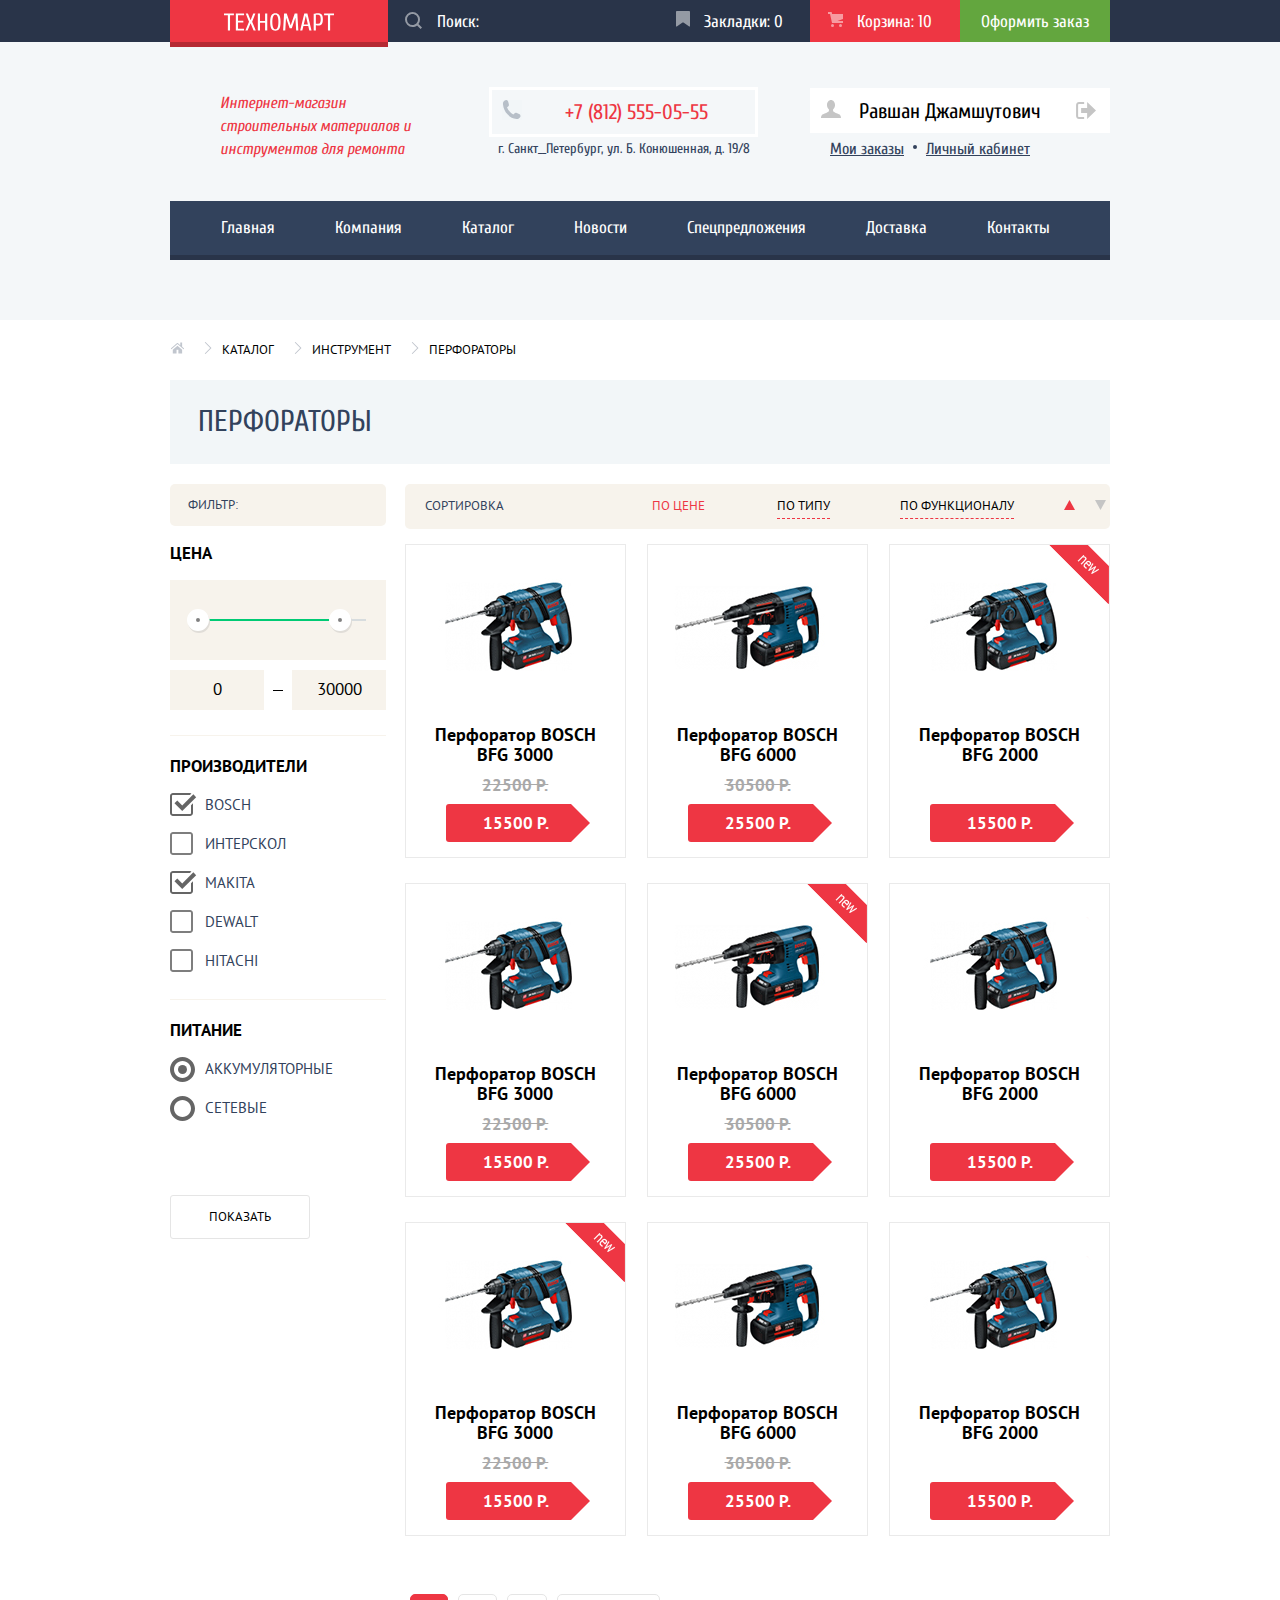
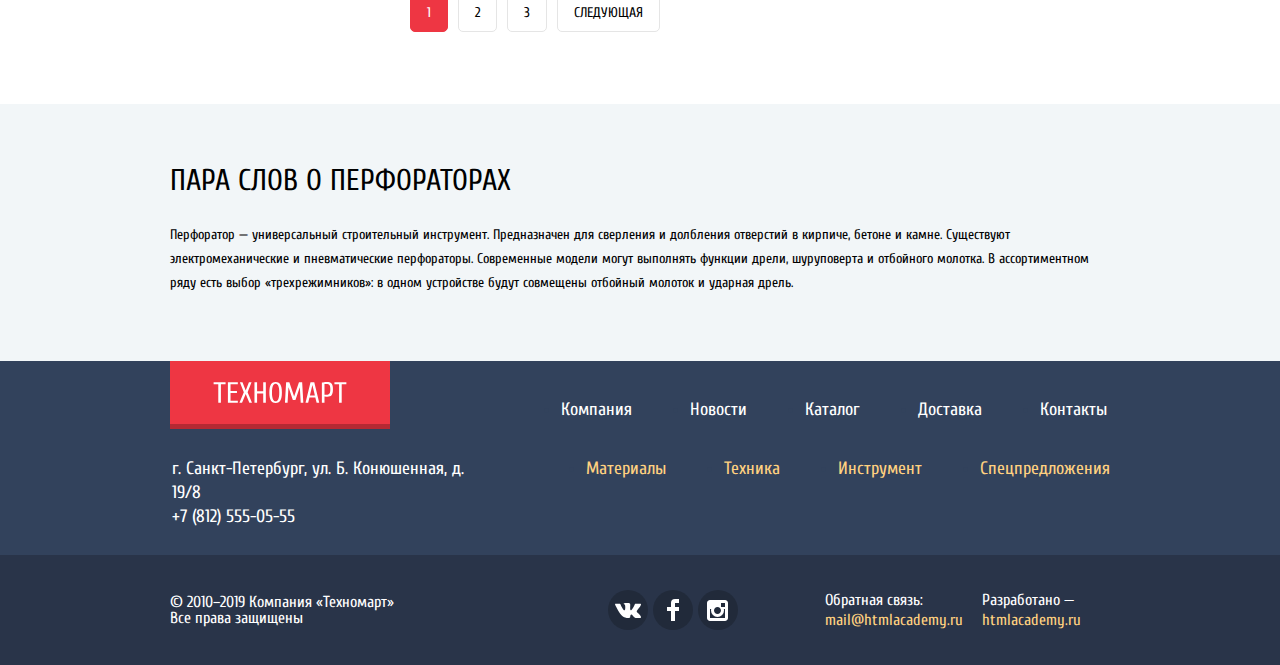
==== catalog.html @ 04e4be6f "Правка" ====
<!DOCTYPE html>
<html lang="ru">
<head>
  <meta charset="utf-8">
  <title>HTML Academy: Техномарт</title>
  <link href="https://fonts.googleapis.com/css?family=Cuprum:400,400i,700,700i%7cPT+Sans:400,400i,700,700i&amp;subset=cyrillic,cyrillic-ext" rel="stylesheet" type="text/css">
  <link href="css/normalize.css" rel="stylesheet">
  <link href="css/style.css" rel="stylesheet">
</head>
<body>
  <header class="header">
    <section class="header__top">
      <div class="container">
        <h2 class="visually-hidden">ТЕХНОМАРТ</h2>
        <a class="logo" href="index.html"><img src="img/logo-technomart.svg" width="110" height="18" alt="Логотип technomart" /></a>
        <form class="header__top__formfind" method="post" action="https://echo.htmlacademy.ru">
          <input type="text" placeholder="Поиск:" name="search">
          <svg class="icon-zoom" xmlns="http://www.w3.org/2000/svg" width="17" height="17" viewBox="0 0 17 17">
            <path d="M17 15.586l-3.542-3.542A7.465 7.465 0 0 0 15 7.5 7.5 7.5 0 1 0 7.5 15c1.71 0 3.282-.579 4.544-1.542L15.586 17 17 15.586zM2 7.5C2 4.467 4.467 2 7.5 2 10.532 2 13 4.467 13 7.5c0 3.032-2.468 5.5-5.5 5.5A5.506 5.506 0 0 1 2 7.5z" />
          </svg>
        </form>
        <a href="#" class="header__top__bookmarks">
          <svg class="icon-bookmarks" xmlns="http://www.w3.org/2000/svg" width="14" height="16" viewBox="0 0 14 16">
            <path d="M14 15c0 .55-.368.741-.818.426l-5.363-3.765c-.45-.315-1.187-.315-1.637 0L.818 15.426C.368 15.741 0 15.55 0 15V1c0-.55.45-1 1-1h12c.55 0 1 .45 1 1v14z" />
          </svg>
          Закладки: 0</a>
        <a href="#" class="header__top__cart header__top__cart--active">
          <svg class="icon-cart" xmlns="http://www.w3.org/2000/svg" width="15" height="15" viewBox="0 0 15 15">
            <circle cx="4.5" cy="13.5" r="1.5" />
            <circle cx="12.5" cy="13.5" r="1.5" />
            <path d="M15 2H4.07l-.422-2H0v2h2.031l1.985 9H15V9H9.441L15 6.951z" />
          </svg>
          Корзина: 10</a>
        <a href="#" class="header__top__checkout">Оформить заказ</a>
      </div>
    </section>
    <div class="container">
      <section class="header__middle">
        <h2 class="visually-hidden">Интернет-магазин строительных материалов и инструментов для ремонта</h2>
        <p class="header__middle__about">Интернет-магазин строительных материалов и инструментов для ремонта</p>
        <div class="header__middle__contacts">
          <a class="header__middle__tel" href="tel:+78125550555">+7 (812) 555-05-55</a>
          <address>г. Санкт__Петербург, ул. Б. Конюшенная, д. 19/8</address>
        </div>
        <div class="header__middle__registration-intro">
          <div class="header__middle__registration-top">
            <a class="header__middle__registration-name" href="#">
              <svg class="icon-user" xmlns="http://www.w3.org/2000/svg" width="20" height="18" viewBox="0 0 20 18">
                <path d="M17.881 14.166c-2.144-.735-4.256-1.666-5.207-2.39-.657-.501-.77-1.618-.517-2.415 1.118-.903 1.864-2.477 1.864-4.278C14.021 2.276 12.221 0 10 0S5.979 2.276 5.979 5.083c0 1.801.746 3.374 1.863 4.277.253.798.141 1.915-.517 2.416-.95.724-3.063 1.654-5.207 2.39S0 18 0 18h20s.025-3.099-2.119-3.834z" />
              </svg>
              Равшан Джамшутович
            </a>
            <a href="#">
              <svg class="icon-logout" xmlns="http://www.w3.org/2000/svg" width="21" height="17">
                <g>
                  <path d="M21 8.5L12.125 0v6h-6v5h6v6z" />
                  <path d="M3.106 13.952V3.048c.018-.376.171-1.057 1.01-1.057h5.027V0H4.116C1.938 0 1.112 1.81 1.087 3.027v10.946C1.112 15.189 1.938 17 4.116 17h5.027v-1.99H4.116c-.839 0-.992-.683-1.01-1.058z" />
                </g>
              </svg>
            </a>
          </div>
          <div class="header__middle__registration-bottom">
            <a href="#">Мои заказы</a> <span></span> <a href="#">Личный кабинет</a>
          </div>
        </div>
      </section>
      <nav class="header__nav">
        <ul>
          <li><a href="index.html">Главная</a></li>
          <li><a href="#">Компания</a></li>
          <li><a>Каталог</a></li>
          <li><a href="#">Новости</a></li>
          <li><a href="#">Спецпредложения</a></li>
          <li><a href="#">Доставка</a></li>
          <li><a href="#">Контакты</a></li>
        </ul>
      </nav>
    </div>
  </header>
  <main class="main main__inside">
    <div class="container">
      <nav class="breadcrumbs">
        <ul>
          <li><a href='index.html' class="breadcrumbs__home"><img src="img/icon-home.svg" width="14" height="12" alt="Иконка домой" /></a></li>
          <li>
            <svg xmlns="http://www.w3.org/2000/svg" width="8" height="12" viewBox="0 0 8 12">
              <path fill="#C1C6CE" d="M7.237 5.642L1.729.133a.506.506 0 1 0-.716.716L6.163 6l-5.151 5.15a.507.507 0 0 0 .716.717l5.509-5.509a.504.504 0 0 0 0-.716z" /></svg>
          </li>
          <li><a href="#">Каталог</a></li>
          <li>
            <svg xmlns="http://www.w3.org/2000/svg" width="8" height="12" viewBox="0 0 8 12">
              <path fill="#C1C6CE" d="M7.237 5.642L1.729.133a.506.506 0 1 0-.716.716L6.163 6l-5.151 5.15a.507.507 0 0 0 .716.717l5.509-5.509a.504.504 0 0 0 0-.716z" /></svg>
          </li>
          <li><a href="#">Инструмент</a></li>
          <li>
            <svg xmlns="http://www.w3.org/2000/svg" width="8" height="12" viewBox="0 0 8 12">
              <path fill="#C1C6CE" d="M7.237 5.642L1.729.133a.506.506 0 1 0-.716.716L6.163 6l-5.151 5.15a.507.507 0 0 0 .716.717l5.509-5.509a.504.504 0 0 0 0-.716z" /></svg>
          </li>
          <li>Перфораторы</li>
        </ul>
        <h2>Перфораторы</h2>
      </nav>
      <section class="filter">
        <h2 class="visually-hidden">Фильтр по товарам ТЕХНОМАРТ</h2>
        <form class="filter__form" method="post" action="https://echo.htmlacademy.ru">
          <span class="filter__form__filter">Фильтр:</span>
          <fieldset class="filter__range">
            <legend>Цена</legend>
            <div class="filter__range__controls">
              <div class="scale">
                <div class="bar"></div>
              </div>
              <div class="filter__range__toggle filter__range__min">От меньшего к большому</div>
              <div class="filter__range__toggle filter__range__max">От большого к меньшему</div>
            </div>
            <div class="filter__range__data">
              <label class="filter__range__min-data" for="min-price"><input type="number" name="min-price" value="0"></label>
              <span class="filter__range__line"></span>
              <label class="filter__range__max-data" for="max-price"><input type="number" name="max-price" value="30000"></label>
            </div>
          </fieldset>
          <fieldset class="filter__companys">
            <legend>Производители</legend>
            <ul>
              <li><input type="checkbox" class="filter__companys-input-checkbox" name="Bosch" id="bosch" checked />
                <label for="bosch">Вosch</label></li>
              <li><input type="checkbox" class="filter__companys-input-checkbox" name="interskol" id="interskol" />
                <label for="interskol">ИНТЕРСКОЛ</label></li>
              <li><input type="checkbox" class="filter__companys-input-checkbox" name="makita" id="makita" checked />
                <label for="makita">MAKITA</label></li>
              <li><input type="checkbox" class="filter__companys-input-checkbox" name="dewalt" id="dewalt" />
                <label for="dewalt">DEWALT</label></li>
              <li><input type="checkbox" class="filter__companys-input-checkbox" name="hitachi" id="hitachi" />
                <label for="hitachi">HITACHI</label></li>
            </ul>
          </fieldset>
          <fieldset class="filter__power">
            <legend>Питание</legend>
            <ul>
              <li><input type="radio" class="filter__power-input-radio" name="energy" value="АККУМУЛЯТОРНЫЕ" id="battery" checked />
                <label for="battery">АККУМУЛЯТОРНЫЕ</label></li>
              <li><input type="radio" class="filter__power-input-radio" name="energy" value="СЕТЕВЫЕ" id="network" />
                <label for="network">СЕТЕВЫЕ</label></li>
            </ul>
          </fieldset>
          <button class="button submit-button" type="submit">Показать</button>
        </form>
        <div class="filter__products">
          <ul class="filter__products__line">
            <li>Сортировка</li>
            <li><a href="#" class="filter__products__price filter__products__price--active">По цене</a></li>
            <li><a href="#" class="filter__products__type">По типу</a></li>
            <li><a href="#" class="filter__products__function">По функционалу</a></li>
            <li><a href="#" class="filter__products__lineup filter__products__lineup--active">
                <svg xmlns="http://www.w3.org/2000/svg" width="11" height="10" viewBox="0 0 11 10">
                  <path d="M5.5 0L0 10h11z" />
                </svg>
              </a></li>
            <li>
              <a href="#" class="filter__products__linedown">
                <svg xmlns="http://www.w3.org/2000/svg" width="11" height="10" viewBox="0 0 11 10">
                  <path d="M5.5 10L0 0h11" />
                </svg>
              </a>
            </li>
          </ul>
          <div class="product">
            <div class="product__cataloge--inside">
              <div class="product__cataloge__item--inside">
                <div class="product__cataloge__item-buy product__cataloge__item-buy--hidden">
                  <button class="button button__buy">
                    <svg class="icon-busket" xmlns="http://www.w3.org/2000/svg" width="15" height="15" viewBox="0 0 15 15">
                      <circle cx="4.5" cy="13.5" r="1.5" />
                      <circle cx="12.5" cy="13.5" r="1.5" />
                      <path d="M15 2H4.07l-.422-2H0v2h2.031l1.985 9H15V9H9.441L15 6.951z" />
                    </svg>
                    Купить
                  </button>
                  <button class="button button__bookmarks">В закладки</button>
                </div>
                <img src="img/bfg-3000.png" width="218" height="99" alt="Перфоратор BOSCH BFG 3000" class="product__cataloge__bfg3000">
                <a href="#" class="product__cataloge__header">Перфоратор BOSCH BFG 3000</a>
                <p class="product__cataloge__oldprice">22500 Р.</p>
                <a href="#" class="product__cataloge__newprice">15500 Р.</a>
              </div>
              <div class="product__cataloge__item--inside">
                <div class="product__cataloge__item-buy product__cataloge__item-buy--hidden">
                  <button class="button button__buy">
                    <svg class="icon-busket" xmlns="http://www.w3.org/2000/svg" width="15" height="15" viewBox="0 0 15 15">
                      <circle cx="4.5" cy="13.5" r="1.5" />
                      <circle cx="12.5" cy="13.5" r="1.5" />
                      <path d="M15 2H4.07l-.422-2H0v2h2.031l1.985 9H15V9H9.441L15 6.951z" />
                    </svg>
                    Купить
                  </button>
                  <button class="button button__bookmarks">В закладки</button>
                </div>
                <img src="img/bfg-6000.png" width="218" height="99" alt="Перфоратор BOSCH BFG 6000" class="product__cataloge__bfg6000">
                <a href="#" class="product__cataloge__header">Перфоратор BOSCH BFG 6000</a>
                <p class="product__cataloge__oldprice">30500 Р.</p>
                <a href="#" class="product__cataloge__newprice">25500 Р.</a>
              </div>
              <div class="product__cataloge__item--inside">
                <div class="product__cataloge__item-buy product__cataloge__item-buy--hidden">
                  <button class="button button__buy">
                    <svg class="icon-busket" xmlns="http://www.w3.org/2000/svg" width="15" height="15" viewBox="0 0 15 15">
                      <circle cx="4.5" cy="13.5" r="1.5" />
                      <circle cx="12.5" cy="13.5" r="1.5" />
                      <path d="M15 2H4.07l-.422-2H0v2h2.031l1.985 9H15V9H9.441L15 6.951z" />
                    </svg>
                    Купить
                  </button>
                  <button class="button button__bookmarks">В закладки</button>
                </div>
                <img src="img/bfg-2000.png" width="218" height="99" alt="Перфоратор BOSCH BFG 2000" class="product__cataloge__bfg2000">
                <a href="#" class="product__cataloge__header">Перфоратор BOSCH BFG 2000</a>
                <p class="product__cataloge__oldprice visually-hidden ">30500 Р.</p>
                <a href="#" class="product__cataloge__newprice">15500 Р.</a>
                <img class="bfg-flag" src="img/flag-new.png" alt="new" width="60" height="59" />
              </div>
              <div class="product__cataloge__item--inside">
                <div class="product__cataloge__item-buy product__cataloge__item-buy--hidden">
                  <button class="button button__buy">
                    <svg class="icon-busket" xmlns="http://www.w3.org/2000/svg" width="15" height="15" viewBox="0 0 15 15">
                      <circle cx="4.5" cy="13.5" r="1.5" />
                      <circle cx="12.5" cy="13.5" r="1.5" />
                      <path d="M15 2H4.07l-.422-2H0v2h2.031l1.985 9H15V9H9.441L15 6.951z" />
                    </svg>
                    Купить
                  </button>
                  <button class="button button__bookmarks">В закладки</button>
                </div>
                <img src="img/bfg-3000.png" width="218" height="99" alt="Перфоратор BOSCH BFG 3000" class="product__cataloge__bfg3000">
                <a href="#" class="product__cataloge__header">Перфоратор BOSCH BFG 3000</a>
                <p class="product__cataloge__oldprice">22500 Р.</p>
                <a href="#" class="product__cataloge__newprice">15500 Р.</a>
              </div>
              <div class="product__cataloge__item--inside">
                <div class="product__cataloge__item-buy product__cataloge__item-buy--hidden">
                  <button class="button button__buy">
                    <svg class="icon-busket" xmlns="http://www.w3.org/2000/svg" width="15" height="15" viewBox="0 0 15 15">
                      <circle cx="4.5" cy="13.5" r="1.5" />
                      <circle cx="12.5" cy="13.5" r="1.5" />
                      <path d="M15 2H4.07l-.422-2H0v2h2.031l1.985 9H15V9H9.441L15 6.951z" />
                    </svg>
                    Купить
                  </button>
                  <button class="button button__bookmarks">В закладки</button>
                </div>
                <img src="img/bfg-6000.png" width="218" height="99" alt="Перфоратор BOSCH BFG 6000" class="product__cataloge__bfg6000">
                <a href="#" class="product__cataloge__header">Перфоратор BOSCH BFG 6000</a>
                <p class="product__cataloge__oldprice">30500 Р.</p>
                <a href="#" class="product__cataloge__newprice">25500 Р.</a>
                <img class="bfg-flag" src="img/flag-new.png" alt="new" width="60" height="59" />
              </div>
              <div class="product__cataloge__item--inside">
                <div class="product__cataloge__item-buy product__cataloge__item-buy--hidden">
                  <button class="button button__buy">
                    <svg class="icon-busket" xmlns="http://www.w3.org/2000/svg" width="15" height="15" viewBox="0 0 15 15">
                      <circle cx="4.5" cy="13.5" r="1.5" />
                      <circle cx="12.5" cy="13.5" r="1.5" />
                      <path d="M15 2H4.07l-.422-2H0v2h2.031l1.985 9H15V9H9.441L15 6.951z" />
                    </svg>
                    Купить
                  </button>
                  <button class="button button__bookmarks">В закладки</button>
                </div>
                <img src="img/bfg-2000.png" width="218" height="99" alt="Перфоратор BOSCH BFG 2000" class="product__cataloge__bfg2000">
                <a href="#" class="product__cataloge__header">Перфоратор BOSCH BFG 2000</a>
                <p class="product__cataloge__oldprice visually-hidden ">30500 Р.</p>
                <a href="#" class="product__cataloge__newprice">15500 Р.</a>
              </div>
              <div class="product__cataloge__item--inside">
                <div class="product__cataloge__item-buy product__cataloge__item-buy--hidden">
                  <button class="button button__buy">
                    <svg class="icon-busket" xmlns="http://www.w3.org/2000/svg" width="15" height="15" viewBox="0 0 15 15">
                      <circle cx="4.5" cy="13.5" r="1.5" />
                      <circle cx="12.5" cy="13.5" r="1.5" />
                      <path d="M15 2H4.07l-.422-2H0v2h2.031l1.985 9H15V9H9.441L15 6.951z" />
                    </svg>
                    Купить
                  </button>
                  <button class="button button__bookmarks">В закладки</button>
                </div>
                <img src="img/bfg-3000.png" width="218" height="99" alt="Перфоратор BOSCH BFG 3000" class="product__cataloge__bfg3000">
                <a href="#" class="product__cataloge__header">Перфоратор BOSCH BFG 3000</a>
                <p class="product__cataloge__oldprice">22500 Р.</p>
                <a href="#" class="product__cataloge__newprice">15500 Р.</a>
                <img class="bfg-flag" src="img/flag-new.png" alt="new" width="60" height="59" />
              </div>
              <div class="product__cataloge__item--inside">
                <div class="product__cataloge__item-buy product__cataloge__item-buy--hidden">
                  <button class="button button__buy">
                    <svg class="icon-busket" xmlns="http://www.w3.org/2000/svg" width="15" height="15" viewBox="0 0 15 15">
                      <circle cx="4.5" cy="13.5" r="1.5" />
                      <circle cx="12.5" cy="13.5" r="1.5" />
                      <path d="M15 2H4.07l-.422-2H0v2h2.031l1.985 9H15V9H9.441L15 6.951z" />
                    </svg>
                    Купить
                  </button>
                  <button class="button button__bookmarks">В закладки</button>
                </div>
                <img src="img/bfg-6000.png" width="218" height="99" alt="Перфоратор BOSCH BFG 6000" class="product__cataloge__bfg6000">
                <a href="#" class="product__cataloge__header">Перфоратор BOSCH BFG 6000</a>
                <p class="product__cataloge__oldprice">30500 Р.</p>
                <a href="#" class="product__cataloge__newprice">25500 Р.</a>
              </div>
              <div class="product__cataloge__item--inside">
                <div class="product__cataloge__item-buy product__cataloge__item-buy--hidden">
                  <button class="button button__buy">
                    <svg class="icon-busket" xmlns="http://www.w3.org/2000/svg" width="15" height="15" viewBox="0 0 15 15">
                      <circle cx="4.5" cy="13.5" r="1.5" />
                      <circle cx="12.5" cy="13.5" r="1.5" />
                      <path d="M15 2H4.07l-.422-2H0v2h2.031l1.985 9H15V9H9.441L15 6.951z" />
                    </svg>
                    Купить
                  </button>
                  <button class="button button__bookmarks">В закладки</button>
                </div>
                <img src="img/bfg-2000.png" width="218" height="99" alt="Перфоратор BOSCH BFG 2000" class="product__cataloge__bfg2000">
                <a href="#" class="product__cataloge__header">Перфоратор BOSCH BFG 2000</a>
                <p class="product__cataloge__oldprice visually-hidden ">30500 Р.</p>
                <a href="#" class="product__cataloge__newprice">15500 Р.</a>
              </div>
            </div>
            <ul class="product__pagination">
              <li><a class="product__pagination__item product__pagination__item--active">1</a></li>
              <li><a class="product__pagination__item" href="#">2</a></li>
              <li><a class="product__pagination__item" href="#">3</a></li>
              <li><a class="product__pagination__item" href="#">Следующая</a></li>
            </ul>
          </div>
        </div>
        <!-- ПОПАП ПОКУПКИ ТОВАРА -->
        <div class="product__popup visually-hidden">
          <button class="popup__close" type="button">
            <svg enable-background="new 0 0 21 21" height="21" viewBox="0 0 21 21" width="21" xmlns="http://www.w3.org/2000/svg">
              <path d="m13.273 10.5 7.422-7.422c.389-.389.389-1.025 0-1.414l-1.359-1.359c-.389-.389-1.025-.389-1.414 0l-7.422 7.422-7.422-7.422c-.389-.389-1.025-.389-1.414 0l-1.359 1.359c-.389.389-.389 1.025 0 1.414l7.422 7.422-7.421 7.422c-.389.389-.389 1.025 0 1.414l1.359 1.359c.389.389 1.025.389 1.414 0l7.422-7.422 7.422 7.422c.389.389 1.025.389 1.414 0l1.359-1.359c.389-.389.389-1.025 0-1.414z" />
            </svg>
          </button>
          <div class="product__popup__header">
            <img src="img/form-1.svg" width="66" height="66" alt="Иконка ОК" />
            <p>Товар добавлен в корзину!</p>
          </div>
          <div class="product__popup__footer">
            <button type="button" class="button product__pop__button">Оформить заказ</button>
            <button type="button" class="button product__pop__button">Продолжить покупки!</button>
          </div>
        </div>
      </section>
    </div>
    <section class="main_about">
      <h2 class="visually-hidden">О компании Техномарт</h2>
      <div class="container">
        <div class="main_about-information">
          <h2>ПАРА СЛОВ О ПЕРФОРАТОРАХ</h2>
          <p>Перфоратор — универсальный строительный инструмент. Предназначен для сверления и долбления отверстий в кирпиче, бетоне и камне. Существуют электромеханические и пневматические перфораторы. Современные модели могут выполнять функции дрели, шуруповерта и отбойного молотка. В ассортиментном ряду есть выбор «трехрежимников»: в одном устройстве будут совмещены отбойный молоток и ударная дрель.</p>
        </div>
      </div>
    </section>
  </main>
  <footer class="footer">
    <section class="footer__top">
      <h2 class="visually-hidden">Контакты Техномарт</h2>
      <div class="container">
        <div class="footer__contacts">
          <a href="index.html" class="logo logo__footer"><img src="img/logo-technomart.svg" width="138" height="21" alt="Логотип technomart" /></a>
          <div class="footer__top__contacts">
            <address>г. Санкт-Петербург, ул. Б. Конюшенная, д. 19/8</address>
            <a class="footer__top__tel" href="tel:+78125550555">+7 (812) 555-05-55</a>
          </div>
        </div>
        <nav class="footer__nav">
          <ul class="footer__nav__top">
            <li><a href="#">Компания</a></li>
            <li><a href="#">Новости</a></li>
            <li><a>Каталог</a></li>
            <li><a href="#">Доставка</a></li>
            <li><a href="#">Контакты</a></li>
          </ul>
          <ul class="footer__nav__bottom">
            <li><a href="#">Материалы</a></li>
            <li><a href="#">Техника</a></li>
            <li><a href="#">Инструмент</a></li>
            <li><a href="#">Спецпредложения</a></li>
          </ul>
        </nav>
      </div>
    </section>
    <section class="footer__bottom">
      <h2 class="visually-hidden">Социальные сети Техномарт</h2>
      <div class="container">
        <div class="footer__bottom__copyright">
          <p>© 2010–2019 Компания «Техномарт»</p>
          <p>Все права защищены</p>
        </div>
        <ul class="footer__bottom__social">
          <li><a href="#" class="social__button vk">vk</a></li>
          <li><a href="#" class="social__button fb">facebook</a></li>
          <li><a href="#" class="social__button inst">instagram</a></li>
        </ul>
        <div class="footer__bottom__mail">
          <p class="footer__bottom__mail_p1">Обратная связь: <a href="mailto:mail@htmlacademy.ru">mail@htmlacademy.ru</a></p>
          <p class="footer__bottom__mail_p2">Разработано — <a href="https://htmlacademy.ru/intensive/htmlcss">htmlacademy.ru</a></p>
        </div>
      </div>
    </section>
  </footer>
</body>
</html>
---- css/style.css ----
body {
  margin: 0 auto;
  padding: 0;
  font-family: "Cuprum", arial, "sans-serif";
  font-size: 14px;
  line-height: 24px;
  color: #32425c;
  box-sizing: border-box;
}

.container {
  margin: 0 auto;
  width: 940px;
  box-sizing: border-box;
}

.visually-hidden {
  position: absolute;
  width: 1px;
  height: 1px;
  margin: -1px;
  border: 0;
  padding: 0;
  clip: rect(0 0 0 0);
  overflow: hidden;
}

.button {
  display: block;
  background: #ee3643;
  color: #fff;
  box-sizing: border-box;
  text-transform: uppercase;
  font-size: 14px;
  text-align: center;
  padding: 8px;
  border-radius: 3px;
  outline: none;
  text-decoration: none;
  border: none;
}

.button:hover {
  background: #ca2c37;
}

.button:active {
  background: #ba2732;
}

/* HEADER */
/* HEADER TOP */
.header {
  background: #f4f7f9;
}

.header__top {
  background: #293449;
}

.header__top .container {
  height: 42px;
  display: flex;
  justify-content: space-between;
}

.logo {
  display: block;
  height: 16px;
  padding: 13px 54px 18px;
  text-align: center;
  box-shadow: inset 0 -5px rgba(0, 0, 0, 0.24);
  background: #ee3643;
}

.logo:hover {
  background: #ca2c37;
}

.logo:active {
  background: #ba2732;
}

.header__top__formfind {
  width: 270px;
  box-sizing: border-box;
  position: relative;
}

.header__top__formfind input {
  position: relative;
  font-size: 17px;
  background: none;
  border: none;
  height: 40px;
  padding-left: 48px;
  outline: none;
  width: 215px;
  color: inherit;
}

/* .search_form{
  text-indent: -9999px;
} */

.icon-zoom,
.icon-bookmarks,
.icon-cart {
  fill: rgba(255, 255, 255, 0.5);
  position: relative;
  top: 0;
  left: -10px;
}

.icon-zoom {
  position: absolute;
  top: 12px;
  left: 16px;
}

.header__top__formfind:hover input {
  background: #212a3a;
  color: #fff;
}

.header__top__formfind input:focus {
  background: #fff;
  color: #000;
}

.header__top__formfind input:focus+.icon-zoom {
  fill: #ee3643;
}

.header__top__formfind input:hover+.icon-zoom {
  fill: #fff;
}

.header__top__formfind input:active+.icon-zoom {
  fill: #ee3643;
}

/* PLACTHOLDER */
.header__top__formfind input::-webkit-input-placeholder {
  color: #fff;
}

.header__top__formfind input:-moz-placeholder {
  color: #fff;
}

.header__top__formfind input:-moz-placeholder {
  color: #fff;
}

.header__top__formfind input:-ms-input-placeholder {
  color: #fff;
}

.header__top__formfind:focus input::-webkit-input-placeholder {
  color: #000;
}

.header__top__formfind:focus input:-moz-placeholder {
  color: #000;
}

.header__top__formfind:focus input:-moz-placeholder {
  color: #000;
}

.header__top__formfind:focus input:-ms-input-placeholder {
  color: #000;
}

.header__top__bookmarks,
.header__top__cart,
.header__top__checkout {
  font-size: 17px;
  color: #fff;
  width: 150px;
  text-align: center;
  padding: 10px 0;
  text-decoration: none;
}

.header__top__bookmarks:hover,
.header__top__cart:hover {
  background: #212a3a;
}

.header__top__bookmarks:active,
.header__top__cart:active {
  background: #212a3a;
  color: rgba(255, 255, 255, 0.6);
}

.header__top__bookmarks:hover .icon-bookmarks,
.header__top__cart:hover .icon-cart {
  fill: #fff;
}

.header__top__bookmarks:active .icon-bookmarks,
.header__top__cart:active .icon-cart {
  fill: rgba(255, 255, 255, 0.6);
}

.header__top__cart--active {
  background: #ee3643;
}

.header__top__checkout {
  background: #63a63e;
}

.header__top__checkout:hover {
  background: #5fbb2d;
}

.header__top__checkout:active {
  background: #518534;
  color: rgba(255, 255, 255, 0.5);
}

/* HEADER MIDDLE */
.header__middle {
  display: flex;
  justify-content: flex-start;
  align-items: flex-start;
  padding: 50px 0 35px 50px;
}

.header__middle__about {
  display: block;
  width: 200px;
  font-style: italic;
  font-size: 16px;
  line-height: 23px;
  color: #ee3643;
  margin: 0 62px 0 0;
}

.header__middle__contacts {
  margin-right: 60px;
  width: 270px;
  position: relative;
  top: -5px;
  left: 8px;
}

.header__middle__tel {
  display: block;
  position: relative;
  border: 3px solid #fff;
  color: #ee3643;
  font-size: 21px;
  text-align: center;
  padding: 10px 0 10px 25px;
  text-decoration: none;
}

.header__middle__contacts a::before {
  display: block;
  content: "";
  position: absolute;
  background: url("../img/icon-phone.svg") #f2f6f8 no-repeat;
  width: 20px;
  height: 20px;
  left: 10px;
}

.header__middle__contacts address {
  font-size: 14px;
  font-style: normal;
  text-align: center;
}

.header__middle__registration {
  display: flex;
  justify-content: space-between;
  position: relative;
  top: -3px;
  left: 15px;
  list-style-type: none;
  margin: 0;
  padding: 0;
}

.header__middle__login,
.header__middle__logup {
  display: block;
  background: #fff;
  font-size: 21px;
  color: #000;
  padding: 10px 25px;
  text-align: left;
  text-decoration: none;
}

.header__middle__registration-top {
  background: #fff;
  padding: 11px 9px 0 11px;
  box-sizing: border-box;
  width: 300px;
  height: 45px;
  position: relative;
  top: -4px;
}

.header__middle__registration-intro a {
  font-size: 21px;
  color: #000;
  text-decoration: none;
}

.header__middle__registration-name:hover,
.header__middle__registration-name:hover .icon-user {
  fill: #32425c;
}

.header__middle__registration-name:active,
.header__middle__registration-name:active .icon-user {
  fill: #c5c5c5;
  color: rgba(0, 0, 0, 0.5);
}

.header__middle__registration-name {
  margin-right: 29px;
}

.icon-login {
  fill: #c5c5c5;
  position: relative;
  left: -6px;
  top: 2px;
}

.header__middle__login:hover .icon-login {
  fill: #32425c;
}

.header__middle__login:active .icon-login {
  fill: #c5c5c5;
}

.icon-logout {
  fill: #c5c5c5;
  position: relative;
  left: 0;
  top: 1px;
}

.icon-logout:hover {
  fill: #32425c;
}

.icon-logout:active {
  fill: #c5c5c5;
}

.header__middle__registration-bottom {
  background: none;
  padding-left: 20px;
}

.header__middle__registration-bottom p {
  margin: 0;
}

.header__middle__registration-bottom a {
  font-size: 16px;
  color: #32425c;
  text-align: center;
  text-decoration: underline;
}

.header__middle__registration-bottom a:hover {
  color: #ee3643;
}

.header__middle__registration-bottom a:active {
  color: rgba(0, 0, 0, 0.3);
}

.header__middle__registration-bottom span {
  display: inline-block;
  position: relative;
  width: 4px;
  height: 4px;
  background: #32425c;
  border-radius: 50%;
  top: -4px;
  margin: 0 5px;
  vertical-align: middle;
}

.header__middle__login {
  margin-right: 10px;
  box-sizing: border-box;
  text-decoration: none;
}

.header__middle__login:hover,
.header__middle__logup:hover {
  color: #ee3643;
}

.header__middle__login:active,
.header__middle__logup:active {
  color: rgba(0, 0, 0, 0.3);
}

.icon-user {
  fill: #c5c5c5;
  margin-right: 13px;
}

.header__nav {
  padding-bottom: 60px;
  background: #f4f7f9;
}

.header__nav ul {
  display: flex;
  justify-content: flex-start;
  flex-wrap: wrap;
  padding: 0 21px;
  margin: 0;
  background: #32425c;
  border-bottom: 5px solid #293449;
  list-style-type: none;
}

.header__nav a {
  display: block;
  padding: 15px 30px;
  background: #32425c;
  color: #fff;
  text-align: center;
  font-size: 17px;
  text-decoration: none;
}

.header__nav a:hover {
  background: #293449;
}

.header__nav a:active {
  background: #1d2739;
  color: rgba(255, 255, 255, 0.5);
}

/* MAIN */
.main {
  position: relative;
}

/* CATALOGE */
.cataloge__top {
  padding: 60px 0 0;
}

.cataloge__top,
.cataloge__bottom {
  display: flex;
  justify-content: space-between;
  flex-wrap: wrap;
}

.cataloge__bottom {
  padding: 0 0 50px;
}

.cataloge__item {
  padding: 22px 22px 21px;
  box-sizing: border-box;
  width: 32%;
  margin-bottom: 20px;
}

.cataloge__item h3 {
  font-size: 24px;
  color: #fff;
  margin: 0 0 18px 0;
}

.cataloge__bottom-right {
  width: 32%;
}

.cataloge__bottom-right .cataloge__item {
  width: 100%;
}

.cataloge__item a {
  display: block;
  width: 135px;
  height: 38px;
  background: rgba(0, 0, 0, 0.1);
  font-size: 14px;
  text-transform: uppercase;
  color: white;
  padding: 7px 20px;
  border-radius: 5px;
  box-sizing: border-box;
  text-align: center;
  text-decoration: none;
}

.cataloge__item a:hover {
  background: rgba(0, 0, 0, 0.2);
}

.cataloge__item a:active {
  background: rgba(0, 0, 0, 0.3);
}

.material {
  position: relative;
  background: #ffbf47 url("../img/icon-material.svg") no-repeat 214px 28px;
}

.tools {
  position: relative;
  background: #3bbce3 url("../img/icon-tools.svg") no-repeat 197px 31px;
}

.technics {
  position: relative;
  background: #dc91d8 url("../img/icon-technics.svg") no-repeat 194px 28px;
}

.sale {
  position: relative;
  background: #8ed78f url("../img/icon-sale.svg") no-repeat 197px 27px;
  margin-bottom: 20px;
}

.delivery {
  position: relative;
  background: #ffc047 url("../img/icon-delivery.svg") no-repeat 191px 31px;
}

.cataloge__slider {
  position: relative;
}

.cataloge__slider h2 {
  font-size: 36px;
  color: #fff;
  margin: 0 0 8px;
}

.cataloge__slider__leftarrow,
.cataloge__slider__rightarrow {
  position: absolute;
  content: "";
}

.cataloge__slider__leftarrow {
  fill: #fff;
  top: 112px;
  left: 25px;
}

.cataloge__slider__rightarrow {
  fill: #fff;
  top: 112px;
  right: 23px;
}

.cataloge__slider__leftarrow:hover,
.cataloge__slider__rightarrow:hover {
  fill: #ca2c37;
}

.cataloge__slider__leftarrow:active,
.cataloge__slider__rightarrow:active {
  fill: #ba2732;
}

.cataloge__slider p {
  font-size: 18px;
  color: #fff;
  margin: 0;
}

.cataloge__slider-1,
.cataloge__slider-2 {
  width: 620px;
  height: 266px;
  padding: 29px 0 0 25px;
  box-sizing: border-box;
}

.cataloge__slider-1 {
  background: url("../img/slider-1.jpg") no-repeat;
}

.cataloge__slider-2 {
  background: url("../img/slider-2.jpg") no-repeat;
}

.cataloge__slider--hidden {
  display: none;
}

.button-slider {
  position: absolute;
  top: 200px;
  left: 22px;
  padding: 8px 50px;
}

/* PRODUCT */
.product__cataloge,
.product__cataloge--inside {
  display: flex;
  justify-content: space-between;
  position: relative;
  flex-wrap: wrap;
  padding: 15px 0 35px;
}

.product__cataloge__item {
  text-align: center;
  position: relative;
  border: 1px solid #eaeaea;
  box-sizing: border-box;
  padding: 33px 0 50px;
  width: calc(25% - 14px);
}

.product__cataloge__item-buy {
  position: absolute;
  width: 100%;
  padding: 45px 40px 30px;
  background: #fff;
  box-sizing: border-box;
  top: 0;
  left: 0;
}

.product__cataloge__item-buy--hidden {
  display: none;
}

.product__cataloge__item:hover,
.product__cataloge__item--inside:hover {
  box-shadow: 0 0 30px rgba(0, 0, 0, 0.3);
}

.product__cataloge__item:hover .product__cataloge__item-buy--hidden,
.product__cataloge__item--inside:hover .product__cataloge__item-buy--hidden {
  display: block;
  z-index: 1;
}

.product__cataloge__item--inside {
  text-align: center;
  position: relative;
  border: 1px solid #eaeaea;
  box-sizing: border-box;
  padding: 33px 0 50px;
  width: calc(34% - 19px);
  margin-bottom: 25px;
}

.product__cataloge__bfg2000,
.product__cataloge__bfg3000,
.product__cataloge__bfg6000,
.product__cataloge__bfg9000 {
  margin-bottom: 40px;
}

.button__buy,
.button__bookmarks {
  width: 100%;
  border: 3px solid #63a63e;
  background-color: #63a63e;
  margin-bottom: 10px;
}

.button__bookmarks {
  background: #fff;
  color: #000;
}

.button__buy:hover {
  background: #5fbb2d;
  border: 3px solid #5fbb2d;
  border-bottom: 3px solid #63a63e;
}

.button__buy:active {
  background: #518534;
  border: 3px solid #518534;
}

.button__bookmarks:hover {
  background: #fff;
  border: 3px solid #32425c;
}

.button__bookmarks:active {
  border: 3px solid rgba(50, 60, 92, 0.3);
  color: rgba(50, 60, 92, 0.3);
}

.icon-busket {
  position: relative;
  top: 0;
  left: -25px;
  fill: rgba(255, 255, 255, 0.5);
}

.button__buy:hover .icon-busket,
.button__buy:active .icon-busket {
  fill: rgba(255, 255, 255, 1);
}

.bfg2000-flag,
.bfg3000-flag,
.bfg6000-flag,
.bfg9000-flag {
  position: relative;
}

.bfg-flag {
  display: block;
  position: absolute;
  top: 0;
  right: 0;
  z-index: 1;
}

.product__header,
.companys__header {
  display: flex;
  justify-content: space-between;
  align-items: center;
  background: #f9f5f0;
  padding: 26px 24px 20px 27px;
}

.product__header h2,
.companys__header h2 {
  margin: 0;
  font-weight: normal;
  font-size: 30px;
  text-transform: uppercase;
}

.product__button {
  padding: 8px 56px;
}

.product__cataloge {
  padding: 25px 0;
}

.product__cataloge__header {
  display: block;
  font-family: "pt sans";
  font-size: 18px;
  line-height: 20px;
  font-weight: bold;
  text-align: center;
  padding: 0 20px;
  color: #000;
  margin-bottom: 8px;
  text-decoration: none;
}

.product__cataloge__oldprice {
  font-family: "pt sans";
  font-size: 17px;
  font-weight: bold;
  text-align: center;
  color: #a9a9a9;
  text-decoration: line-through;
  margin: 0 0 10px;
}

.product__cataloge__newprice {
  position: absolute;
  bottom: 15px;
  left: 40px;
  width: 125px;
  font-family: "pt sans";
  font-size: 17px;
  font-weight: bold;
  color: #fff;
  background: #ee3643;
  padding: 7px 0 7px 15px;
  box-sizing: border-box;
  border-top-left-radius: 3px;
  border-bottom-left-radius: 3px;
  text-decoration: none;
}

.product__cataloge__newprice::after {
  display: block;
  content: "";
  position: absolute;
  top: 0px;
  right: -38px;
  border: 19px solid transparent;
  border-left: 19px solid #ee3643;
}

.product__cataloge__newprice:hover {
  background: #ca2c37;
}

.product__cataloge__newprice:active {
  background: #ba2732;
}

.product__cataloge__newprice:hover::after {
  border-left: 19px solid #ca2c37;
}

.product__cataloge__newprice:active::afterx {
  border-left: 20px solid #ba2732;
}

.product__pagination {
  display: flex;
  justify-content: flex-start;
  flex-wrap: wrap;
  position: relative;
  top: -2px;
  left: 5px;
  list-style-type: none;
  margin: 0;
  padding: 0;
}

.product__pagination__item {
  display: block;
  padding: 6px 16px;
  text-align: center;
  text-transform: uppercase;
  border-radius: 5px;
  border: 1px solid #e5e5e5;
  margin-right: 10px;
  margin-bottom: 10px;
  color: #000;
  text-decoration: none;
}

.product__pagination__item:hover {
  border: 1px solid #bdc6ca;
}

.product__pagination__item:active {
  border: 1px solid #ee3643;
}

.product__pagination__item--active,
.product__pagination__item--active:active,
.product__pagination__item--active:hover {
  background: #ee3643;
  color: #fff;
  border: 1px solid #ee3643;
}

.companys__items {
  display: flex;
  justify-content: space-between;
  flex-wrap: wrap;
  padding: 10px 0 53px;
}

.companys__item {
  display: flex;
  justify-content: center;
  width: calc(25% - 14px);
  height: 145px;
  box-sizing: border-box;
  border: 1px solid #eaeaea;
  margin-bottom: 20px;
}

.companys__item:hover {
  box-shadow: 0 0 30px rgba(0, 0, 0, 0.3);
}

.companys__item:active {
  box-shadow: 0 5px 15px rgba(0, 0, 0, 0.2);
}

.companys__item:active img {
  opacity: 0.3;
}

.companys__item {
  display: flex;
  justify-content: center;
  align-items: center;
}

.companys__item img {
  margin: 0 auto;
}

.companys__button {
  padding: 8px 70px;
}

.service {
  background: #f4f8fa;
  box-sizing: border-box;
  padding: 40px 0 0;
}

.service__header {
  width: 410px;
  margin-bottom: 70px
}

.service__header h2 {
  font-size: 30px;
  font-weight: normal;
  color: #000;
  margin-bottom: 30px;
  text-transform: uppercase;
}

.service__header p {
  color: #000;
}

.service__features {
  list-style-type: none;
  padding: 0;
  margin: 0;
}

.service__features-content {
  display: flex;
  position: relative;
  justify-content: space-between;
}

.service__features-content::before {
  display: block;
  content: "";
  position: absolute;
  background: url("../img/vertical-shadow.png") no-repeat;
  width: 10px;
  height: 272px;
  left: 230px;
  top: -35px;
}

.service__features__delivery,
.service__features__garanty,
.service__features__credit {
  display: block;
  width: 240px;
  background: #32425c;
  font-size: 21px;
  font-weight: bold;
  color: #fff;
  box-sizing: border-box;
  padding: 15px 0 22px 25px;
  text-decoration: none;
}

.service__features__delivery:hover,
.service__features__garanty:hover,
.service__features__credit:hover {
  background: #293449;
}

.service__features__delivery:active,
.service__features__garanty:active,
.service__features__credit:active {
  background: #fff;
  color: #32425c;
}

.service__features__delivery-active {
  background: #fff;
  color: #32425c;
}

.service__features__delivery-active:hover {
  background: #fff;
  color: #32425c;
}

.service__content {
  padding-left: 80px;
  width: 100%
}

.service__content__delivery h2 {
  text-transform: uppercase;
  margin: 5px 0 30px;
  font-weight: normal;
  color: #32425c;
  font-size: 36px;
}

.service__content__delivery {
  background: url("../img/delivery.png") #f4f7f9 no-repeat top right;
  background-position: 150px 20px;
  min-height: 240px;
}

.service__content__garanty {
  background: url("../img/garanty.png") #f4f7f9 no-repeat top right;
  min-height: 240px;
}

.service__content__credit {
  background: url("../img/credit.png") #f4f7f9 no-repeat top right;
  min-height: 240px;
}

.service__content p {
  width: 260px;
  color: #000;
  margin: 0;
}

.service__content-button {
  padding: 14px 0;
  width: 195px;
}

.about .container {
  display: flex;
  justify-content: space-between;
  padding: 75px 0 87px;
  position: relative;
}

.about h2 {
  font-size: 30px;
  color: #000;
  text-transform: uppercase;
  font-weight: normal;
  margin-bottom: 25px;
}

.about p {
  font-family: "pt sans";
  font-size: 13px;
}

.about__company_p1 {
  width: 525px;
  margin-bottom: 25px;
}

.about__company_p2 {
  width: 435px;
  margin-bottom: 18px;
}

.about__company ul {
  padding: 0;
  margin-bottom: 32px;
}

.about__company li {
  display: block;
  position: relative;
  font-size: 18px;
  color: #000;
  margin-left: 35px;
  margin-bottom: 14px;
}

.about__company li::before {
  display: block;
  content: "";
  position: relative;
  top: 12px;
  left: -34px;
  width: 25px;
  height: 2px;
  background: #ee3643;
}

.about__contacts p {
  width: 180px;
  margin-bottom: 30px;
}

.about__contacts__map {
  width: 300px;
  height: 158px;
  margin-bottom: 33px;
}

.about__button {
  padding: 8px 40px;
  width: 220px;
}

.map__button {
  padding: 8px 40px;
  width: 300px;
}

/* FOOTER */
.footer__top {
  background: #32425c;
}

.footer__top .container {
  display: flex;
  justify-content: space-between;
}

.logo__footer {
  width: 220px;
  padding: 21px 0px 31px;
  margin-bottom: 28px;
}

.footer__top__contacts {
  width: 325px;
  padding-left: 2px;
}

.footer__top__contacts a,
.footer__top__contacts address {
  color: #fff;
  font-size: 18px;
  font-style: normal;
  text-decoration: none;
}

.footer__nav {
  padding-bottom: 43px;
}

.footer__nav ul {
  display: flex;
  justify-content: flex-start;
  flex-wrap: wrap;
  height: 55px;
  margin: 37px 0 4px;
}

.footer__nav ul:last-child {
  margin: 0 0 0 25px;
}

.footer__nav li {
  text-align: center;
  font-size: 18px;
  text-align: left;
  margin-right: 58px;
}

.footer__nav li:last-child {
  margin-right: 0;
}

.footer__nav__top a {
  color: #fff;
  text-decoration: none;
}

.footer__nav__bottom a {
  color: #ffd180;
  text-decoration: none;
}

.footer__nav__top a:hover,
.footer__nav__bottom a:hover {
  text-decoration: underline;
}

.footer__nav__top a:active,
.footer__nav__bottom a:active {
  text-decoration: none;
  opacity: 0.5;
}

.footer__bottom {
  background: #293449;
}

.footer__bottom .container {
  display: flex;
  justify-content: space-between;
  color: #fff;
  padding: 35px 0 35px;
}

.footer__bottom__copyright {
  width: 350px;
}

.footer__bottom__copyright p {
  font-size: 16px;
  margin: 0 0 -8px;
}

.social__button {
  display: block;
  width: 40px;
  height: 40px;
  border-radius: 50%;
  background-color: #212a3a;
}

.footer__bottom__social {
  display: flex;
  justify-content: space-between;
  flex-wrap: wrap;
  text-indent: -9999px;
  list-style-type: none;
  margin: 0;
  padding: 0;
}

.footer__bottom__social li {
  margin-right: 5px;
}

.footer__bottom__social li:last-child{
  margin-right: 0;
}

.filter__range__min,
.filter__range__max,
.cataloge__slider__leftarrow,
.cataloge__slider__rightarrow {
  text-indent: -9999px;
}

.vk {
  background-image: url("../img/icon-vk.svg");
  background-position: center;
  background-repeat: no-repeat;
}

.fb {
  background-image: url("../img/icon-fb.svg");
  background-position: center;
  background-repeat: no-repeat;
}

.inst {
  background-image: url("../img/icon-insta.svg");
  background-position: center;
  background-repeat: no-repeat;
}

.vk:hover,
.fb:hover,
.inst:hover,
.vk:active,
.fb:active,
.inst:active {
  background-color: #ee3643;
}

.footer__bottom__mail {
  display: flex;
  justify-content: space-between;
  font-size: 16px;
  line-height: 20px;
  width: 285px;
}

.footer__bottom__mail a {
  color: #ffd180;
  text-decoration: none;
}

.footer__bottom__mail a:hover {
  text-decoration: underline;
}

.footer__bottom__mail a:active {
  text-decoration: none;
  color: #ee3643;
}

.footer__bottom__mail_p1,
.footer__bottom__mail_p2 {
  display: block;
  margin: 0;
}

/* CATALOH.HTML */
.breadcrumbs ul {
  display: flex;
  justify-content: flex-start;
  flex-wrap: wrap;
  list-style-type: none;
  padding: 0;
  margin: 18px 0 18px 0;
}

.breadcrumbs h2 {
  padding: 30px 0 30px 28px;
  background: #f2f6f8;
  color: #32425c;
  margin: 0;
  text-transform: uppercase;
  font-size: 30px;
  font-weight: normal;
}

.breadcrumbs li,
.breadcrumbs a {
  font-family: "pt sans";
  color: #000;
  margin-right: 10px;
  text-transform: uppercase;
  font-size: 13px;
  color: #000;
  text-decoration: none;
}

.filter {
  display: flex;
  justify-content: space-between;
  padding: 20px 0 60px;
}

.filter__form {
  width: 23%;
}

.filter__products__line {
  display: flex;
  justify-content: flex-start;
  background: #f7f3ec;
  padding: 10px 0 10px 20px;
  border-radius: 5px;
  list-style-type: none;
  margin: 0;
}

.filter__products__line li:first-child {
  margin-right: 148px;
  text-transform: uppercase;
  font-family: "pt sans";
  font-size: 13px;
}

.filter__products__line li:nth-child(2) {
  margin-right: 32px;
}

.filter__products__line li:nth-child(3) {
  margin-right: 30px;
}

.filter__products__line li:nth-child(4) {
  margin-right: 10px;
}

.filter__products__line li:nth-child(5) {
  margin-right: 0;
}

.filter__products__price,
.filter__products__type,
.filter__products__function {
  display: block;
  margin-right: 40px;
  text-transform: uppercase;
  font-family: "pt sans";
  color: #000;
  font-size: 13px;
  border-bottom: 1px dashed #ee3643;
  text-decoration: none;
}

.filter__products__price {
  color: #ee3643;
  border-bottom: none;
}

.filter__products__price:hover,
.filter__products__type:hover,
.filter__products__function:hover {
  color: rgba(0, 0, 0, 0.5);
  border-bottom: 1px solid #ee3643;
}

.filter__products__price:active,
.filter__products__type:active,
.filter__products__function:active {
  color: #ee3643;
  border-bottom: none;
}

.filter__products__lineup,
.filter__products__linedown {
  fill: #c5c5c5;
}

.filter__products__lineup--active {
  fill: #ee3643;
  margin-right: 20px;
}

.filter__products__lineup:hover,
.filter__products__linedown:hover {
  fill: #231f20;
}

.filter__products__lineup:active,
.filter__products__linedown:active {
  fill: #ee3643;
}

.filter__form__filter {
  display: block;
  font-family: "pt sans";
  background: #f7f3ec;
  padding: 9px 18px;
  font-size: 13px;
  text-transform: uppercase;
  border-radius: 5px;
}

.filter__range__data span {
  display: block;
  position: relative;
  top: 20px;
  width: 10px;
  height: 1px;
  background: #000;
}

.filter__products {
  width: 75%;
}

.filter h3,
legend {
  display: block;
  font-family: "pt sans";
  text-transform: uppercase;
  font-size: 17px;
  font-weight: bold;
  color: #000;
  border: 0;
  padding: 15px 0;
  margin: 0;
}

fieldset {
  border: 0;
  margin: 0;
  padding: 0;
}

.filter__range__controls {
  position: relative;
  margin-bottom: 10px;
}

.scale {
  width: 100%;
  height: 80px;
  background: #f7f3ec;
  box-sizing: border-box;
  padding: 39px 20px;
}

.bar {
  width: 100%;
  height: 2px;
  background: #00ca74;
  position: relative;
}

.bar::after {
  position: absolute;
  content: "";
  background: #d7dcde;
  top: 0;
  right: 0;
  width: 29px;
  height: 2px;
}

.filter__range {
  padding-bottom: 25px;
  border-bottom: 1px solid #f7f3ec;
}

input[type="number"]::-webkit-outer-spin-button,
input[type="number"]::-webkit-inner-spin-button {
  -webkit-appearance: none;
  margin: 0;
}

input[type="number"] {
  -moz-appearance: textfield;
}

input[type="number"]:hover,
input[type="number"]:focus {
  -moz-appearance: number-input;
}

input[type=number]::-webkit-inner-spin-button,
input[type=number]::-webkit-outer-spin-button {
  -webkit-appearance: none;
  margin: 0;
}

.filter__companys {
  padding-bottom: 21px;
  border-bottom: 1px solid #f7f3ec;
}

.filter__power {
  margin-bottom: 70px;
}

.filter__range__toggle {
  width: 4px;
  height: 4px;
  border: 9px solid #fff;
  border-radius: 50%;
  background: gray;
  box-shadow: 1px 2px #e0ddd8;
}

.filter__range__min {
  position: absolute;
  content: "";
  top: 29px;
  left: 17px;
}

.filter__range__max {
  position: absolute;
  content: "";
  top: 29px;
  right: 35px;
}

.filter__range__data {
  display: flex;
  justify-content: space-between;
  font-family: "pt sans";
  font-size: 17px;
  text-align: center;
}

.filter__range__data input[type="number"] {
  background: #f7f3ec;
  border: 0;
  width: 94px;
  padding: 10px 0;
  text-align: center;
}

.main_about {
  padding: 65px 0 52px;
  background: #f2f6f8
}

.main_about h2 {
  margin: 0 0 30px;
  color: #000;
  text-transform: uppercase;
  font-size: 30px;
  font-weight: normal;
}

.main_about p {
  color: #000;
}

.filter__form input[type="checkbox"],
.filter__form input[type="radio"] {
  display: none;
  position: relative;
}

.filter__companys ul,
.filter__power ul {
  list-style-type: none;
  margin: 0;
  padding: 0;
}

.filter__companys legend,
.filter__power legend {
  margin-bottom: 0;
  padding: 18px 0 5px;
}

.filter__companys label,
.filter__power label {
  display: block;
  position: relative;
  font-family: "pt sans";
  font-size: 15px;
  text-transform: uppercase;
  padding: 10px 35px 5px;
  cursor: pointer;
}

.filter__companys-input-checkbox+label::before {
  display: block;
  content: "";
  position: absolute;
  background: url("../img/checkbox-off.svg") #fff no-repeat;
  width: 27px;
  height: 23px;
  top: 10px;
  left: 0;
  opacity: 0.5;
}

.filter__companys-input-checkbox:hover+label::before {
  display: block;
  content: "";
  position: absolute;
  background: url("../img/checkbox-off.svg") #fff no-repeat;
  width: 27px;
  height: 23px;
  top: 10px;
  left: 0;
  opacity: 0.8;
}

.filter__companys-input-checkbox:active+label::before {
  display: block;
  content: "";
  position: absolute;
  background: url("../img/checkbox-off.svg") #fff no-repeat;
  width: 27px;
  height: 23px;
  top: 10px;
  left: 0;
  opacity: 0.3;
}

.filter__companys-input-checkbox:checked+label::before {
  display: block;
  content: "";
  position: absolute;
  background: url("../img/checkbox-on.svg") #fff no-repeat;
  width: 27px;
  height: 23px;
  top: 10px;
  left: 0;
  opacity: 0.6;
}

.filter__companys-input-checkbox:hover:checked+label::before {
  display: block;
  content: "";
  position: absolute;
  background: url("../img/checkbox-on.svg") #fff no-repeat;
  width: 27px;
  height: 23px;
  top: 10px;
  left: 0;
  opacity: 0.8;
}

.filter__companys-input-checkbox:active:checked+label::before {
  display: block;
  content: "";
  position: absolute;
  background: url("../img/checkbox-on.svg") #fff no-repeat;
  width: 27px;
  height: 23px;
  top: 10px;
  left: 0;
  opacity: 0.3;
}

.filter__power-input-radio+label::before {
  display: block;
  content: "";
  position: absolute;
  background: url("../img/radio-off.svg") #fff no-repeat;
  width: 25px;
  height: 25px;
  top: 10px;
  left: 0;
  opacity: 0.6;
}

.filter__power-input-radio:hover+label::before {
  display: block;
  content: "";
  position: absolute;
  background: url("../img/radio-off.svg") #fff no-repeat;
  width: 25px;
  height: 25px;
  top: 10px;
  left: 0;
  opacity: 0.8;
}

.filter__power-input-radio:hover+label::before {
  display: block;
  content: "";
  position: absolute;
  background: url("../img/radio-off.svg") #fff no-repeat;
  width: 25px;
  height: 25px;
  top: 10px;
  left: 0;
  opacity: 0.3;
}

.filter__power-input-radio:checked+label::before {
  display: block;
  content: "";
  position: absolute;
  background: url("../img/radio-on.svg") #fff no-repeat;
  width: 25px;
  height: 25px;
  top: 10px;
  left: 0;
  opacity: 0.6;
}

.filter__power-input-radio:hover:checked+label::before {
  display: block;
  content: "";
  position: absolute;
  background: url("../img/radio-on.svg") #fff no-repeat;
  width: 25px;
  height: 25px;
  top: 10px;
  left: 0;
  opacity: 0.8;
}

.filter__power-input-radio:active:checked+label::before {
  display: block;
  content: "";
  position: absolute;
  background: url("../img/radio-on.svg") #fff no-repeat;
  width: 25px;
  height: 25px;
  top: 10px;
  left: 0;
  opacity: 0.3;
}

.submit-button {
  display: block;
  background: #fff;
  width: 140px;
  color: #000;
  outline: none;
  padding: 14px 0;
  border: 1px solid #e5e5e5;
  font-family: "pt sans";
  font-size: 13px;
}

.submit-button:hover {
  color: #fff;
}

.send-button {
  display: block;
  width: 100%;
  color: #fff;
  outline: none;
  padding: 14px 0;
  border: 1px solid #e5e5e5;
}

.contacts__popup {
  position: fixed;
  top: 50%;
  left: 50%;
  transform: translateX(-50%) translateY(-50%);
  width: 620px;
  background: #fff;
  border-top: 7px solid #ff5357;
  box-shadow: 0 0 30px rgba(0, 0, 0, 0.3);
  z-index: 3;
}

.contacts__popup form {
  display: flex;
  justify-content: flex-start;
  flex-wrap: wrap;
  padding: 50px 80px 0;
}

.contacts__popup__name,
.contacts__popup__email {
  width: calc(50% - 20px);
}

.contacts__popup__name {
  margin-right: 30px;
}

.contacts__popup__name label,
.contacts__popup__email label,
.contacts__popup__textarea label {
  display: block;
}

.contacts__popup__textarea {
  width: 100%;
}

.contacts__popup label {
  font-size: 18px;
  color: #000;
  margin-bottom: 13px;
}

.contacts__popup input {
  width: 220px;
  padding: 12px 14px;
  border: 2px solid #dee3e4;
  border-radius: 2px;
  color: #a9a9a9;
  font-family: "pt sans";
  font-size: 13px;
  outline: none;
  box-sizing: border-box;
  margin-bottom: 23px;
}

.contacts__popup textarea {
  width: 460px;
  height: 110px;
  padding: 12px 14px;
  border: 2px solid #dee3e4;
  border-radius: 2px;
  color: #a9a9a9;
  font-family: "pt sans";
  font-size: 13px;
  outline: none;
  box-sizing: border-box;
  resize: none;
}

.contacts__popup__sendbutton {
  box-sizing: border-box;
  padding: 35px 80px;
  background: #f4f4f4;
}

.popup__close {
  position: absolute;
  top: 10px;
  right: 10px;
  fill: #ee3643;
  border: none;
  background: inherit;
  cursor: pointer;
  z-index: 3;
}

.map__popup {
  position: fixed;
  top: 50%;
  left: 50%;
  transform: translateX(-50%) translateY(-50%);
  width: 940px;
  height: 450px;
  box-shadow: 0 0 30px rgba(0, 0, 0, 0.3);
  z-index: 1;
  background-color: #f4f2ed;
}

.product__popup {
  position: fixed;
  top: 50%;
  left: 50%;
  transform: translateX(-50%) translateY(-50%);
  width: 620px;
  height: 280px;
  background: #fff;
  border-top: 7px solid #ff5357;
  box-shadow: 0 0 30px rgba(0, 0, 0, 0.3);
  z-index: 2;
}

.product__popup__header {
  display: flex;
  justify-content: flex-start;
  align-items: center;
  height: 170px;
  box-sizing: border-box;
  padding: 0px 0 0 80px;
}

.product__popup__header p {
  font-size: 30px;
  margin: 0;
}

.product__popup__header img {
  margin-right: 30px;
}

.product__popup__footer {
  display: flex;
  justify-content: space-between;
  box-sizing: border-box;
  height: 110px;
  padding: 35px 80px;
  background: #f4f4f4;
}

.product__pop__button {
  width: 220px;
  padding: 14px 0;
}
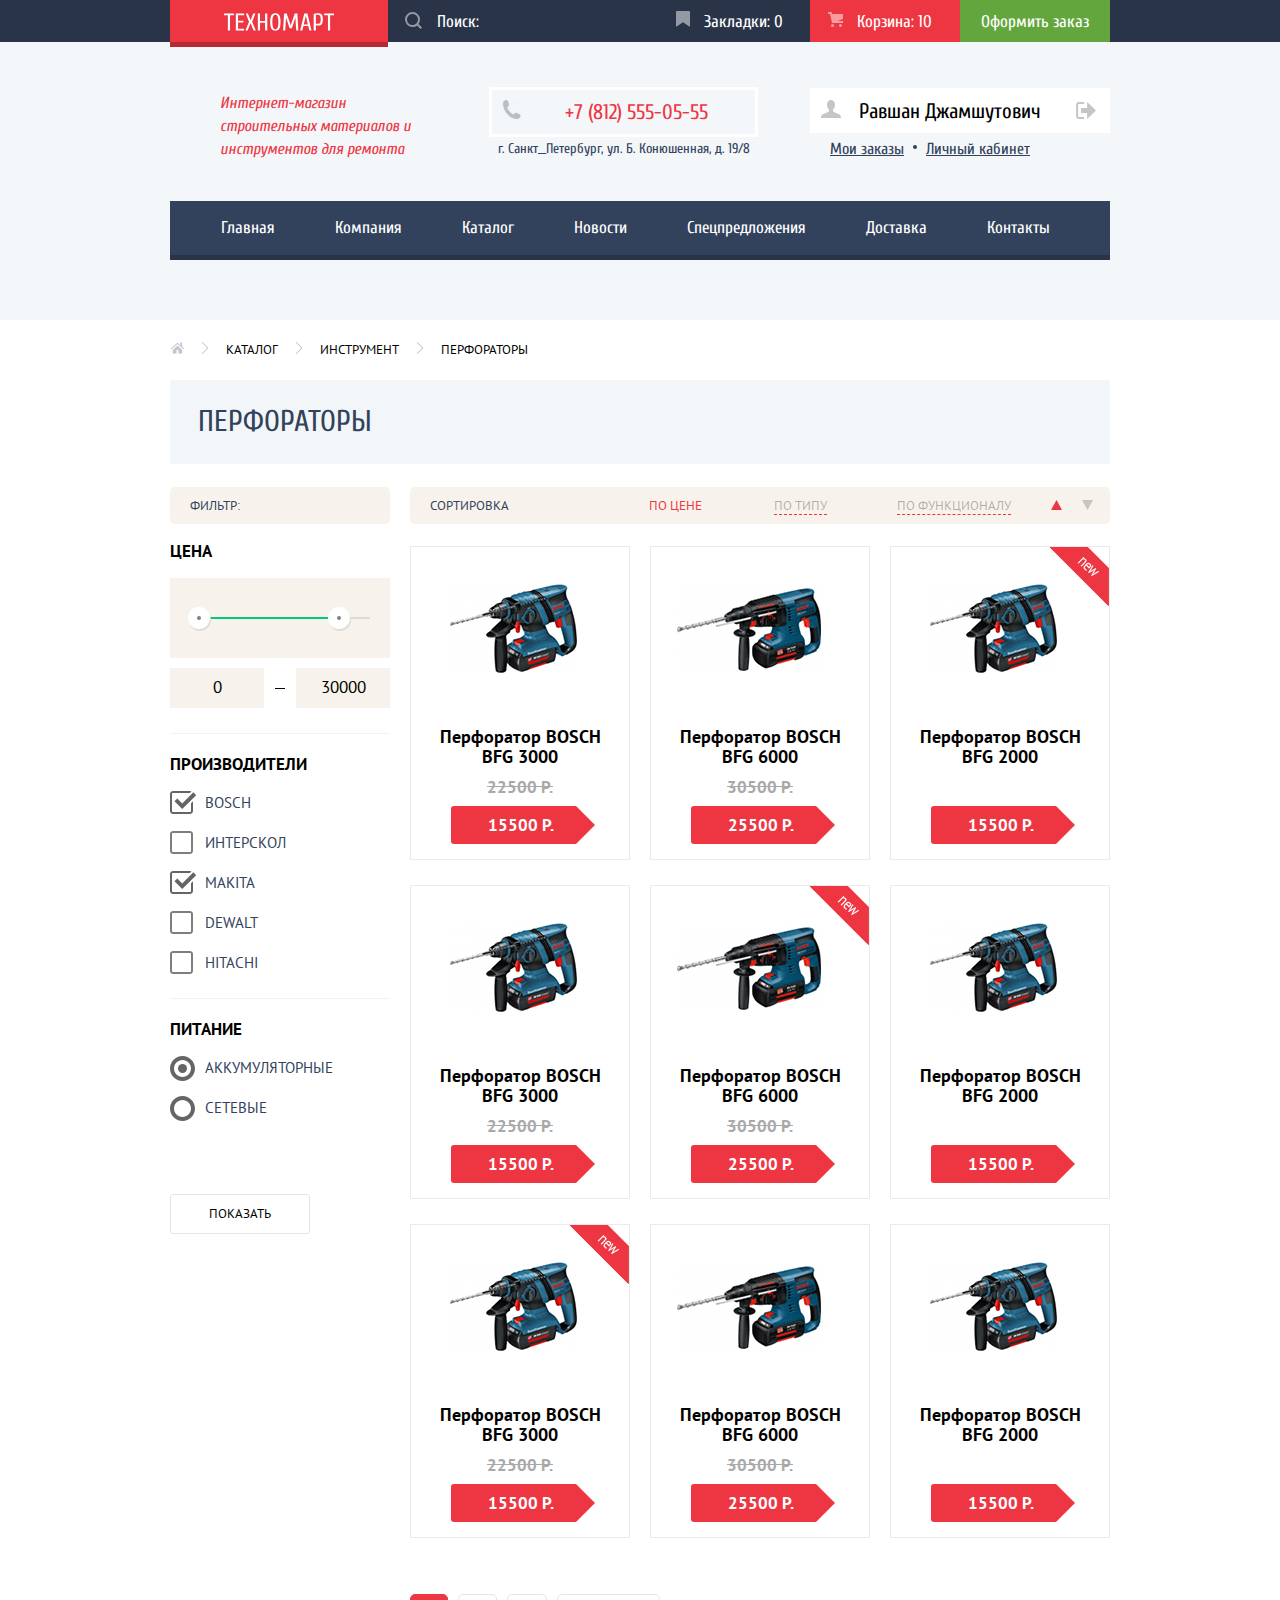
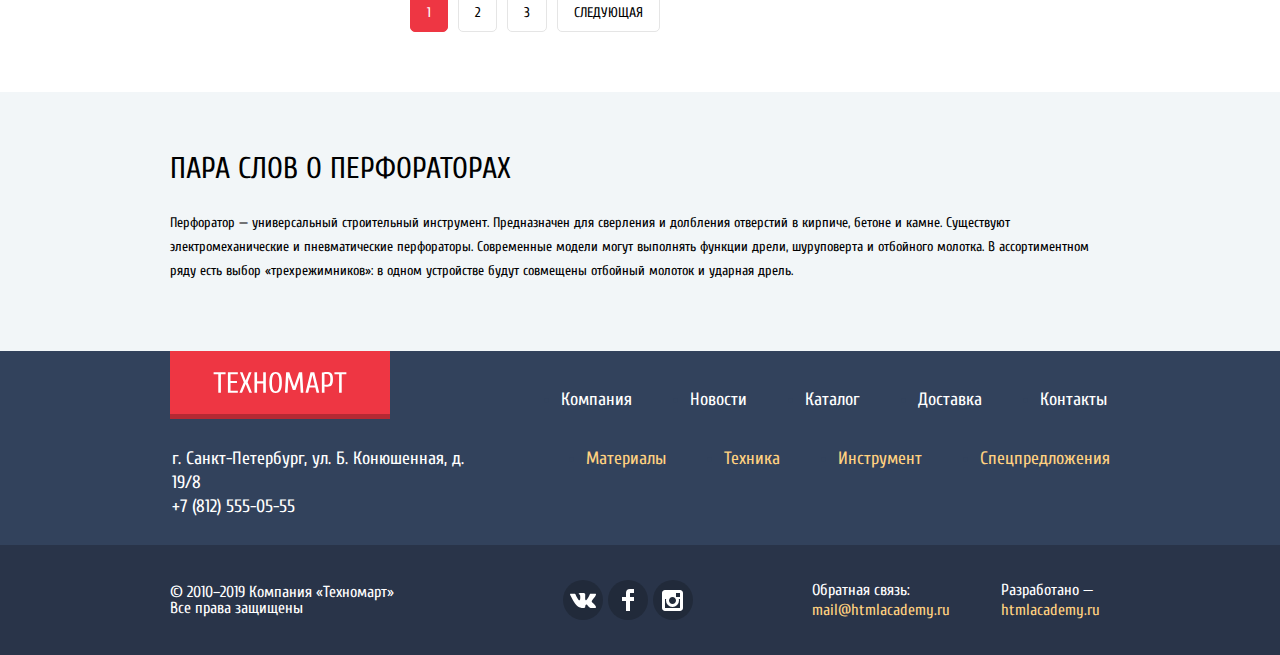
==== commit f1555fda: "Правка" ====
--- a/catalog.html
+++ b/catalog.html
@@ -332,7 +332,7 @@
           </div>
         </div>
         <!-- ПОПАП ПОКУПКИ ТОВАРА -->
-        <div class="product__popup visually-hidden">
+        <div class="product__popup visually-hidden ">
           <button class="popup__close" type="button">
             <svg enable-background="new 0 0 21 21" height="21" viewBox="0 0 21 21" width="21" xmlns="http://www.w3.org/2000/svg">
               <path d="m13.273 10.5 7.422-7.422c.389-.389.389-1.025 0-1.414l-1.359-1.359c-.389-.389-1.025-.389-1.414 0l-7.422 7.422-7.422-7.422c-.389-.389-1.025-.389-1.414 0l-1.359 1.359c-.389.389-.389 1.025 0 1.414l7.422 7.422-7.421 7.422c-.389.389-.389 1.025 0 1.414l1.359 1.359c.389.389 1.025.389 1.414 0l7.422-7.422 7.422 7.422c.389.389 1.025.389 1.414 0l1.359-1.359c.389-.389.389-1.025 0-1.414z" />
@@ -344,7 +344,7 @@
           </div>
           <div class="product__popup__footer">
             <button type="button" class="button product__pop__button">Оформить заказ</button>
-            <button type="button" class="button product__pop__button">Продолжить покупки!</button>
+            <button type="button" class="button product__pop__button product__pop__button">Продолжить покупки!</button>
           </div>
         </div>
       </section>
--- a/css/style.css
+++ b/css/style.css
@@ -102,7 +102,6 @@
 /* .search_form{
   text-indent: -9999px;
 } */
-
 .icon-zoom,
 .icon-bookmarks,
 .icon-cart {
@@ -468,7 +467,7 @@
 }
 
 .cataloge__bottom {
-  padding: 0 0 50px;
+  padding: 0 0 30px;
 }
 
 .cataloge__item {
@@ -607,8 +606,8 @@
 
 .button-slider {
   position: absolute;
-  top: 200px;
-  left: 22px;
+  top: 203px;
+  left: 24px;
   padding: 8px 50px;
 }
 
@@ -619,7 +618,7 @@
   justify-content: space-between;
   position: relative;
   flex-wrap: wrap;
-  padding: 15px 0 35px;
+  padding: 22px 0 31px;
 }
 
 .product__cataloge__item {
@@ -662,7 +661,7 @@
   border: 1px solid #eaeaea;
   box-sizing: border-box;
   padding: 33px 0 50px;
-  width: calc(34% - 19px);
+  width: 220px;
   margin-bottom: 25px;
 }
 
@@ -829,9 +828,6 @@
   display: flex;
   justify-content: flex-start;
   flex-wrap: wrap;
-  position: relative;
-  top: -2px;
-  left: 5px;
   list-style-type: none;
   margin: 0;
   padding: 0;
@@ -912,12 +908,12 @@
 .service {
   background: #f4f8fa;
   box-sizing: border-box;
-  padding: 40px 0 0;
+  padding: 40px 0 40px;
 }
 
 .service__header {
   width: 410px;
-  margin-bottom: 70px
+  margin-bottom: 68px
 }
 
 .service__header h2 {
@@ -965,7 +961,7 @@
   font-weight: bold;
   color: #fff;
   box-sizing: border-box;
-  padding: 15px 0 22px 25px;
+  padding: 16px 0 22px 22px;
   text-decoration: none;
 }
 
@@ -1035,7 +1031,7 @@
 .about .container {
   display: flex;
   justify-content: space-between;
-  padding: 75px 0 87px;
+  padding: 55px 0 86px;
   position: relative;
 }
 
@@ -1044,7 +1040,7 @@
   color: #000;
   text-transform: uppercase;
   font-weight: normal;
-  margin-bottom: 25px;
+  margin-bottom: 30px;
 }
 
 .about p {
@@ -1064,7 +1060,7 @@
 
 .about__company ul {
   padding: 0;
-  margin-bottom: 32px;
+  margin-bottom: 30px;
 }
 
 .about__company li {
@@ -1092,10 +1088,14 @@
   margin-bottom: 30px;
 }
 
+.about__contacts a {
+  display: block;
+}
+
 .about__contacts__map {
   width: 300px;
   height: 158px;
-  margin-bottom: 33px;
+  margin-bottom: 31px;
 }
 
 .about__button {
@@ -1221,13 +1221,15 @@
   list-style-type: none;
   margin: 0;
   padding: 0;
+  position: relative;
+  left: -45px;
 }
 
 .footer__bottom__social li {
   margin-right: 5px;
 }
 
-.footer__bottom__social li:last-child{
+.footer__bottom__social li:last-child {
   margin-right: 0;
 }
 
@@ -1271,6 +1273,8 @@
   font-size: 16px;
   line-height: 20px;
   width: 285px;
+  position: relative;
+  left: -13px;
 }
 
 .footer__bottom__mail a {
@@ -1291,6 +1295,10 @@
 .footer__bottom__mail_p2 {
   display: block;
   margin: 0;
+}
+
+.footer__bottom__mail_p1 {
+  margin-right: 51px;
 }
 
 /* CATALOH.HTML */
@@ -1317,35 +1325,37 @@
 .breadcrumbs a {
   font-family: "pt sans";
   color: #000;
-  margin-right: 10px;
   text-transform: uppercase;
   font-size: 13px;
-  color: #000;
   text-decoration: none;
 }
 
+.breadcrumbs li {
+  margin-right: 17px;
+}
+
 .filter {
   display: flex;
   justify-content: space-between;
-  padding: 20px 0 60px;
+  padding: 23px 0 50px;
 }
 
 .filter__form {
-  width: 23%;
+  width: 220px;
 }
 
 .filter__products__line {
   display: flex;
   justify-content: flex-start;
   background: #f7f3ec;
-  padding: 10px 0 10px 20px;
+  padding: 7px 0 6px 20px;
   border-radius: 5px;
   list-style-type: none;
   margin: 0;
 }
 
 .filter__products__line li:first-child {
-  margin-right: 148px;
+  margin-right: 140px;
   text-transform: uppercase;
   font-family: "pt sans";
   font-size: 13px;
@@ -1359,10 +1369,6 @@
   margin-right: 30px;
 }
 
-.filter__products__line li:nth-child(4) {
-  margin-right: 10px;
-}
-
 .filter__products__line li:nth-child(5) {
   margin-right: 0;
 }
@@ -1374,10 +1380,11 @@
   margin-right: 40px;
   text-transform: uppercase;
   font-family: "pt sans";
-  color: #000;
+  color: rgba(0, 0, 0, 0.3);
   font-size: 13px;
   border-bottom: 1px dashed #ee3643;
   text-decoration: none;
+  height: 20px;
 }
 
 .filter__products__price {
@@ -1423,7 +1430,7 @@
   display: block;
   font-family: "pt sans";
   background: #f7f3ec;
-  padding: 9px 18px;
+  padding: 7px 0 6px 20px;
   font-size: 13px;
   text-transform: uppercase;
   border-radius: 5px;
@@ -1439,7 +1446,7 @@
 }
 
 .filter__products {
-  width: 75%;
+  width: 700px;
 }
 
 .filter h3,
@@ -1518,12 +1525,12 @@
 }
 
 .filter__companys {
-  padding-bottom: 21px;
+  padding-bottom: 17px;
   border-bottom: 1px solid #f7f3ec;
 }
 
 .filter__power {
-  margin-bottom: 70px;
+  margin-bottom: 68px;
 }
 
 .filter__range__toggle {
@@ -1539,14 +1546,14 @@
   position: absolute;
   content: "";
   top: 29px;
-  left: 17px;
+  left: 18px;
 }
 
 .filter__range__max {
   position: absolute;
   content: "";
   top: 29px;
-  right: 35px;
+  right: 40px;
 }
 
 .filter__range__data {
@@ -1566,7 +1573,7 @@
 }
 
 .main_about {
-  padding: 65px 0 52px;
+  padding: 65px 0 54px;
   background: #f2f6f8
 }
 
@@ -1608,7 +1615,7 @@
   font-family: "pt sans";
   font-size: 15px;
   text-transform: uppercase;
-  padding: 10px 35px 5px;
+  padding: 10px 35px 6px;
   cursor: pointer;
 }
 
@@ -1762,7 +1769,7 @@
   width: 140px;
   color: #000;
   outline: none;
-  padding: 14px 0;
+  padding: 12px 0;
   border: 1px solid #e5e5e5;
   font-family: "pt sans";
   font-size: 13px;
@@ -1797,7 +1804,7 @@
   display: flex;
   justify-content: flex-start;
   flex-wrap: wrap;
-  padding: 50px 80px 0;
+  padding: 45px 82px 0;
 }
 
 .contacts__popup__name,
@@ -1806,7 +1813,7 @@
 }
 
 .contacts__popup__name {
-  margin-right: 30px;
+  margin-right: 33px;
 }
 
 .contacts__popup__name label,
@@ -1822,12 +1829,12 @@
 .contacts__popup label {
   font-size: 18px;
   color: #000;
-  margin-bottom: 13px;
+  margin-bottom: 7px;
 }
 
 .contacts__popup input {
   width: 220px;
-  padding: 12px 14px;
+  padding: 9px 14px;
   border: 2px solid #dee3e4;
   border-radius: 2px;
   color: #a9a9a9;
@@ -1835,7 +1842,11 @@
   font-size: 13px;
   outline: none;
   box-sizing: border-box;
-  margin-bottom: 23px;
+  margin-bottom: 20px;
+}
+
+.contacts__popup__textarea{
+  margin-bottom: 30px;
 }
 
 .contacts__popup textarea {
@@ -1860,11 +1871,11 @@
 
 .popup__close {
   position: absolute;
-  top: 10px;
-  right: 10px;
+  top: 8px;
+  right: 2px;
   fill: #ee3643;
   border: none;
-  background: inherit;
+  background: none;
   cursor: pointer;
   z-index: 3;
 }
@@ -1887,7 +1898,7 @@
   left: 50%;
   transform: translateX(-50%) translateY(-50%);
   width: 620px;
-  height: 280px;
+  height: 275px;
   background: #fff;
   border-top: 7px solid #ff5357;
   box-shadow: 0 0 30px rgba(0, 0, 0, 0.3);
@@ -1898,7 +1909,7 @@
   display: flex;
   justify-content: flex-start;
   align-items: center;
-  height: 170px;
+  height: 165px;
   box-sizing: border-box;
   padding: 0px 0 0 80px;
 }
@@ -1906,6 +1917,9 @@
 .product__popup__header p {
   font-size: 30px;
   margin: 0;
+  position: relative;
+  top: -5px;
+  left: 5px;
 }
 
 .product__popup__header img {
@@ -1925,3 +1939,13 @@
   width: 220px;
   padding: 14px 0;
 }
+
+.product__pop__button--active {
+  background: #fff;
+  color: #000;
+}
+
+.product__pop__button--active:hover {
+  background: #fff;
+  color: #000;
+}
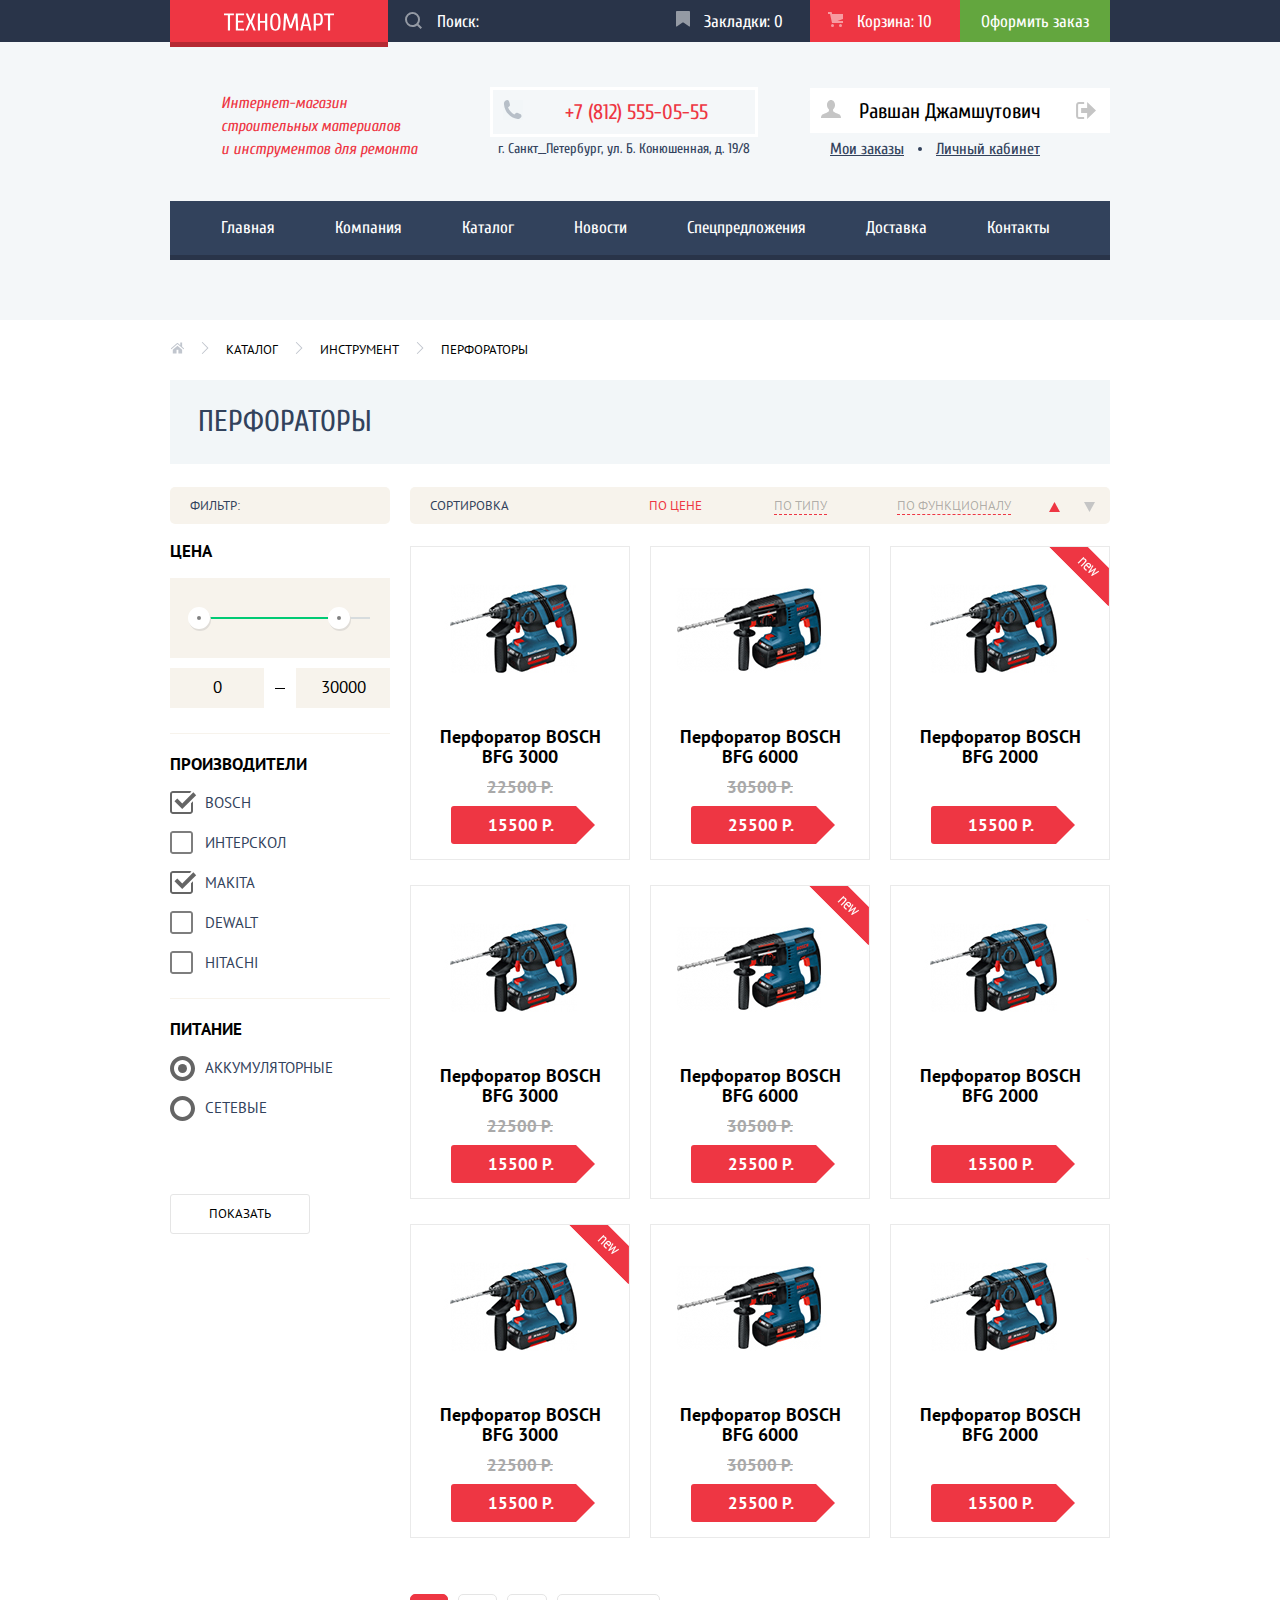
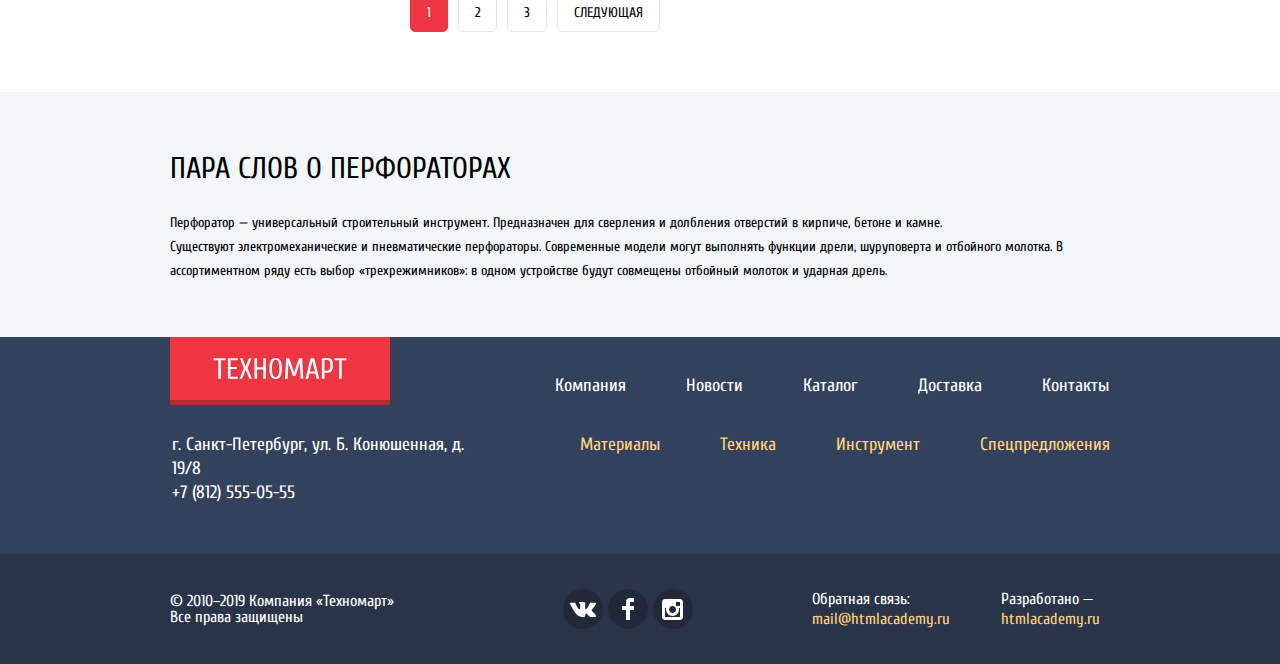
==== commit 781baa25: "FINAL_pravka" ====
--- a/catalog.html
+++ b/catalog.html
@@ -5,7 +5,7 @@
   <title>HTML Academy: Техномарт</title>
   <link href="https://fonts.googleapis.com/css?family=Cuprum:400,400i,700,700i%7cPT+Sans:400,400i,700,700i&amp;subset=cyrillic,cyrillic-ext" rel="stylesheet" type="text/css">
   <link href="css/normalize.css" rel="stylesheet">
-  <link href="css/style.css" rel="stylesheet">
+  <link href="css/stylemin.css" rel="stylesheet">
 </head>
 <body>
   <header class="header">
@@ -31,13 +31,13 @@
             <path d="M15 2H4.07l-.422-2H0v2h2.031l1.985 9H15V9H9.441L15 6.951z" />
           </svg>
           Корзина: 10</a>
-        <a href="#" class="header__top__checkout">Оформить заказ</a>
+        <a href="contacts.html" class="header__top__checkout">Оформить заказ</a>
       </div>
     </section>
     <div class="container">
       <section class="header__middle">
         <h2 class="visually-hidden">Интернет-магазин строительных материалов и инструментов для ремонта</h2>
-        <p class="header__middle__about">Интернет-магазин строительных материалов и инструментов для ремонта</p>
+        <p class="header__middle__about">Интернет-магазин строительных материалов &nbsp; и инструментов для ремонта</p>
         <div class="header__middle__contacts">
           <a class="header__middle__tel" href="tel:+78125550555">+7 (812) 555-05-55</a>
           <address>г. Санкт__Петербург, ул. Б. Конюшенная, д. 19/8</address>
@@ -105,7 +105,7 @@
         <form class="filter__form" method="post" action="https://echo.htmlacademy.ru">
           <span class="filter__form__filter">Фильтр:</span>
           <fieldset class="filter__range">
-            <legend>Цена</legend>
+            <legend class="filter__range__header">Цена</legend>
             <div class="filter__range__controls">
               <div class="scale">
                 <div class="bar"></div>
@@ -114,13 +114,13 @@
               <div class="filter__range__toggle filter__range__max">От большого к меньшему</div>
             </div>
             <div class="filter__range__data">
-              <label class="filter__range__min-data" for="min-price"><input type="number" name="min-price" value="0"></label>
+              <label class="filter__range__min-data" for="min-price"><input type="number" id="min-price" value="0"></label>
               <span class="filter__range__line"></span>
-              <label class="filter__range__max-data" for="max-price"><input type="number" name="max-price" value="30000"></label>
+              <label class="filter__range__max-data" for="max-price"><input type="number" id="max-price" value="30000"></label>
             </div>
           </fieldset>
           <fieldset class="filter__companys">
-            <legend>Производители</legend>
+            <legend class="filter__companys__header">Производители</legend>
             <ul>
               <li><input type="checkbox" class="filter__companys-input-checkbox" name="Bosch" id="bosch" checked />
                 <label for="bosch">Вosch</label></li>
@@ -135,7 +135,7 @@
             </ul>
           </fieldset>
           <fieldset class="filter__power">
-            <legend>Питание</legend>
+            <legend class="filter__power__header">Питание</legend>
             <ul>
               <li><input type="radio" class="filter__power-input-radio" name="energy" value="АККУМУЛЯТОРНЫЕ" id="battery" checked />
                 <label for="battery">АККУМУЛЯТОРНЫЕ</label></li>
@@ -151,16 +151,20 @@
             <li><a href="#" class="filter__products__price filter__products__price--active">По цене</a></li>
             <li><a href="#" class="filter__products__type">По типу</a></li>
             <li><a href="#" class="filter__products__function">По функционалу</a></li>
-            <li><a href="#" class="filter__products__lineup filter__products__lineup--active">
+            <li>
+              <a href="#" class="filter__products__lineup filter__products__lineup--active">
                 <svg xmlns="http://www.w3.org/2000/svg" width="11" height="10" viewBox="0 0 11 10">
                   <path d="M5.5 0L0 10h11z" />
                 </svg>
-              </a></li>
+                сортировка вверх
+              </a>
+            </li>
             <li>
               <a href="#" class="filter__products__linedown">
                 <svg xmlns="http://www.w3.org/2000/svg" width="11" height="10" viewBox="0 0 11 10">
                   <path d="M5.5 10L0 0h11" />
                 </svg>
+                сортировка вниз
               </a>
             </li>
           </ul>
@@ -168,15 +172,15 @@
             <div class="product__cataloge--inside">
               <div class="product__cataloge__item--inside">
                 <div class="product__cataloge__item-buy product__cataloge__item-buy--hidden">
-                  <button class="button button__buy">
-                    <svg class="icon-busket" xmlns="http://www.w3.org/2000/svg" width="15" height="15" viewBox="0 0 15 15">
-                      <circle cx="4.5" cy="13.5" r="1.5" />
-                      <circle cx="12.5" cy="13.5" r="1.5" />
-                      <path d="M15 2H4.07l-.422-2H0v2h2.031l1.985 9H15V9H9.441L15 6.951z" />
-                    </svg>
-                    Купить
-                  </button>
-                  <button class="button button__bookmarks">В закладки</button>
+                  <a href="#" class="product__cataloge__buy">
+                    <svg class="icon-busket" xmlns="http://www.w3.org/2000/svg" width="15" height="15" viewBox="0 0 15 15">
+                      <circle cx="4.5" cy="13.5" r="1.5" />
+                      <circle cx="12.5" cy="13.5" r="1.5" />
+                      <path d="M15 2H4.07l-.422-2H0v2h2.031l1.985 9H15V9H9.441L15 6.951z" />
+                    </svg>
+                    Купить
+                  </a>
+                  <a href="#" class="product__cataloge__bookmarks">В закладки</a>
                 </div>
                 <img src="img/bfg-3000.png" width="218" height="99" alt="Перфоратор BOSCH BFG 3000" class="product__cataloge__bfg3000">
                 <a href="#" class="product__cataloge__header">Перфоратор BOSCH BFG 3000</a>
@@ -185,15 +189,15 @@
               </div>
               <div class="product__cataloge__item--inside">
                 <div class="product__cataloge__item-buy product__cataloge__item-buy--hidden">
-                  <button class="button button__buy">
-                    <svg class="icon-busket" xmlns="http://www.w3.org/2000/svg" width="15" height="15" viewBox="0 0 15 15">
-                      <circle cx="4.5" cy="13.5" r="1.5" />
-                      <circle cx="12.5" cy="13.5" r="1.5" />
-                      <path d="M15 2H4.07l-.422-2H0v2h2.031l1.985 9H15V9H9.441L15 6.951z" />
-                    </svg>
-                    Купить
-                  </button>
-                  <button class="button button__bookmarks">В закладки</button>
+                  <a href="#" class="product__cataloge__buy">
+                    <svg class="icon-busket" xmlns="http://www.w3.org/2000/svg" width="15" height="15" viewBox="0 0 15 15">
+                      <circle cx="4.5" cy="13.5" r="1.5" />
+                      <circle cx="12.5" cy="13.5" r="1.5" />
+                      <path d="M15 2H4.07l-.422-2H0v2h2.031l1.985 9H15V9H9.441L15 6.951z" />
+                    </svg>
+                    Купить
+                  </a>
+                  <a href="#" class="product__cataloge__bookmarks">В закладки</a>
                 </div>
                 <img src="img/bfg-6000.png" width="218" height="99" alt="Перфоратор BOSCH BFG 6000" class="product__cataloge__bfg6000">
                 <a href="#" class="product__cataloge__header">Перфоратор BOSCH BFG 6000</a>
@@ -202,15 +206,15 @@
               </div>
               <div class="product__cataloge__item--inside">
                 <div class="product__cataloge__item-buy product__cataloge__item-buy--hidden">
-                  <button class="button button__buy">
-                    <svg class="icon-busket" xmlns="http://www.w3.org/2000/svg" width="15" height="15" viewBox="0 0 15 15">
-                      <circle cx="4.5" cy="13.5" r="1.5" />
-                      <circle cx="12.5" cy="13.5" r="1.5" />
-                      <path d="M15 2H4.07l-.422-2H0v2h2.031l1.985 9H15V9H9.441L15 6.951z" />
-                    </svg>
-                    Купить
-                  </button>
-                  <button class="button button__bookmarks">В закладки</button>
+                  <a href="#" class="product__cataloge__buy">
+                    <svg class="icon-busket" xmlns="http://www.w3.org/2000/svg" width="15" height="15" viewBox="0 0 15 15">
+                      <circle cx="4.5" cy="13.5" r="1.5" />
+                      <circle cx="12.5" cy="13.5" r="1.5" />
+                      <path d="M15 2H4.07l-.422-2H0v2h2.031l1.985 9H15V9H9.441L15 6.951z" />
+                    </svg>
+                    Купить
+                  </a>
+                  <a href="#" class="product__cataloge__bookmarks">В закладки</a>
                 </div>
                 <img src="img/bfg-2000.png" width="218" height="99" alt="Перфоратор BOSCH BFG 2000" class="product__cataloge__bfg2000">
                 <a href="#" class="product__cataloge__header">Перфоратор BOSCH BFG 2000</a>
@@ -220,15 +224,15 @@
               </div>
               <div class="product__cataloge__item--inside">
                 <div class="product__cataloge__item-buy product__cataloge__item-buy--hidden">
-                  <button class="button button__buy">
-                    <svg class="icon-busket" xmlns="http://www.w3.org/2000/svg" width="15" height="15" viewBox="0 0 15 15">
-                      <circle cx="4.5" cy="13.5" r="1.5" />
-                      <circle cx="12.5" cy="13.5" r="1.5" />
-                      <path d="M15 2H4.07l-.422-2H0v2h2.031l1.985 9H15V9H9.441L15 6.951z" />
-                    </svg>
-                    Купить
-                  </button>
-                  <button class="button button__bookmarks">В закладки</button>
+                  <a href="#" class="product__cataloge__buy">
+                    <svg class="icon-busket" xmlns="http://www.w3.org/2000/svg" width="15" height="15" viewBox="0 0 15 15">
+                      <circle cx="4.5" cy="13.5" r="1.5" />
+                      <circle cx="12.5" cy="13.5" r="1.5" />
+                      <path d="M15 2H4.07l-.422-2H0v2h2.031l1.985 9H15V9H9.441L15 6.951z" />
+                    </svg>
+                    Купить
+                  </a>
+                  <a href="#" class="product__cataloge__bookmarks">В закладки</a>
                 </div>
                 <img src="img/bfg-3000.png" width="218" height="99" alt="Перфоратор BOSCH BFG 3000" class="product__cataloge__bfg3000">
                 <a href="#" class="product__cataloge__header">Перфоратор BOSCH BFG 3000</a>
@@ -237,15 +241,15 @@
               </div>
               <div class="product__cataloge__item--inside">
                 <div class="product__cataloge__item-buy product__cataloge__item-buy--hidden">
-                  <button class="button button__buy">
-                    <svg class="icon-busket" xmlns="http://www.w3.org/2000/svg" width="15" height="15" viewBox="0 0 15 15">
-                      <circle cx="4.5" cy="13.5" r="1.5" />
-                      <circle cx="12.5" cy="13.5" r="1.5" />
-                      <path d="M15 2H4.07l-.422-2H0v2h2.031l1.985 9H15V9H9.441L15 6.951z" />
-                    </svg>
-                    Купить
-                  </button>
-                  <button class="button button__bookmarks">В закладки</button>
+                  <a href="#" class="product__cataloge__buy">
+                    <svg class="icon-busket" xmlns="http://www.w3.org/2000/svg" width="15" height="15" viewBox="0 0 15 15">
+                      <circle cx="4.5" cy="13.5" r="1.5" />
+                      <circle cx="12.5" cy="13.5" r="1.5" />
+                      <path d="M15 2H4.07l-.422-2H0v2h2.031l1.985 9H15V9H9.441L15 6.951z" />
+                    </svg>
+                    Купить
+                  </a>
+                  <a href="#" class="product__cataloge__bookmarks">В закладки</a>
                 </div>
                 <img src="img/bfg-6000.png" width="218" height="99" alt="Перфоратор BOSCH BFG 6000" class="product__cataloge__bfg6000">
                 <a href="#" class="product__cataloge__header">Перфоратор BOSCH BFG 6000</a>
@@ -255,15 +259,15 @@
               </div>
               <div class="product__cataloge__item--inside">
                 <div class="product__cataloge__item-buy product__cataloge__item-buy--hidden">
-                  <button class="button button__buy">
-                    <svg class="icon-busket" xmlns="http://www.w3.org/2000/svg" width="15" height="15" viewBox="0 0 15 15">
-                      <circle cx="4.5" cy="13.5" r="1.5" />
-                      <circle cx="12.5" cy="13.5" r="1.5" />
-                      <path d="M15 2H4.07l-.422-2H0v2h2.031l1.985 9H15V9H9.441L15 6.951z" />
-                    </svg>
-                    Купить
-                  </button>
-                  <button class="button button__bookmarks">В закладки</button>
+                  <a href="#" class="product__cataloge__buy">
+                    <svg class="icon-busket" xmlns="http://www.w3.org/2000/svg" width="15" height="15" viewBox="0 0 15 15">
+                      <circle cx="4.5" cy="13.5" r="1.5" />
+                      <circle cx="12.5" cy="13.5" r="1.5" />
+                      <path d="M15 2H4.07l-.422-2H0v2h2.031l1.985 9H15V9H9.441L15 6.951z" />
+                    </svg>
+                    Купить
+                  </a>
+                  <a href="#" class="product__cataloge__bookmarks">В закладки</a>
                 </div>
                 <img src="img/bfg-2000.png" width="218" height="99" alt="Перфоратор BOSCH BFG 2000" class="product__cataloge__bfg2000">
                 <a href="#" class="product__cataloge__header">Перфоратор BOSCH BFG 2000</a>
@@ -272,15 +276,15 @@
               </div>
               <div class="product__cataloge__item--inside">
                 <div class="product__cataloge__item-buy product__cataloge__item-buy--hidden">
-                  <button class="button button__buy">
-                    <svg class="icon-busket" xmlns="http://www.w3.org/2000/svg" width="15" height="15" viewBox="0 0 15 15">
-                      <circle cx="4.5" cy="13.5" r="1.5" />
-                      <circle cx="12.5" cy="13.5" r="1.5" />
-                      <path d="M15 2H4.07l-.422-2H0v2h2.031l1.985 9H15V9H9.441L15 6.951z" />
-                    </svg>
-                    Купить
-                  </button>
-                  <button class="button button__bookmarks">В закладки</button>
+                  <a href="#" class="product__cataloge__buy">
+                    <svg class="icon-busket" xmlns="http://www.w3.org/2000/svg" width="15" height="15" viewBox="0 0 15 15">
+                      <circle cx="4.5" cy="13.5" r="1.5" />
+                      <circle cx="12.5" cy="13.5" r="1.5" />
+                      <path d="M15 2H4.07l-.422-2H0v2h2.031l1.985 9H15V9H9.441L15 6.951z" />
+                    </svg>
+                    Купить
+                  </a>
+                  <a href="#" class="product__cataloge__bookmarks">В закладки</a>
                 </div>
                 <img src="img/bfg-3000.png" width="218" height="99" alt="Перфоратор BOSCH BFG 3000" class="product__cataloge__bfg3000">
                 <a href="#" class="product__cataloge__header">Перфоратор BOSCH BFG 3000</a>
@@ -290,15 +294,15 @@
               </div>
               <div class="product__cataloge__item--inside">
                 <div class="product__cataloge__item-buy product__cataloge__item-buy--hidden">
-                  <button class="button button__buy">
-                    <svg class="icon-busket" xmlns="http://www.w3.org/2000/svg" width="15" height="15" viewBox="0 0 15 15">
-                      <circle cx="4.5" cy="13.5" r="1.5" />
-                      <circle cx="12.5" cy="13.5" r="1.5" />
-                      <path d="M15 2H4.07l-.422-2H0v2h2.031l1.985 9H15V9H9.441L15 6.951z" />
-                    </svg>
-                    Купить
-                  </button>
-                  <button class="button button__bookmarks">В закладки</button>
+                  <a href="#" class="product__cataloge__buy">
+                    <svg class="icon-busket" xmlns="http://www.w3.org/2000/svg" width="15" height="15" viewBox="0 0 15 15">
+                      <circle cx="4.5" cy="13.5" r="1.5" />
+                      <circle cx="12.5" cy="13.5" r="1.5" />
+                      <path d="M15 2H4.07l-.422-2H0v2h2.031l1.985 9H15V9H9.441L15 6.951z" />
+                    </svg>
+                    Купить
+                  </a>
+                  <a href="#" class="product__cataloge__bookmarks">В закладки</a>
                 </div>
                 <img src="img/bfg-6000.png" width="218" height="99" alt="Перфоратор BOSCH BFG 6000" class="product__cataloge__bfg6000">
                 <a href="#" class="product__cataloge__header">Перфоратор BOSCH BFG 6000</a>
@@ -307,15 +311,15 @@
               </div>
               <div class="product__cataloge__item--inside">
                 <div class="product__cataloge__item-buy product__cataloge__item-buy--hidden">
-                  <button class="button button__buy">
-                    <svg class="icon-busket" xmlns="http://www.w3.org/2000/svg" width="15" height="15" viewBox="0 0 15 15">
-                      <circle cx="4.5" cy="13.5" r="1.5" />
-                      <circle cx="12.5" cy="13.5" r="1.5" />
-                      <path d="M15 2H4.07l-.422-2H0v2h2.031l1.985 9H15V9H9.441L15 6.951z" />
-                    </svg>
-                    Купить
-                  </button>
-                  <button class="button button__bookmarks">В закладки</button>
+                  <a href="#" class="product__cataloge__buy">
+                    <svg class="icon-busket" xmlns="http://www.w3.org/2000/svg" width="15" height="15" viewBox="0 0 15 15">
+                      <circle cx="4.5" cy="13.5" r="1.5" />
+                      <circle cx="12.5" cy="13.5" r="1.5" />
+                      <path d="M15 2H4.07l-.422-2H0v2h2.031l1.985 9H15V9H9.441L15 6.951z" />
+                    </svg>
+                    Купить
+                  </a>
+                  <a href="#" class="product__cataloge__bookmarks">В закладки</a>
                 </div>
                 <img src="img/bfg-2000.png" width="218" height="99" alt="Перфоратор BOSCH BFG 2000" class="product__cataloge__bfg2000">
                 <a href="#" class="product__cataloge__header">Перфоратор BOSCH BFG 2000</a>
@@ -331,9 +335,44 @@
             </ul>
           </div>
         </div>
+      </section>
+    </div>
+    <section class="main_about">
+      <h2 class="visually-hidden">О компании Техномарт</h2>
+      <div class="container">
+        <div class="main_about-information">
+          <h2>ПАРА СЛОВ О ПЕРФОРАТОРАХ</h2>
+          <p>Перфоратор — универсальный строительный инструмент. Предназначен для сверления и долбления отверстий в кирпиче, бетоне и камне. </p>
+          <p>Существуют электромеханические и пневматические перфораторы. Современные модели могут выполнять функции дрели, шуруповерта и отбойного молотка. В ассортиментном ряду есть выбор «трехрежимников»: в одном устройстве будут совмещены отбойный молоток и ударная дрель.</p>
+        </div>
+        <!-- ПОПАП ОБРАТНОЙ СВЯЗИ -->
+        <div class="contacts__popup">
+          <button class="button__close" type="button">
+            <svg enable-background="new 0 0 21 21" height="21" viewBox="0 0 21 21" width="21" xmlns="http://www.w3.org/2000/svg">
+              <path d="m13.273 10.5 7.422-7.422c.389-.389.389-1.025 0-1.414l-1.359-1.359c-.389-.389-1.025-.389-1.414 0l-7.422 7.422-7.422-7.422c-.389-.389-1.025-.389-1.414 0l-1.359 1.359c-.389.389-.389 1.025 0 1.414l7.422 7.422-7.421 7.422c-.389.389-.389 1.025 0 1.414l1.359 1.359c.389.389 1.025.389 1.414 0l7.422-7.422 7.422 7.422c.389.389 1.025.389 1.414 0l1.359-1.359c.389-.389.389-1.025 0-1.414z" />
+            </svg>
+          </button>
+          <form method="post" action="https://echo.htmlacademy.ru">
+            <div class="contacts__popup__name">
+              <label for="popup_name">Ваше имя:</label>
+              <input type="text" name="popup_name" placeholder="Имя Фамилия" id="popup_name" required>
+            </div>
+            <div class="contacts__popup__email">
+              <label for="popup_email">Ваш email:</label>
+              <input type="email" name="popup_email" placeholder="email@example.com" id="popup_email" required>
+            </div>
+            <div class="contacts__popup__textarea">
+              <label for="popup_textarea">Текст письма:</label>
+              <textarea name="popup_textarea" placeholder="В свободной форме" id="popup_textarea"></textarea>
+            </div>
+          </form>
+          <div class="contacts__popup__sendbutton">
+            <button class="button send-button" type="submit">Отправить</button>
+          </div>
+        </div>
         <!-- ПОПАП ПОКУПКИ ТОВАРА -->
-        <div class="product__popup visually-hidden ">
-          <button class="popup__close" type="button">
+        <div class="product__popup">
+          <button class="button__close" type="button">
             <svg enable-background="new 0 0 21 21" height="21" viewBox="0 0 21 21" width="21" xmlns="http://www.w3.org/2000/svg">
               <path d="m13.273 10.5 7.422-7.422c.389-.389.389-1.025 0-1.414l-1.359-1.359c-.389-.389-1.025-.389-1.414 0l-7.422 7.422-7.422-7.422c-.389-.389-1.025-.389-1.414 0l-1.359 1.359c-.389.389-.389 1.025 0 1.414l7.422 7.422-7.421 7.422c-.389.389-.389 1.025 0 1.414l1.359 1.359c.389.389 1.025.389 1.414 0l7.422-7.422 7.422 7.422c.389.389 1.025.389 1.414 0l1.359-1.359c.389-.389.389-1.025 0-1.414z" />
             </svg>
@@ -346,15 +385,6 @@
             <button type="button" class="button product__pop__button">Оформить заказ</button>
             <button type="button" class="button product__pop__button product__pop__button">Продолжить покупки!</button>
           </div>
-        </div>
-      </section>
-    </div>
-    <section class="main_about">
-      <h2 class="visually-hidden">О компании Техномарт</h2>
-      <div class="container">
-        <div class="main_about-information">
-          <h2>ПАРА СЛОВ О ПЕРФОРАТОРАХ</h2>
-          <p>Перфоратор — универсальный строительный инструмент. Предназначен для сверления и долбления отверстий в кирпиче, бетоне и камне. Существуют электромеханические и пневматические перфораторы. Современные модели могут выполнять функции дрели, шуруповерта и отбойного молотка. В ассортиментном ряду есть выбор «трехрежимников»: в одном устройстве будут совмещены отбойный молоток и ударная дрель.</p>
         </div>
       </div>
     </section>
@@ -406,5 +436,6 @@
       </div>
     </section>
   </footer>
+  <script src="js/scriptmin.js"></script>
 </body>
 </html>
--- a/css/stylemin.css
+++ b/css/stylemin.css
@@ -0,0 +1 @@
+body{margin:0 auto;padding:0;font-family:"Cuprum",arial,"sans-serif";font-size:14px;line-height:24px;color:#32425c;box-sizing:border-box;min-width:940px}.container{margin:0 auto;width:940px;box-sizing:border-box}.visually-hidden{position:absolute;width:1px;height:1px;margin:-1px;border:0;padding:0;clip:rect(0 0 0 0);overflow:hidden}.button{display:block;background:#ee3643;color:#fff;box-sizing:border-box;text-transform:uppercase;font-size:14px;text-align:center;padding:8px;border-radius:3px;outline:none;text-decoration:none;border:none}.button:hover{background:#ca2c37}.button:active{background:#ba2732}.header{background:#f4f7f9}.header__top{background:#293449}.header__top .container{height:42px;display:-webkit-box;display:-ms-flexbox;display:-webkit-flex;display:flex;justify-content:space-between}.logo{display:block;height:16px;padding:13px 54px 18px;text-align:center;box-shadow:inset 0 -5px rgba(0,0,0,0.24);background:#ee3643}.logo:hover{background:#ca2c37}.logo:active{background:#ba2732}.header__top__formfind{width:270px;box-sizing:border-box;position:relative}.header__top__formfind input{position:relative;font-size:17px;background:none;border:none;height:40px;padding-left:48px;outline:none;width:215px;color:inherit}.icon-zoom,.icon-bookmarks,.icon-cart{fill:rgba(255,255,255,0.5);position:relative;top:0;left:-10px}.icon-zoom{position:absolute;top:12px;left:16px}.header__top__formfind:hover input{background:#212a3a;color:#fff}.header__top__formfind input:focus{background:#fff;color:#000}.header__top__formfind input:focus+.icon-zoom{fill:#ee3643}.header__top__formfind input:hover+.icon-zoom{fill:#fff}.header__top__formfind input:active+.icon-zoom{fill:#ee3643}.header__top__formfind input::-webkit-input-placeholder{color:#fff}.header__top__formfind input:-moz-placeholder{color:#fff;color:#fff}.header__top__formfind input:-ms-input-placeholder{color:#fff}.header__top__formfind:focus input::-webkit-input-placeholder{color:#000}.header__top__formfind:focus input:-moz-placeholder{color:#000;color:#000}.header__top__formfind:focus input:-ms-input-placeholder{color:#000}.header__top__bookmarks,.header__top__cart,.header__top__checkout{font-size:17px;color:#fff;width:150px;text-align:center;padding:10px 0;text-decoration:none}.header__top__bookmarks:hover,.header__top__cart:hover{background:#212a3a}.header__top__bookmarks:active,.header__top__cart:active{background:#212a3a;color:rgba(255,255,255,0.6)}.header__top__bookmarks:hover .icon-bookmarks,.header__top__cart:hover .icon-cart{fill:#fff}.header__top__bookmarks:active .icon-bookmarks,.header__top__cart:active .icon-cart{fill:rgba(255,255,255,0.6)}.header__top__cart--active{background:#ee3643}.header__top__checkout{background:#63a63e}.header__top__checkout:hover{background:#5fbb2d}.header__top__checkout:active{background:#518534;color:rgba(255,255,255,0.5)}.header__middle{display:-webkit-box;display:-ms-flexbox;display:-webkit-flex;display:flex;justify-content:flex-start;align-items:flex-start;padding:50px 0 35px 51px}.header__middle__about{display:block;width:200px;font-style:italic;font-size:16px;line-height:23px;color:#ee3643;margin:0 62px 0 0}.header__middle__contacts{margin-right:60px;width:270px;position:relative;top:-5px;left:8px}.header__middle__tel{display:block;position:relative;border:3px solid #fff;color:#ee3643;font-size:21px;text-align:center;padding:10px 0 10px 25px;text-decoration:none}.header__middle__contacts a::before{display:block;content:"";position:absolute;background:url(../img/icon-phone.svg) #f2f6f8 no-repeat;width:20px;height:20px;left:10px}.header__middle__contacts address{font-size:14px;font-style:normal;text-align:center}.header__middle__registration{display:-webkit-box;display:-ms-flexbox;display:-webkit-flex;display:flex;justify-content:space-between;position:relative;top:-3px;left:15px;list-style-type:none;margin:0;padding:0}.header__middle__login,.header__middle__logup{display:block;background:#fff;font-size:21px;color:#000;padding:10px 25px;text-align:left;text-decoration:none}.header__middle__registration-top{background:#fff;padding:11px 9px 0 11px;box-sizing:border-box;width:300px;height:45px;position:relative;top:-4px}.header__middle__registration-intro a{font-size:21px;color:#000;text-decoration:none}.header__middle__registration-name:hover,.header__middle__registration-name:hover .icon-user{fill:#32425c}.header__middle__registration-name:active,.header__middle__registration-name:active .icon-user{fill:#c5c5c5;color:rgba(0,0,0,0.5)}.header__middle__registration-name{margin-right:29px}.icon-login{fill:#c5c5c5;position:relative;left:-6px;top:2px}.header__middle__login:hover .icon-login{fill:#32425c}.header__middle__login:active .icon-login{fill:#c5c5c5}.icon-logout{fill:#c5c5c5;position:relative;left:0;top:1px}.icon-logout:hover{fill:#32425c}.icon-logout:active{fill:#c5c5c5}.header__middle__registration-bottom{background:none;padding-left:20px}.header__middle__registration-bottom p{margin:0}.header__middle__registration-bottom a{font-size:16px;color:#32425c;text-align:center;text-decoration:underline}.header__middle__registration-bottom a:hover{color:#ee3643}.header__middle__registration-bottom a:active{color:rgba(0,0,0,0.3)}.header__middle__registration-bottom span{display:inline-block;position:relative;width:4px;height:4px;background:#32425c;border-radius:50%;top:-2px;margin:0 10px;vertical-align:middle}.header__middle__login{margin-right:10px;box-sizing:border-box;text-decoration:none}.header__middle__login:hover,.header__middle__logup:hover{color:#ee3643}.header__middle__login:active,.header__middle__logup:active{color:rgba(0,0,0,0.3)}.icon-user{fill:#c5c5c5;margin-right:13px}.header__nav{padding-bottom:60px;background:#f4f7f9}.header__nav ul{display:-webkit-box;display:-ms-flexbox;display:-webkit-flex;display:flex;justify-content:flex-start;flex-wrap:wrap;padding:0 21px;margin:0;background:#32425c;border-bottom:5px solid #293449;list-style-type:none}.header__nav a{display:block;padding:15px 30px;background:#32425c;color:#fff;text-align:center;font-size:17px;text-decoration:none}.header__nav a:hover{background:#293449}.header__nav a:active{background:#1d2739;color:rgba(255,255,255,0.5)}.main{position:relative}.cataloge__top{padding:60px 0 0}.cataloge__top,.cataloge__bottom{display:-webkit-box;display:-ms-flexbox;display:-webkit-flex;display:flex;justify-content:space-between;flex-wrap:wrap}.cataloge__bottom{padding:0 0 30px}.cataloge__item{padding:22px 22px 21px;box-sizing:border-box;width:32%;margin-bottom:20px}.cataloge__item h3{font-size:24px;color:#fff;margin:0 0 18px}.cataloge__bottom-right{width:32%}.cataloge__bottom-right .cataloge__item{width:100%}.cataloge__item a{display:block;width:135px;background:rgba(0,0,0,0.1);font-size:14px;text-transform:uppercase;color:#fff;padding:7px 20px;border-radius:5px;box-sizing:border-box;text-align:center;text-decoration:none}.cataloge__item a:hover{background:rgba(0,0,0,0.2)}.cataloge__item a:active{background:rgba(0,0,0,0.3)}.material{position:relative;background:#ffbf47 url(../img/icon-material.svg) no-repeat 214px 28px}.tools{position:relative;background:#3bbce3 url(../img/icon-tools.svg) no-repeat 197px 31px}.technics{position:relative;background:#dc91d8 url(../img/icon-technics.svg) no-repeat 194px 28px}.sale{position:relative;background:#8ed78f url(../img/icon-sale.svg) no-repeat 197px 27px;margin-bottom:20px}.delivery{position:relative;background:#ffc047 url(../img/icon-delivery.svg) no-repeat 191px 31px}.cataloge__slider{position:relative}.cataloge__slider h2{font-size:36px;color:#fff;margin:0 0 8px}.cataloge__slider__leftarrow,.cataloge__slider__rightarrow{display:block;text-indent:-9999px;position:absolute}.cataloge__slider__leftarrow svg{position:absolute;fill:#fff;top:-153px;left:24px;z-index:1}.cataloge__slider__rightarrow svg{position:absolute;fill:#fff;top:-153px;right:-558px;z-index:1}.cataloge__slider__leftarrow svg:hover,.cataloge__slider__rightarrow svg:hover{fill:#ca2c37}.cataloge__slider__leftarrow svg:active,.cataloge__slider__rightarrow svg:active{fill:#ba2732}.cataloge__slider p{font-size:18px;color:#fff;margin:0}.cataloge__slider-1,.cataloge__slider-2{position:relative;width:620px;height:266px;padding:29px 0 0 25px;box-sizing:border-box}.cataloge__slider-1{background:url(../img/slider-1.jpg) #a4937e no-repeat}.cataloge__slider-2{background:url(../img/slider-2.jpg) #6c544a no-repeat}.cataloge__slider--hidden{display:none}.button-slider{position:absolute;top:203px;left:24px;padding:8px 50px}.slider_pagination{display:flex;position:absolute;bottom:22px;left:256px}.slider_pagination__item{display:block;width:7px;height:7px;border-radius:50%;border:2px solid #fff;background:#fff;margin-right:8px;cursor:pointer}.slider_pagination__item--active{background:#ee3643}.product__cataloge,.product__cataloge--inside{display:-webkit-box;display:-ms-flexbox;display:-webkit-flex;display:flex;justify-content:space-between;position:relative;flex-wrap:wrap;padding:22px 0 31px}.product__cataloge__item{text-align:center;position:relative;border:1px solid #eaeaea;box-sizing:border-box;padding:33px 0 50px;width:calc(25% - 14px)}.product__cataloge__item-buy{position:absolute;width:100%;padding:45px 40px 30px;background:#fff;box-sizing:border-box;top:0;left:0}.product__cataloge__item-buy--hidden{display:none}.product__cataloge__item:hover,.product__cataloge__item--inside:hover{box-shadow:0 0 30px rgba(0,0,0,0.3)}.product__cataloge__item:hover .product__cataloge__item-buy--hidden,.product__cataloge__item--inside:hover .product__cataloge__item-buy--hidden{display:block;z-index:1}.product__cataloge__item--inside{text-align:center;position:relative;border:1px solid #eaeaea;box-sizing:border-box;padding:33px 0 50px;width:220px;margin-bottom:25px}.product__cataloge__bfg2000,.product__cataloge__bfg3000,.product__cataloge__bfg6000,.product__cataloge__bfg9000{margin-bottom:40px}.product__cataloge__buy,.product__cataloge__bookmarks{position:relative;display:block;color:#fff;box-sizing:border-box;text-transform:uppercase;font-size:14px;text-align:center;padding:4px;border-radius:3px;border:3px solid #63a63e;background-color:#63a63e;margin-bottom:7px;cursor:pointer;text-decoration:none}.product__cataloge__bookmarks{background:#fff;color:#000}.product__cataloge__buy:hover{background:#5fbb2d;border:3px solid #5fbb2d;border-bottom:3px solid #63a63e}.product__cataloge__buy:active{background:#518534;border:3px solid #518534}.product__cataloge__bookmarks:hover{background:#fff;border:3px solid #32425c}.product__cataloge__bookmarks:active{border:3px solid rgba(50,60,92,0.3);color:rgba(50,60,92,0.3)}.icon-busket{position:absolute;top:6px;left:12px;fill:rgba(255,255,255,0.5)}.product__cataloge__buy:hover .icon-busket,.product__cataloge__buy:active .icon-busket{fill:rgba(255,255,255,1)}.bfg2000-flag,.bfg3000-flag,.bfg6000-flag,.bfg9000-flag{position:relative}.bfg-flag{display:block;position:absolute;top:0;right:0;z-index:1}.product__header,.companys__header{display:-webkit-box;display:-ms-flexbox;display:-webkit-flex;display:flex;justify-content:space-between;align-items:center;background:#f9f5f0;padding:26px 24px 20px 27px}.product__header h2,.companys__header h2{margin:0;font-weight:400;font-size:30px;text-transform:uppercase}.product__button{padding:8px 56px}.product__cataloge{padding:25px 0}.product__cataloge__header{display:block;font-family:"pt sans",arial,"sans-serif";font-size:18px;line-height:20px;font-weight:700;text-align:center;padding:0 20px;color:#000;margin-bottom:8px;text-decoration:none}.product__cataloge__oldprice{font-family:"pt sans",arial,"sans-serif";font-size:17px;font-weight:700;text-align:center;color:#a9a9a9;text-decoration:line-through;margin:0 0 10px}.product__cataloge__newprice{position:absolute;bottom:15px;left:40px;width:125px;font-family:"pt sans",arial,"sans-serif";font-size:17px;font-weight:700;color:#fff;background:#ee3643;padding:7px 0 7px 15px;box-sizing:border-box;border-top-left-radius:3px;border-bottom-left-radius:3px;text-decoration:none}.product__cataloge__newprice::after{display:block;content:"";position:absolute;top:0;right:-38px;border:19px solid transparent;border-left:19px solid #ee3643}.product__cataloge__newprice:hover{background:#ca2c37}.product__cataloge__newprice:active{background:#ba2732}.product__cataloge__newprice:hover::after{border-left:19px solid #ca2c37}.product__cataloge__newprice:active::afterx{border-left:20px solid #ba2732}.product__pagination{display:-webkit-box;display:-ms-flexbox;display:-webkit-flex;display:flex;justify-content:flex-start;flex-wrap:wrap;list-style-type:none;margin:0;padding:0}.product__pagination__item{display:block;padding:6px 16px;text-align:center;text-transform:uppercase;border-radius:5px;border:1px solid #e5e5e5;margin-right:10px;margin-bottom:10px;color:#000;text-decoration:none}.product__pagination__item:hover{border:1px solid #bdc6ca}.product__pagination__item:active{border:1px solid #ee3643}.product__pagination__item--active,.product__pagination__item--active:active,.product__pagination__item--active:hover{background:#ee3643;color:#fff;border:1px solid #ee3643}.companys__items{display:-webkit-box;display:-ms-flexbox;display:-webkit-flex;display:flex;justify-content:space-between;flex-wrap:wrap;padding:10px 0 53px}.companys__item{display:-webkit-box;display:-ms-flexbox;display:-webkit-flex;display:flex;justify-content:center;width:calc(25% - 14px);height:145px;box-sizing:border-box;border:1px solid #eaeaea;margin-bottom:20px}.companys__item:hover{box-shadow:0 0 30px rgba(0,0,0,0.3)}.companys__item:active{box-shadow:0 5px 15px rgba(0,0,0,0.2)}.companys__item:active img{opacity:.3}.companys__item{display:-webkit-box;display:-ms-flexbox;display:-webkit-flex;display:flex;justify-content:center;align-items:center}.companys__item img{margin:0 auto}.companys__button{padding:8px 70px}.service{background:#f4f8fa;box-sizing:border-box;padding:40px 0}.service__header{width:400px;margin-bottom:68px}.service__header h2{font-size:30px;font-weight:400;color:#000;margin-bottom:30px;text-transform:uppercase}.service__header p{color:#000}.service__features{list-style-type:none;padding:0;margin:0}.service__features-content{display:-webkit-box;display:-ms-flexbox;display:-webkit-flex;display:flex;position:relative;justify-content:space-between}.service__features-content::before{display:block;content:"";position:absolute;background:url(../img/vertical-shadow.png) no-repeat;width:10px;height:272px;left:230px;top:-35px}.service__features__delivery,.service__features__garanty,.service__features__credit{display:block;width:240px;background:#32425c;font-size:21px;font-weight:700;color:#fff;box-sizing:border-box;padding:16px 0 22px 22px;text-decoration:none;text-align:left;outline:none;border:none}.service__features__delivery:hover,.service__features__garanty:hover,.service__features__credit:hover{background:#293449}.service__features__delivery:active,.service__features__garanty:active,.service__features__credit:active{background:#fff;color:#32425c}.service__features__delivery-active{background:#fff;color:#32425c}.service__features__delivery-active:hover{background:#fff;color:#32425c}.service__content{padding-left:80px;width:100%}.service__content__delivery h2{text-transform:uppercase;margin:5px 0 30px;font-weight:400;color:#32425c;font-size:36px}.service__content__delivery{background:url(../img/delivery.png) #f4f7f9 no-repeat top right;background-position:150px 20px;min-height:240px}.service__content__garanty{background:url(../img/garanty.png) #f4f7f9 no-repeat top right;min-height:240px}.service__content__credit{background:url(../img/credit.png) #f4f7f9 no-repeat top right;min-height:240px}.service__content p{width:270px;color:#000;margin:0}.service__content p:last-child{width:220px}.service__content-button{padding:14px 0;width:195px}.about .container{display:-webkit-box;display:-ms-flexbox;display:-webkit-flex;display:flex;justify-content:space-between;padding:55px 0 86px;position:relative}.about h2{font-size:30px;color:#000;text-transform:uppercase;font-weight:400;margin-bottom:30px}.about p{font-family:"pt sans",arial,"sans-serif";font-size:13px}.about__company_p1{width:525px;margin-bottom:25px}.about__company_p2{width:435px;margin-bottom:18px}.about__company ul{padding:0;margin-bottom:30px}.about__company li{display:block;position:relative;font-size:18px;color:#000;margin-left:35px;margin-bottom:14px}.about__company li::before{display:block;content:"";position:relative;top:12px;left:-34px;width:25px;height:2px;background:#ee3643}.about__contacts p{width:180px;margin-bottom:30px}.about__contacts a{display:block}.about__contacts__map{display:block;width:300px;height:158px;margin-bottom:39px;background:#f5f3ed}.about__button{padding:8px 40px;width:220px}.map__button{padding:8px 40px;width:300px}.footer__top{background:#32425c}.footer__top .container{display:-webkit-box;display:-ms-flexbox;display:-webkit-flex;display:flex;justify-content:space-between}.footer__contacts{margin-bottom:48px}.logo__footer{width:220px;padding:21px 0 31px;margin-bottom:28px}.footer__top__contacts{width:325px;padding-left:2px}.footer__top__contacts a,.footer__top__contacts address{color:#fff;font-size:18px;font-style:normal;text-decoration:none}.footer__nav{padding-bottom:43px}.footer__nav ul{display:-webkit-box;display:-ms-flexbox;display:-webkit-flex;display:flex;justify-content:flex-start;flex-wrap:wrap;margin:37px 0 35px}.footer__nav ul:last-child{margin:0 0 0 25px}.footer__nav li{text-align:center;font-size:18px;text-align:left;margin-right:60px}.footer__nav li:last-child{margin-right:0}.footer__nav__top a{color:#fff;text-decoration:none}.footer__nav__bottom a{color:#ffd180;text-decoration:none}.footer__nav__top a:hover,.footer__nav__bottom a:hover{text-decoration:underline}.footer__nav__top a:active,.footer__nav__bottom a:active{text-decoration:none;opacity:.5}.footer__bottom{background:#293449}.footer__bottom .container{display:-webkit-box;display:-ms-flexbox;display:-webkit-flex;display:flex;justify-content:space-between;color:#fff;padding:35px 0}.footer__bottom__copyright{width:350px}.footer__bottom__copyright p{font-size:16px;margin:0 0 -8px}.social__button{display:block;width:40px;height:40px;border-radius:50%;background-color:#212a3a}.footer__bottom__social{display:-webkit-box;display:-ms-flexbox;display:-webkit-flex;display:flex;justify-content:space-between;flex-wrap:wrap;text-indent:-9999px;list-style-type:none;margin:0;padding:0;position:relative;left:-45px}.footer__bottom__social li{margin-right:5px}.footer__bottom__social li:last-child{margin-right:0}.filter__range__min,.filter__range__max{text-indent:-9999px}.vk{background-image:url(../img/icon-vk.svg);background-position:center;background-repeat:no-repeat}.fb{background-image:url(../img/icon-fb.svg);background-position:center;background-repeat:no-repeat}.inst{background-image:url(../img/icon-insta.svg);background-position:center;background-repeat:no-repeat}.vk:hover,.fb:hover,.inst:hover,.vk:active,.fb:active,.inst:active{background-color:#ee3643}.footer__bottom__mail{display:-webkit-box;display:-ms-flexbox;display:-webkit-flex;display:flex;justify-content:space-between;font-size:16px;line-height:20px;width:285px;position:relative;left:-13px}.footer__bottom__mail a{color:#ffd180;text-decoration:none}.footer__bottom__mail a:hover{text-decoration:underline}.footer__bottom__mail a:active{text-decoration:none;color:#ee3643}.footer__bottom__mail_p1,.footer__bottom__mail_p2{display:block;margin:0}.footer__bottom__mail_p1{margin-right:51px}.breadcrumbs ul{display:-webkit-box;display:-ms-flexbox;display:-webkit-flex;display:flex;justify-content:flex-start;flex-wrap:wrap;list-style-type:none;padding:0;margin:18px 0}.breadcrumbs h2{padding:30px 0 30px 28px;background:#f2f6f8;color:#32425c;margin:0;text-transform:uppercase;font-size:30px;font-weight:400}.breadcrumbs li,.breadcrumbs a{font-family:"pt sans",arial,"sans-serif";color:#000;text-transform:uppercase;font-size:13px;text-decoration:none}.breadcrumbs li{margin-right:17px}.filter{display:-webkit-box;display:-ms-flexbox;display:-webkit-flex;display:flex;justify-content:space-between;padding:23px 0 50px}.filter__form{width:220px}.filter__products__line{display:-webkit-box;display:-ms-flexbox;display:-webkit-flex;display:flex;justify-content:flex-start;flex-wrap:wrap;background:#f7f3ec;padding:7px 0 6px 20px;border-radius:5px;list-style-type:none;margin:0;position:relative}.filter__products__line li:first-child{margin-right:140px;text-transform:uppercase;font-family:"pt sans",arial,"sans-serif";font-size:13px}.filter__products__line li:nth-child(2){margin-right:32px}.filter__products__line li:nth-child(3){margin-right:30px}.filter__products__line li:nth-child(5){margin-right:0}.filter__products__price,.filter__products__type,.filter__products__function{display:block;margin-right:40px;text-transform:uppercase;font-family:"pt sans",arial,"sans-serif";color:rgba(0,0,0,0.3);font-size:13px;border-bottom:1px dashed #ee3643;text-decoration:none;height:20px}.filter__products__price{color:#ee3643;border-bottom:none}.filter__products__price:hover,.filter__products__type:hover,.filter__products__function:hover{color:rgba(0,0,0,0.5);border-bottom:1px solid #ee3643}.filter__products__price:active,.filter__products__type:active,.filter__products__function:active{color:#ee3643;border-bottom:none}.filter__products__lineup,.filter__products__linedown{display:block;text-indent:-9999px;width:10px}.filter__products__lineup svg{position:absolute;fill:#c5c5c5;top:15px;right:30px}.filter__products__linedown svg{position:absolute;fill:#c5c5c5;top:15px;right:15px}.filter__products__lineup--active svg{fill:#ee3643;margin-right:20px}.filter__products__lineup svg:hover,.filter__products__linedown svg:hover{fill:#231f20}.filter__products__lineup svg:active,.filter__products__linedown svg:active{fill:#ee3643}.filter__form__filter{display:block;font-family:"pt sans",arial,"sans-serif";background:#f7f3ec;padding:7px 0 6px 20px;font-size:13px;text-transform:uppercase;border-radius:5px}.filter__range__data span{display:block;position:relative;top:20px;width:10px;height:1px;background:#000}.filter__products{width:700px}.filter__range__header,.filter__companys__header,.filter__power__header{display:block;font-family:"pt sans",arial,"sans-serif";text-transform:uppercase;font-size:17px;font-weight:700;color:#000;border:0;padding:15px 0;margin:0}.filter__range,.filter__companys,.filter__power{border:none;padding:0;margin:0}.filter__range__controls{position:relative;margin-bottom:10px}.scale{width:100%;height:80px;background:#f7f3ec;box-sizing:border-box;padding:39px 20px}.bar{width:100%;height:2px;background:#00ca74;position:relative}.bar::after{position:absolute;content:"";background:#d7dcde;top:0;right:0;width:29px;height:2px}.filter__range{padding-bottom:25px;border-bottom:1px solid #f7f3ec}.filter__range__data input[type="number"]::-webkit-outer-spin-button,.filter__range__data input[type="number"]::-webkit-inner-spin-button{-webkit-appearance:none;margin:0}.filter__range__data input[type="number"]{-moz-appearance:textfield}.filter__range__data input[type="number"]:hover,.filter__range__data input[type="number"]:focus{-moz-appearance:number-input}.filter__range__data input[type=number]::-webkit-inner-spin-button,.filter__range__data input[type=number]::-webkit-outer-spin-button{-webkit-appearance:none;margin:0}.filter__companys{padding-bottom:17px;border-bottom:1px solid #f7f3ec}.filter__power{margin-bottom:68px}.filter__range__toggle{width:4px;height:4px;border:9px solid #fff;border-radius:50%;background:gray;box-shadow:1px 2px #e0ddd8}.filter__range__min{position:absolute;content:"";top:29px;left:18px}.filter__range__max{position:absolute;content:"";top:29px;right:40px}.filter__range__data{display:-webkit-box;display:-ms-flexbox;display:-webkit-flex;display:flex;justify-content:space-between;font-family:"pt sans",arial,"sans-serif";font-size:17px;text-align:center}.filter__range__data input[type="number"]{background:#f7f3ec;border:0;width:94px;padding:10px 0;text-align:center}.main_about{padding:65px 0 54px;background:#f2f6f8}.main_about h2{margin:0 0 30px;color:#000;text-transform:uppercase;font-size:30px;font-weight:400}.main_about p{color:#000}.main_about-information p{margin:0}.filter__form input[type="checkbox"],.filter__form input[type="radio"]{display:none;position:relative}.filter__companys ul,.filter__power ul{list-style-type:none;margin:0;padding:0}.filter__companys legend,.filter__power legend{margin-bottom:0;padding:18px 0 5px}.filter__companys label,.filter__power label{display:block;position:relative;font-family:"pt sans",arial,"sans-serif";font-size:15px;text-transform:uppercase;padding:10px 35px 6px;cursor:pointer}.filter__companys-input-checkbox+label::before{display:block;content:"";position:absolute;background:url(../img/checkbox-off.svg) #fff no-repeat;width:27px;height:23px;top:10px;left:0;opacity:.5}.filter__companys-input-checkbox:hover+label::before{display:block;content:"";position:absolute;background:url(../img/checkbox-off.svg) #fff no-repeat;width:27px;height:23px;top:10px;left:0;opacity:.8}.filter__companys-input-checkbox:active+label::before{display:block;content:"";position:absolute;background:url(../img/checkbox-off.svg) #fff no-repeat;width:27px;height:23px;top:10px;left:0;opacity:.3}.filter__companys-input-checkbox:checked+label::before{display:block;content:"";position:absolute;background:url(../img/checkbox-on.svg) #fff no-repeat;width:27px;height:23px;top:10px;left:0;opacity:.6}.filter__companys-input-checkbox:hover:checked+label::before{display:block;content:"";position:absolute;background:url(../img/checkbox-on.svg) #fff no-repeat;width:27px;height:23px;top:10px;left:0;opacity:.8}.filter__companys-input-checkbox:active:checked+label::before{display:block;content:"";position:absolute;background:url(../img/checkbox-on.svg) #fff no-repeat;width:27px;height:23px;top:10px;left:0;opacity:.3}.filter__power-input-radio+label::before{display:block;content:"";position:absolute;background:url(../img/radio-off.svg) #fff no-repeat;width:25px;height:25px;top:10px;left:0;opacity:.6}.filter__power-input-radio:hover+label::before{display:block;content:"";position:absolute;background:url(../img/radio-off.svg) #fff no-repeat;width:25px;height:25px;top:10px;left:0;opacity:.8;display:block;position:absolute;background:url(../img/radio-off.svg) #fff no-repeat;width:25px;height:25px;top:10px;left:0;opacity:.3}.filter__power-input-radio:checked+label::before{display:block;content:"";position:absolute;background:url(../img/radio-on.svg) #fff no-repeat;width:25px;height:25px;top:10px;left:0;opacity:.6}.filter__power-input-radio:hover:checked+label::before{display:block;content:"";position:absolute;background:url(../img/radio-on.svg) #fff no-repeat;width:25px;height:25px;top:10px;left:0;opacity:.8}.filter__power-input-radio:active:checked+label::before{display:block;content:"";position:absolute;background:url(../img/radio-on.svg) #fff no-repeat;width:25px;height:25px;top:10px;left:0;opacity:.3}.submit-button{display:block;background:#fff;width:140px;color:#000;outline:none;padding:12px 0;border:1px solid #e5e5e5;font-family:"pt sans",arial,"sans-serif";font-size:13px}.submit-button:hover{color:#fff}.send-button{display:block;width:100%;color:#fff;outline:none;padding:14px 0;border:1px solid #e5e5e5}.contacts__popup{display:none;position:fixed;top:50%;left:50%;transform:translateX(-50%) translateY(-50%);width:620px;background:#fff;border-top:7px solid #ff5357;box-shadow:0 0 30px rgba(0,0,0,0.3);z-index:3}.contacts__popup--show{display:block}.contacts__popup form{display:-webkit-box;display:-ms-flexbox;display:-webkit-flex;display:flex;justify-content:flex-start;flex-wrap:wrap;padding:45px 82px 0}.contacts__popup__name,.contacts__popup__email{width:calc(50% - 20px)}.contacts__popup__name{margin-right:33px}.contacts__popup__name label,.contacts__popup__email label,.contacts__popup__textarea label{display:block}.contacts__popup__textarea{width:100%}.contacts__popup label{font-size:18px;color:#000;margin-bottom:7px}.contacts__popup input{width:220px;padding:9px 14px;border:2px solid #dee3e4;border-radius:2px;color:#a9a9a9;font-family:"pt sans",arial,"sans-serif";font-size:13px;outline:none;box-sizing:border-box;margin-bottom:20px}.contacts__popup input:hover,.contacts__popup textarea:hover{border:2px solid #b5b5b5}.contacts__popup input:active,.contacts__popup textarea:active{border:2px solid #ee3643}.contacts__popup input:focus,.contacts__popup textarea:focus{border:2px solid #ee3643}.contacts__popup__textarea{margin-bottom:30px}.contacts__popup textarea{width:460px;height:110px;padding:12px 14px;border:2px solid #dee3e4;border-radius:2px;color:#a9a9a9;font-family:"pt sans",arial,"sans-serif";font-size:13px;outline:none;box-sizing:border-box;resize:none}.contacts__popup__sendbutton{box-sizing:border-box;padding:35px 80px;background:#f4f4f4}.button__close{position:absolute;top:8px;right:2px;fill:#ee3643;border:none;background:none;cursor:pointer;z-index:3}.map__popup{display:none;position:fixed;top:50%;left:50%;transform:translateX(-50%) translateY(-50%);width:940px;height:450px;box-shadow:0 0 30px rgba(0,0,0,0.3);z-index:1;background-color:#f4f2ed}.map__popup--show{display:block}.product__popup{display:none;position:fixed;top:50%;left:50%;transform:translateX(-50%) translateY(-50%);width:620px;height:275px;background:#fff;border-top:7px solid #ff5357;box-shadow:0 0 30px rgba(0,0,0,0.3);z-index:2}.product__popup--show{display:block}.product__popup__header{display:-webkit-box;display:-ms-flexbox;display:-webkit-flex;display:flex;justify-content:flex-start;align-items:center;height:165px;box-sizing:border-box;padding:0 0 0 80px}.product__popup__header p{font-size:30px;margin:0;position:relative;top:-5px;left:5px}.product__popup__header img{margin-right:30px}.product__popup__footer{display:-webkit-box;display:-ms-flexbox;display:-webkit-flex;display:flex;justify-content:space-between;box-sizing:border-box;height:110px;padding:35px 80px;background:#f4f4f4}.product__pop__button{width:220px;padding:14px 0}.product__pop__button--active{background:#fff;color:#000}.product__pop__button--active:hover{background:#fff;color:#000}
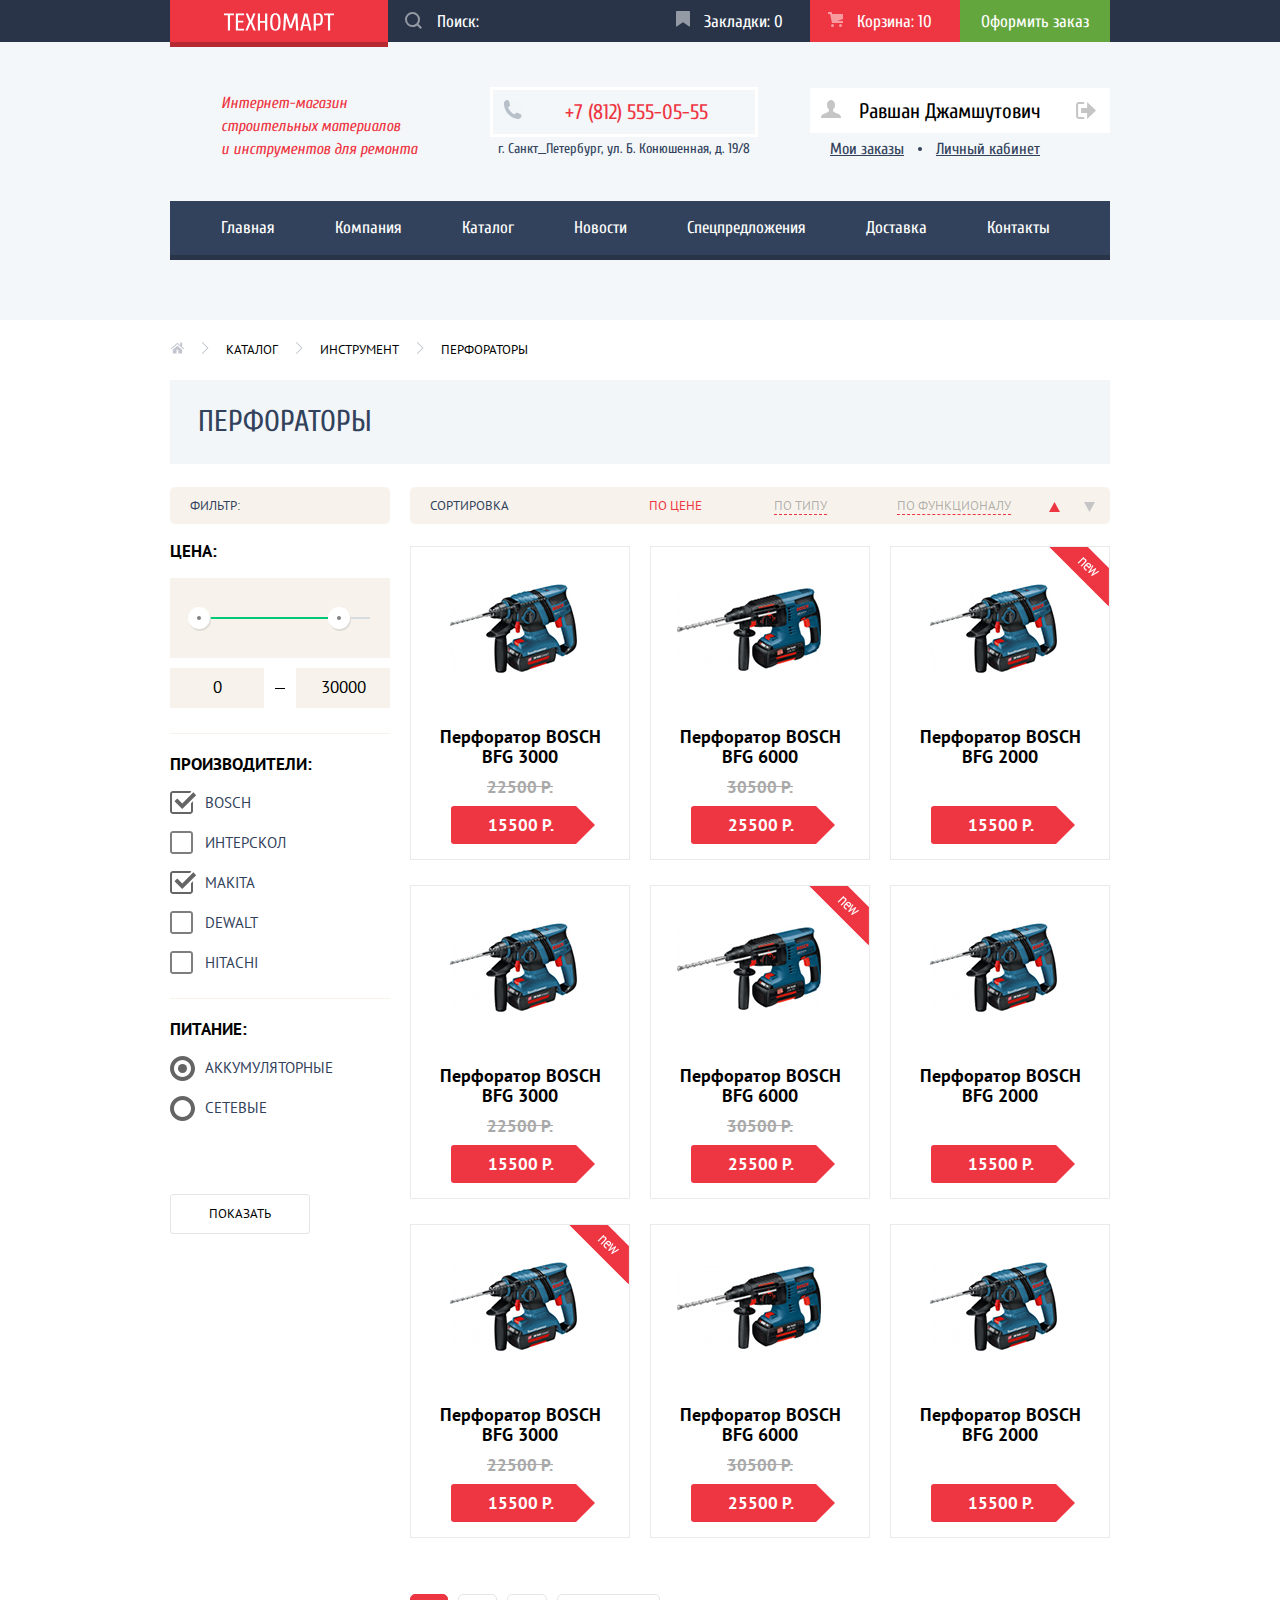
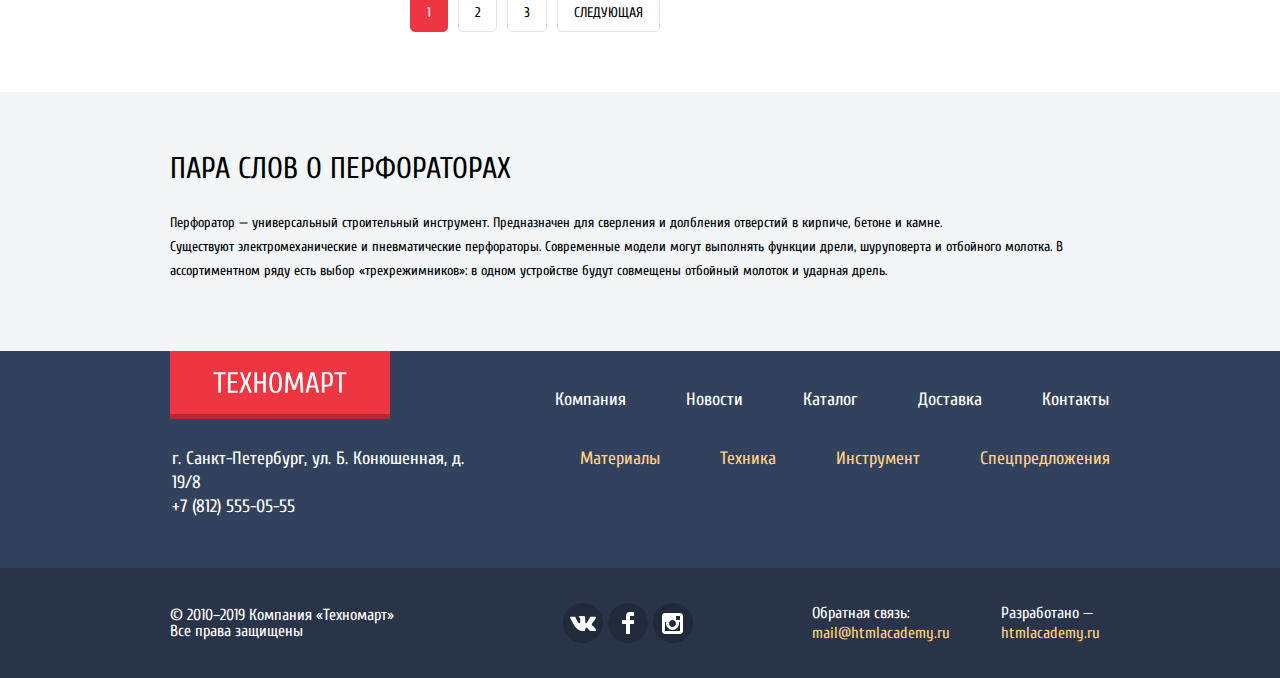
==== commit 972d7616: "FINAL_PRAVKA" ====
--- a/catalog.html
+++ b/catalog.html
@@ -105,7 +105,7 @@
         <form class="filter__form" method="post" action="https://echo.htmlacademy.ru">
           <span class="filter__form__filter">Фильтр:</span>
           <fieldset class="filter__range">
-            <legend class="filter__range__header">Цена</legend>
+            <legend class="filter__range__header">Цена:</legend>
             <div class="filter__range__controls">
               <div class="scale">
                 <div class="bar"></div>
@@ -120,7 +120,7 @@
             </div>
           </fieldset>
           <fieldset class="filter__companys">
-            <legend class="filter__companys__header">Производители</legend>
+            <legend class="filter__companys__header">Производители:</legend>
             <ul>
               <li><input type="checkbox" class="filter__companys-input-checkbox" name="Bosch" id="bosch" checked />
                 <label for="bosch">Вosch</label></li>
@@ -135,7 +135,7 @@
             </ul>
           </fieldset>
           <fieldset class="filter__power">
-            <legend class="filter__power__header">Питание</legend>
+            <legend class="filter__power__header">Питание:</legend>
             <ul>
               <li><input type="radio" class="filter__power-input-radio" name="energy" value="АККУМУЛЯТОРНЫЕ" id="battery" checked />
                 <label for="battery">АККУМУЛЯТОРНЫЕ</label></li>
--- a/css/stylemin.css
+++ b/css/stylemin.css
@@ -1 +1 @@
-body{margin:0 auto;padding:0;font-family:"Cuprum",arial,"sans-serif";font-size:14px;line-height:24px;color:#32425c;box-sizing:border-box;min-width:940px}.container{margin:0 auto;width:940px;box-sizing:border-box}.visually-hidden{position:absolute;width:1px;height:1px;margin:-1px;border:0;padding:0;clip:rect(0 0 0 0);overflow:hidden}.button{display:block;background:#ee3643;color:#fff;box-sizing:border-box;text-transform:uppercase;font-size:14px;text-align:center;padding:8px;border-radius:3px;outline:none;text-decoration:none;border:none}.button:hover{background:#ca2c37}.button:active{background:#ba2732}.header{background:#f4f7f9}.header__top{background:#293449}.header__top .container{height:42px;display:-webkit-box;display:-ms-flexbox;display:-webkit-flex;display:flex;justify-content:space-between}.logo{display:block;height:16px;padding:13px 54px 18px;text-align:center;box-shadow:inset 0 -5px rgba(0,0,0,0.24);background:#ee3643}.logo:hover{background:#ca2c37}.logo:active{background:#ba2732}.header__top__formfind{width:270px;box-sizing:border-box;position:relative}.header__top__formfind input{position:relative;font-size:17px;background:none;border:none;height:40px;padding-left:48px;outline:none;width:215px;color:inherit}.icon-zoom,.icon-bookmarks,.icon-cart{fill:rgba(255,255,255,0.5);position:relative;top:0;left:-10px}.icon-zoom{position:absolute;top:12px;left:16px}.header__top__formfind:hover input{background:#212a3a;color:#fff}.header__top__formfind input:focus{background:#fff;color:#000}.header__top__formfind input:focus+.icon-zoom{fill:#ee3643}.header__top__formfind input:hover+.icon-zoom{fill:#fff}.header__top__formfind input:active+.icon-zoom{fill:#ee3643}.header__top__formfind input::-webkit-input-placeholder{color:#fff}.header__top__formfind input:-moz-placeholder{color:#fff;color:#fff}.header__top__formfind input:-ms-input-placeholder{color:#fff}.header__top__formfind:focus input::-webkit-input-placeholder{color:#000}.header__top__formfind:focus input:-moz-placeholder{color:#000;color:#000}.header__top__formfind:focus input:-ms-input-placeholder{color:#000}.header__top__bookmarks,.header__top__cart,.header__top__checkout{font-size:17px;color:#fff;width:150px;text-align:center;padding:10px 0;text-decoration:none}.header__top__bookmarks:hover,.header__top__cart:hover{background:#212a3a}.header__top__bookmarks:active,.header__top__cart:active{background:#212a3a;color:rgba(255,255,255,0.6)}.header__top__bookmarks:hover .icon-bookmarks,.header__top__cart:hover .icon-cart{fill:#fff}.header__top__bookmarks:active .icon-bookmarks,.header__top__cart:active .icon-cart{fill:rgba(255,255,255,0.6)}.header__top__cart--active{background:#ee3643}.header__top__checkout{background:#63a63e}.header__top__checkout:hover{background:#5fbb2d}.header__top__checkout:active{background:#518534;color:rgba(255,255,255,0.5)}.header__middle{display:-webkit-box;display:-ms-flexbox;display:-webkit-flex;display:flex;justify-content:flex-start;align-items:flex-start;padding:50px 0 35px 51px}.header__middle__about{display:block;width:200px;font-style:italic;font-size:16px;line-height:23px;color:#ee3643;margin:0 62px 0 0}.header__middle__contacts{margin-right:60px;width:270px;position:relative;top:-5px;left:8px}.header__middle__tel{display:block;position:relative;border:3px solid #fff;color:#ee3643;font-size:21px;text-align:center;padding:10px 0 10px 25px;text-decoration:none}.header__middle__contacts a::before{display:block;content:"";position:absolute;background:url(../img/icon-phone.svg) #f2f6f8 no-repeat;width:20px;height:20px;left:10px}.header__middle__contacts address{font-size:14px;font-style:normal;text-align:center}.header__middle__registration{display:-webkit-box;display:-ms-flexbox;display:-webkit-flex;display:flex;justify-content:space-between;position:relative;top:-3px;left:15px;list-style-type:none;margin:0;padding:0}.header__middle__login,.header__middle__logup{display:block;background:#fff;font-size:21px;color:#000;padding:10px 25px;text-align:left;text-decoration:none}.header__middle__registration-top{background:#fff;padding:11px 9px 0 11px;box-sizing:border-box;width:300px;height:45px;position:relative;top:-4px}.header__middle__registration-intro a{font-size:21px;color:#000;text-decoration:none}.header__middle__registration-name:hover,.header__middle__registration-name:hover .icon-user{fill:#32425c}.header__middle__registration-name:active,.header__middle__registration-name:active .icon-user{fill:#c5c5c5;color:rgba(0,0,0,0.5)}.header__middle__registration-name{margin-right:29px}.icon-login{fill:#c5c5c5;position:relative;left:-6px;top:2px}.header__middle__login:hover .icon-login{fill:#32425c}.header__middle__login:active .icon-login{fill:#c5c5c5}.icon-logout{fill:#c5c5c5;position:relative;left:0;top:1px}.icon-logout:hover{fill:#32425c}.icon-logout:active{fill:#c5c5c5}.header__middle__registration-bottom{background:none;padding-left:20px}.header__middle__registration-bottom p{margin:0}.header__middle__registration-bottom a{font-size:16px;color:#32425c;text-align:center;text-decoration:underline}.header__middle__registration-bottom a:hover{color:#ee3643}.header__middle__registration-bottom a:active{color:rgba(0,0,0,0.3)}.header__middle__registration-bottom span{display:inline-block;position:relative;width:4px;height:4px;background:#32425c;border-radius:50%;top:-2px;margin:0 10px;vertical-align:middle}.header__middle__login{margin-right:10px;box-sizing:border-box;text-decoration:none}.header__middle__login:hover,.header__middle__logup:hover{color:#ee3643}.header__middle__login:active,.header__middle__logup:active{color:rgba(0,0,0,0.3)}.icon-user{fill:#c5c5c5;margin-right:13px}.header__nav{padding-bottom:60px;background:#f4f7f9}.header__nav ul{display:-webkit-box;display:-ms-flexbox;display:-webkit-flex;display:flex;justify-content:flex-start;flex-wrap:wrap;padding:0 21px;margin:0;background:#32425c;border-bottom:5px solid #293449;list-style-type:none}.header__nav a{display:block;padding:15px 30px;background:#32425c;color:#fff;text-align:center;font-size:17px;text-decoration:none}.header__nav a:hover{background:#293449}.header__nav a:active{background:#1d2739;color:rgba(255,255,255,0.5)}.main{position:relative}.cataloge__top{padding:60px 0 0}.cataloge__top,.cataloge__bottom{display:-webkit-box;display:-ms-flexbox;display:-webkit-flex;display:flex;justify-content:space-between;flex-wrap:wrap}.cataloge__bottom{padding:0 0 30px}.cataloge__item{padding:22px 22px 21px;box-sizing:border-box;width:32%;margin-bottom:20px}.cataloge__item h3{font-size:24px;color:#fff;margin:0 0 18px}.cataloge__bottom-right{width:32%}.cataloge__bottom-right .cataloge__item{width:100%}.cataloge__item a{display:block;width:135px;background:rgba(0,0,0,0.1);font-size:14px;text-transform:uppercase;color:#fff;padding:7px 20px;border-radius:5px;box-sizing:border-box;text-align:center;text-decoration:none}.cataloge__item a:hover{background:rgba(0,0,0,0.2)}.cataloge__item a:active{background:rgba(0,0,0,0.3)}.material{position:relative;background:#ffbf47 url(../img/icon-material.svg) no-repeat 214px 28px}.tools{position:relative;background:#3bbce3 url(../img/icon-tools.svg) no-repeat 197px 31px}.technics{position:relative;background:#dc91d8 url(../img/icon-technics.svg) no-repeat 194px 28px}.sale{position:relative;background:#8ed78f url(../img/icon-sale.svg) no-repeat 197px 27px;margin-bottom:20px}.delivery{position:relative;background:#ffc047 url(../img/icon-delivery.svg) no-repeat 191px 31px}.cataloge__slider{position:relative}.cataloge__slider h2{font-size:36px;color:#fff;margin:0 0 8px}.cataloge__slider__leftarrow,.cataloge__slider__rightarrow{display:block;text-indent:-9999px;position:absolute}.cataloge__slider__leftarrow svg{position:absolute;fill:#fff;top:-153px;left:24px;z-index:1}.cataloge__slider__rightarrow svg{position:absolute;fill:#fff;top:-153px;right:-558px;z-index:1}.cataloge__slider__leftarrow svg:hover,.cataloge__slider__rightarrow svg:hover{fill:#ca2c37}.cataloge__slider__leftarrow svg:active,.cataloge__slider__rightarrow svg:active{fill:#ba2732}.cataloge__slider p{font-size:18px;color:#fff;margin:0}.cataloge__slider-1,.cataloge__slider-2{position:relative;width:620px;height:266px;padding:29px 0 0 25px;box-sizing:border-box}.cataloge__slider-1{background:url(../img/slider-1.jpg) #a4937e no-repeat}.cataloge__slider-2{background:url(../img/slider-2.jpg) #6c544a no-repeat}.cataloge__slider--hidden{display:none}.button-slider{position:absolute;top:203px;left:24px;padding:8px 50px}.slider_pagination{display:flex;position:absolute;bottom:22px;left:256px}.slider_pagination__item{display:block;width:7px;height:7px;border-radius:50%;border:2px solid #fff;background:#fff;margin-right:8px;cursor:pointer}.slider_pagination__item--active{background:#ee3643}.product__cataloge,.product__cataloge--inside{display:-webkit-box;display:-ms-flexbox;display:-webkit-flex;display:flex;justify-content:space-between;position:relative;flex-wrap:wrap;padding:22px 0 31px}.product__cataloge__item{text-align:center;position:relative;border:1px solid #eaeaea;box-sizing:border-box;padding:33px 0 50px;width:calc(25% - 14px)}.product__cataloge__item-buy{position:absolute;width:100%;padding:45px 40px 30px;background:#fff;box-sizing:border-box;top:0;left:0}.product__cataloge__item-buy--hidden{display:none}.product__cataloge__item:hover,.product__cataloge__item--inside:hover{box-shadow:0 0 30px rgba(0,0,0,0.3)}.product__cataloge__item:hover .product__cataloge__item-buy--hidden,.product__cataloge__item--inside:hover .product__cataloge__item-buy--hidden{display:block;z-index:1}.product__cataloge__item--inside{text-align:center;position:relative;border:1px solid #eaeaea;box-sizing:border-box;padding:33px 0 50px;width:220px;margin-bottom:25px}.product__cataloge__bfg2000,.product__cataloge__bfg3000,.product__cataloge__bfg6000,.product__cataloge__bfg9000{margin-bottom:40px}.product__cataloge__buy,.product__cataloge__bookmarks{position:relative;display:block;color:#fff;box-sizing:border-box;text-transform:uppercase;font-size:14px;text-align:center;padding:4px;border-radius:3px;border:3px solid #63a63e;background-color:#63a63e;margin-bottom:7px;cursor:pointer;text-decoration:none}.product__cataloge__bookmarks{background:#fff;color:#000}.product__cataloge__buy:hover{background:#5fbb2d;border:3px solid #5fbb2d;border-bottom:3px solid #63a63e}.product__cataloge__buy:active{background:#518534;border:3px solid #518534}.product__cataloge__bookmarks:hover{background:#fff;border:3px solid #32425c}.product__cataloge__bookmarks:active{border:3px solid rgba(50,60,92,0.3);color:rgba(50,60,92,0.3)}.icon-busket{position:absolute;top:6px;left:12px;fill:rgba(255,255,255,0.5)}.product__cataloge__buy:hover .icon-busket,.product__cataloge__buy:active .icon-busket{fill:rgba(255,255,255,1)}.bfg2000-flag,.bfg3000-flag,.bfg6000-flag,.bfg9000-flag{position:relative}.bfg-flag{display:block;position:absolute;top:0;right:0;z-index:1}.product__header,.companys__header{display:-webkit-box;display:-ms-flexbox;display:-webkit-flex;display:flex;justify-content:space-between;align-items:center;background:#f9f5f0;padding:26px 24px 20px 27px}.product__header h2,.companys__header h2{margin:0;font-weight:400;font-size:30px;text-transform:uppercase}.product__button{padding:8px 56px}.product__cataloge{padding:25px 0}.product__cataloge__header{display:block;font-family:"pt sans",arial,"sans-serif";font-size:18px;line-height:20px;font-weight:700;text-align:center;padding:0 20px;color:#000;margin-bottom:8px;text-decoration:none}.product__cataloge__oldprice{font-family:"pt sans",arial,"sans-serif";font-size:17px;font-weight:700;text-align:center;color:#a9a9a9;text-decoration:line-through;margin:0 0 10px}.product__cataloge__newprice{position:absolute;bottom:15px;left:40px;width:125px;font-family:"pt sans",arial,"sans-serif";font-size:17px;font-weight:700;color:#fff;background:#ee3643;padding:7px 0 7px 15px;box-sizing:border-box;border-top-left-radius:3px;border-bottom-left-radius:3px;text-decoration:none}.product__cataloge__newprice::after{display:block;content:"";position:absolute;top:0;right:-38px;border:19px solid transparent;border-left:19px solid #ee3643}.product__cataloge__newprice:hover{background:#ca2c37}.product__cataloge__newprice:active{background:#ba2732}.product__cataloge__newprice:hover::after{border-left:19px solid #ca2c37}.product__cataloge__newprice:active::afterx{border-left:20px solid #ba2732}.product__pagination{display:-webkit-box;display:-ms-flexbox;display:-webkit-flex;display:flex;justify-content:flex-start;flex-wrap:wrap;list-style-type:none;margin:0;padding:0}.product__pagination__item{display:block;padding:6px 16px;text-align:center;text-transform:uppercase;border-radius:5px;border:1px solid #e5e5e5;margin-right:10px;margin-bottom:10px;color:#000;text-decoration:none}.product__pagination__item:hover{border:1px solid #bdc6ca}.product__pagination__item:active{border:1px solid #ee3643}.product__pagination__item--active,.product__pagination__item--active:active,.product__pagination__item--active:hover{background:#ee3643;color:#fff;border:1px solid #ee3643}.companys__items{display:-webkit-box;display:-ms-flexbox;display:-webkit-flex;display:flex;justify-content:space-between;flex-wrap:wrap;padding:10px 0 53px}.companys__item{display:-webkit-box;display:-ms-flexbox;display:-webkit-flex;display:flex;justify-content:center;width:calc(25% - 14px);height:145px;box-sizing:border-box;border:1px solid #eaeaea;margin-bottom:20px}.companys__item:hover{box-shadow:0 0 30px rgba(0,0,0,0.3)}.companys__item:active{box-shadow:0 5px 15px rgba(0,0,0,0.2)}.companys__item:active img{opacity:.3}.companys__item{display:-webkit-box;display:-ms-flexbox;display:-webkit-flex;display:flex;justify-content:center;align-items:center}.companys__item img{margin:0 auto}.companys__button{padding:8px 70px}.service{background:#f4f8fa;box-sizing:border-box;padding:40px 0}.service__header{width:400px;margin-bottom:68px}.service__header h2{font-size:30px;font-weight:400;color:#000;margin-bottom:30px;text-transform:uppercase}.service__header p{color:#000}.service__features{list-style-type:none;padding:0;margin:0}.service__features-content{display:-webkit-box;display:-ms-flexbox;display:-webkit-flex;display:flex;position:relative;justify-content:space-between}.service__features-content::before{display:block;content:"";position:absolute;background:url(../img/vertical-shadow.png) no-repeat;width:10px;height:272px;left:230px;top:-35px}.service__features__delivery,.service__features__garanty,.service__features__credit{display:block;width:240px;background:#32425c;font-size:21px;font-weight:700;color:#fff;box-sizing:border-box;padding:16px 0 22px 22px;text-decoration:none;text-align:left;outline:none;border:none}.service__features__delivery:hover,.service__features__garanty:hover,.service__features__credit:hover{background:#293449}.service__features__delivery:active,.service__features__garanty:active,.service__features__credit:active{background:#fff;color:#32425c}.service__features__delivery-active{background:#fff;color:#32425c}.service__features__delivery-active:hover{background:#fff;color:#32425c}.service__content{padding-left:80px;width:100%}.service__content__delivery h2{text-transform:uppercase;margin:5px 0 30px;font-weight:400;color:#32425c;font-size:36px}.service__content__delivery{background:url(../img/delivery.png) #f4f7f9 no-repeat top right;background-position:150px 20px;min-height:240px}.service__content__garanty{background:url(../img/garanty.png) #f4f7f9 no-repeat top right;min-height:240px}.service__content__credit{background:url(../img/credit.png) #f4f7f9 no-repeat top right;min-height:240px}.service__content p{width:270px;color:#000;margin:0}.service__content p:last-child{width:220px}.service__content-button{padding:14px 0;width:195px}.about .container{display:-webkit-box;display:-ms-flexbox;display:-webkit-flex;display:flex;justify-content:space-between;padding:55px 0 86px;position:relative}.about h2{font-size:30px;color:#000;text-transform:uppercase;font-weight:400;margin-bottom:30px}.about p{font-family:"pt sans",arial,"sans-serif";font-size:13px}.about__company_p1{width:525px;margin-bottom:25px}.about__company_p2{width:435px;margin-bottom:18px}.about__company ul{padding:0;margin-bottom:30px}.about__company li{display:block;position:relative;font-size:18px;color:#000;margin-left:35px;margin-bottom:14px}.about__company li::before{display:block;content:"";position:relative;top:12px;left:-34px;width:25px;height:2px;background:#ee3643}.about__contacts p{width:180px;margin-bottom:30px}.about__contacts a{display:block}.about__contacts__map{display:block;width:300px;height:158px;margin-bottom:39px;background:#f5f3ed}.about__button{padding:8px 40px;width:220px}.map__button{padding:8px 40px;width:300px}.footer__top{background:#32425c}.footer__top .container{display:-webkit-box;display:-ms-flexbox;display:-webkit-flex;display:flex;justify-content:space-between}.footer__contacts{margin-bottom:48px}.logo__footer{width:220px;padding:21px 0 31px;margin-bottom:28px}.footer__top__contacts{width:325px;padding-left:2px}.footer__top__contacts a,.footer__top__contacts address{color:#fff;font-size:18px;font-style:normal;text-decoration:none}.footer__nav{padding-bottom:43px}.footer__nav ul{display:-webkit-box;display:-ms-flexbox;display:-webkit-flex;display:flex;justify-content:flex-start;flex-wrap:wrap;margin:37px 0 35px}.footer__nav ul:last-child{margin:0 0 0 25px}.footer__nav li{text-align:center;font-size:18px;text-align:left;margin-right:60px}.footer__nav li:last-child{margin-right:0}.footer__nav__top a{color:#fff;text-decoration:none}.footer__nav__bottom a{color:#ffd180;text-decoration:none}.footer__nav__top a:hover,.footer__nav__bottom a:hover{text-decoration:underline}.footer__nav__top a:active,.footer__nav__bottom a:active{text-decoration:none;opacity:.5}.footer__bottom{background:#293449}.footer__bottom .container{display:-webkit-box;display:-ms-flexbox;display:-webkit-flex;display:flex;justify-content:space-between;color:#fff;padding:35px 0}.footer__bottom__copyright{width:350px}.footer__bottom__copyright p{font-size:16px;margin:0 0 -8px}.social__button{display:block;width:40px;height:40px;border-radius:50%;background-color:#212a3a}.footer__bottom__social{display:-webkit-box;display:-ms-flexbox;display:-webkit-flex;display:flex;justify-content:space-between;flex-wrap:wrap;text-indent:-9999px;list-style-type:none;margin:0;padding:0;position:relative;left:-45px}.footer__bottom__social li{margin-right:5px}.footer__bottom__social li:last-child{margin-right:0}.filter__range__min,.filter__range__max{text-indent:-9999px}.vk{background-image:url(../img/icon-vk.svg);background-position:center;background-repeat:no-repeat}.fb{background-image:url(../img/icon-fb.svg);background-position:center;background-repeat:no-repeat}.inst{background-image:url(../img/icon-insta.svg);background-position:center;background-repeat:no-repeat}.vk:hover,.fb:hover,.inst:hover,.vk:active,.fb:active,.inst:active{background-color:#ee3643}.footer__bottom__mail{display:-webkit-box;display:-ms-flexbox;display:-webkit-flex;display:flex;justify-content:space-between;font-size:16px;line-height:20px;width:285px;position:relative;left:-13px}.footer__bottom__mail a{color:#ffd180;text-decoration:none}.footer__bottom__mail a:hover{text-decoration:underline}.footer__bottom__mail a:active{text-decoration:none;color:#ee3643}.footer__bottom__mail_p1,.footer__bottom__mail_p2{display:block;margin:0}.footer__bottom__mail_p1{margin-right:51px}.breadcrumbs ul{display:-webkit-box;display:-ms-flexbox;display:-webkit-flex;display:flex;justify-content:flex-start;flex-wrap:wrap;list-style-type:none;padding:0;margin:18px 0}.breadcrumbs h2{padding:30px 0 30px 28px;background:#f2f6f8;color:#32425c;margin:0;text-transform:uppercase;font-size:30px;font-weight:400}.breadcrumbs li,.breadcrumbs a{font-family:"pt sans",arial,"sans-serif";color:#000;text-transform:uppercase;font-size:13px;text-decoration:none}.breadcrumbs li{margin-right:17px}.filter{display:-webkit-box;display:-ms-flexbox;display:-webkit-flex;display:flex;justify-content:space-between;padding:23px 0 50px}.filter__form{width:220px}.filter__products__line{display:-webkit-box;display:-ms-flexbox;display:-webkit-flex;display:flex;justify-content:flex-start;flex-wrap:wrap;background:#f7f3ec;padding:7px 0 6px 20px;border-radius:5px;list-style-type:none;margin:0;position:relative}.filter__products__line li:first-child{margin-right:140px;text-transform:uppercase;font-family:"pt sans",arial,"sans-serif";font-size:13px}.filter__products__line li:nth-child(2){margin-right:32px}.filter__products__line li:nth-child(3){margin-right:30px}.filter__products__line li:nth-child(5){margin-right:0}.filter__products__price,.filter__products__type,.filter__products__function{display:block;margin-right:40px;text-transform:uppercase;font-family:"pt sans",arial,"sans-serif";color:rgba(0,0,0,0.3);font-size:13px;border-bottom:1px dashed #ee3643;text-decoration:none;height:20px}.filter__products__price{color:#ee3643;border-bottom:none}.filter__products__price:hover,.filter__products__type:hover,.filter__products__function:hover{color:rgba(0,0,0,0.5);border-bottom:1px solid #ee3643}.filter__products__price:active,.filter__products__type:active,.filter__products__function:active{color:#ee3643;border-bottom:none}.filter__products__lineup,.filter__products__linedown{display:block;text-indent:-9999px;width:10px}.filter__products__lineup svg{position:absolute;fill:#c5c5c5;top:15px;right:30px}.filter__products__linedown svg{position:absolute;fill:#c5c5c5;top:15px;right:15px}.filter__products__lineup--active svg{fill:#ee3643;margin-right:20px}.filter__products__lineup svg:hover,.filter__products__linedown svg:hover{fill:#231f20}.filter__products__lineup svg:active,.filter__products__linedown svg:active{fill:#ee3643}.filter__form__filter{display:block;font-family:"pt sans",arial,"sans-serif";background:#f7f3ec;padding:7px 0 6px 20px;font-size:13px;text-transform:uppercase;border-radius:5px}.filter__range__data span{display:block;position:relative;top:20px;width:10px;height:1px;background:#000}.filter__products{width:700px}.filter__range__header,.filter__companys__header,.filter__power__header{display:block;font-family:"pt sans",arial,"sans-serif";text-transform:uppercase;font-size:17px;font-weight:700;color:#000;border:0;padding:15px 0;margin:0}.filter__range,.filter__companys,.filter__power{border:none;padding:0;margin:0}.filter__range__controls{position:relative;margin-bottom:10px}.scale{width:100%;height:80px;background:#f7f3ec;box-sizing:border-box;padding:39px 20px}.bar{width:100%;height:2px;background:#00ca74;position:relative}.bar::after{position:absolute;content:"";background:#d7dcde;top:0;right:0;width:29px;height:2px}.filter__range{padding-bottom:25px;border-bottom:1px solid #f7f3ec}.filter__range__data input[type="number"]::-webkit-outer-spin-button,.filter__range__data input[type="number"]::-webkit-inner-spin-button{-webkit-appearance:none;margin:0}.filter__range__data input[type="number"]{-moz-appearance:textfield}.filter__range__data input[type="number"]:hover,.filter__range__data input[type="number"]:focus{-moz-appearance:number-input}.filter__range__data input[type=number]::-webkit-inner-spin-button,.filter__range__data input[type=number]::-webkit-outer-spin-button{-webkit-appearance:none;margin:0}.filter__companys{padding-bottom:17px;border-bottom:1px solid #f7f3ec}.filter__power{margin-bottom:68px}.filter__range__toggle{width:4px;height:4px;border:9px solid #fff;border-radius:50%;background:gray;box-shadow:1px 2px #e0ddd8}.filter__range__min{position:absolute;content:"";top:29px;left:18px}.filter__range__max{position:absolute;content:"";top:29px;right:40px}.filter__range__data{display:-webkit-box;display:-ms-flexbox;display:-webkit-flex;display:flex;justify-content:space-between;font-family:"pt sans",arial,"sans-serif";font-size:17px;text-align:center}.filter__range__data input[type="number"]{background:#f7f3ec;border:0;width:94px;padding:10px 0;text-align:center}.main_about{padding:65px 0 54px;background:#f2f6f8}.main_about h2{margin:0 0 30px;color:#000;text-transform:uppercase;font-size:30px;font-weight:400}.main_about p{color:#000}.main_about-information p{margin:0}.filter__form input[type="checkbox"],.filter__form input[type="radio"]{display:none;position:relative}.filter__companys ul,.filter__power ul{list-style-type:none;margin:0;padding:0}.filter__companys legend,.filter__power legend{margin-bottom:0;padding:18px 0 5px}.filter__companys label,.filter__power label{display:block;position:relative;font-family:"pt sans",arial,"sans-serif";font-size:15px;text-transform:uppercase;padding:10px 35px 6px;cursor:pointer}.filter__companys-input-checkbox+label::before{display:block;content:"";position:absolute;background:url(../img/checkbox-off.svg) #fff no-repeat;width:27px;height:23px;top:10px;left:0;opacity:.5}.filter__companys-input-checkbox:hover+label::before{display:block;content:"";position:absolute;background:url(../img/checkbox-off.svg) #fff no-repeat;width:27px;height:23px;top:10px;left:0;opacity:.8}.filter__companys-input-checkbox:active+label::before{display:block;content:"";position:absolute;background:url(../img/checkbox-off.svg) #fff no-repeat;width:27px;height:23px;top:10px;left:0;opacity:.3}.filter__companys-input-checkbox:checked+label::before{display:block;content:"";position:absolute;background:url(../img/checkbox-on.svg) #fff no-repeat;width:27px;height:23px;top:10px;left:0;opacity:.6}.filter__companys-input-checkbox:hover:checked+label::before{display:block;content:"";position:absolute;background:url(../img/checkbox-on.svg) #fff no-repeat;width:27px;height:23px;top:10px;left:0;opacity:.8}.filter__companys-input-checkbox:active:checked+label::before{display:block;content:"";position:absolute;background:url(../img/checkbox-on.svg) #fff no-repeat;width:27px;height:23px;top:10px;left:0;opacity:.3}.filter__power-input-radio+label::before{display:block;content:"";position:absolute;background:url(../img/radio-off.svg) #fff no-repeat;width:25px;height:25px;top:10px;left:0;opacity:.6}.filter__power-input-radio:hover+label::before{display:block;content:"";position:absolute;background:url(../img/radio-off.svg) #fff no-repeat;width:25px;height:25px;top:10px;left:0;opacity:.8;display:block;position:absolute;background:url(../img/radio-off.svg) #fff no-repeat;width:25px;height:25px;top:10px;left:0;opacity:.3}.filter__power-input-radio:checked+label::before{display:block;content:"";position:absolute;background:url(../img/radio-on.svg) #fff no-repeat;width:25px;height:25px;top:10px;left:0;opacity:.6}.filter__power-input-radio:hover:checked+label::before{display:block;content:"";position:absolute;background:url(../img/radio-on.svg) #fff no-repeat;width:25px;height:25px;top:10px;left:0;opacity:.8}.filter__power-input-radio:active:checked+label::before{display:block;content:"";position:absolute;background:url(../img/radio-on.svg) #fff no-repeat;width:25px;height:25px;top:10px;left:0;opacity:.3}.submit-button{display:block;background:#fff;width:140px;color:#000;outline:none;padding:12px 0;border:1px solid #e5e5e5;font-family:"pt sans",arial,"sans-serif";font-size:13px}.submit-button:hover{color:#fff}.send-button{display:block;width:100%;color:#fff;outline:none;padding:14px 0;border:1px solid #e5e5e5}.contacts__popup{display:none;position:fixed;top:50%;left:50%;transform:translateX(-50%) translateY(-50%);width:620px;background:#fff;border-top:7px solid #ff5357;box-shadow:0 0 30px rgba(0,0,0,0.3);z-index:3}.contacts__popup--show{display:block}.contacts__popup form{display:-webkit-box;display:-ms-flexbox;display:-webkit-flex;display:flex;justify-content:flex-start;flex-wrap:wrap;padding:45px 82px 0}.contacts__popup__name,.contacts__popup__email{width:calc(50% - 20px)}.contacts__popup__name{margin-right:33px}.contacts__popup__name label,.contacts__popup__email label,.contacts__popup__textarea label{display:block}.contacts__popup__textarea{width:100%}.contacts__popup label{font-size:18px;color:#000;margin-bottom:7px}.contacts__popup input{width:220px;padding:9px 14px;border:2px solid #dee3e4;border-radius:2px;color:#a9a9a9;font-family:"pt sans",arial,"sans-serif";font-size:13px;outline:none;box-sizing:border-box;margin-bottom:20px}.contacts__popup input:hover,.contacts__popup textarea:hover{border:2px solid #b5b5b5}.contacts__popup input:active,.contacts__popup textarea:active{border:2px solid #ee3643}.contacts__popup input:focus,.contacts__popup textarea:focus{border:2px solid #ee3643}.contacts__popup__textarea{margin-bottom:30px}.contacts__popup textarea{width:460px;height:110px;padding:12px 14px;border:2px solid #dee3e4;border-radius:2px;color:#a9a9a9;font-family:"pt sans",arial,"sans-serif";font-size:13px;outline:none;box-sizing:border-box;resize:none}.contacts__popup__sendbutton{box-sizing:border-box;padding:35px 80px;background:#f4f4f4}.button__close{position:absolute;top:8px;right:2px;fill:#ee3643;border:none;background:none;cursor:pointer;z-index:3}.map__popup{display:none;position:fixed;top:50%;left:50%;transform:translateX(-50%) translateY(-50%);width:940px;height:450px;box-shadow:0 0 30px rgba(0,0,0,0.3);z-index:1;background-color:#f4f2ed}.map__popup--show{display:block}.product__popup{display:none;position:fixed;top:50%;left:50%;transform:translateX(-50%) translateY(-50%);width:620px;height:275px;background:#fff;border-top:7px solid #ff5357;box-shadow:0 0 30px rgba(0,0,0,0.3);z-index:2}.product__popup--show{display:block}.product__popup__header{display:-webkit-box;display:-ms-flexbox;display:-webkit-flex;display:flex;justify-content:flex-start;align-items:center;height:165px;box-sizing:border-box;padding:0 0 0 80px}.product__popup__header p{font-size:30px;margin:0;position:relative;top:-5px;left:5px}.product__popup__header img{margin-right:30px}.product__popup__footer{display:-webkit-box;display:-ms-flexbox;display:-webkit-flex;display:flex;justify-content:space-between;box-sizing:border-box;height:110px;padding:35px 80px;background:#f4f4f4}.product__pop__button{width:220px;padding:14px 0}.product__pop__button--active{background:#fff;color:#000}.product__pop__button--active:hover{background:#fff;color:#000}
+body{margin:0 auto;padding:0;font-family:"Cuprum",arial,"sans-serif";font-size:14px;line-height:24px;color:#32425c;box-sizing:border-box;min-width:940px}.container{margin:0 auto;width:940px;box-sizing:border-box}.visually-hidden{position:absolute;width:1px;height:1px;margin:-1px;border:0;padding:0;clip:rect(0 0 0 0);overflow:hidden}.button{display:block;background:#ee3643;color:#fff;box-sizing:border-box;text-transform:uppercase;font-size:14px;text-align:center;padding:8px;border-radius:3px;outline:none;text-decoration:none;border:none}.button:hover{background:#ca2c37}.button:active{background:#ba2732}.header{background:#f4f7f9}.header__top{background:#293449}.header__top .container{height:42px;display:-webkit-box;display:-ms-flexbox;display:-webkit-flex;display:flex;justify-content:space-between}.logo{display:block;height:16px;padding:13px 54px 18px;text-align:center;box-shadow:inset 0 -5px rgba(0,0,0,0.24);background:#ee3643}.logo:hover{background:#ca2c37}.logo:active{background:#ba2732}.header__top__formfind{width:270px;box-sizing:border-box;position:relative}.header__top__formfind input{position:relative;font-size:17px;background:none;border:none;height:40px;padding-left:48px;outline:none;width:215px;color:inherit}.icon-zoom,.icon-bookmarks,.icon-cart{fill:rgba(255,255,255,0.5);position:relative;top:0;left:-10px}.icon-zoom{position:absolute;top:12px;left:16px}.header__top__formfind:hover input{background:#212a3a;color:#fff}.header__top__formfind input:focus{background:#fff;color:#000}.header__top__formfind input:focus+.icon-zoom{fill:#ee3643}.header__top__formfind input:hover+.icon-zoom{fill:#fff}.header__top__formfind input:active+.icon-zoom{fill:#ee3643}.header__top__formfind input::-webkit-input-placeholder{color:#fff}.header__top__formfind input:-moz-placeholder{color:#fff;color:#fff}.header__top__formfind input:-ms-input-placeholder{color:#fff}.header__top__formfind:focus input::-webkit-input-placeholder{color:#000}.header__top__formfind:focus input:-moz-placeholder{color:#000;color:#000}.header__top__formfind:focus input:-ms-input-placeholder{color:#000}.header__top__bookmarks,.header__top__cart,.header__top__checkout{font-size:17px;color:#fff;width:150px;text-align:center;padding:10px 0;text-decoration:none}.header__top__bookmarks:hover,.header__top__cart:hover{background:#212a3a}.header__top__bookmarks:active,.header__top__cart:active{background:#212a3a;color:rgba(255,255,255,0.6)}.header__top__bookmarks:hover .icon-bookmarks,.header__top__cart:hover .icon-cart{fill:#fff}.header__top__bookmarks:active .icon-bookmarks,.header__top__cart:active .icon-cart{fill:rgba(255,255,255,0.6)}.header__top__cart--active{background:#ee3643}.header__top__checkout{background:#63a63e}.header__top__checkout:hover{background:#5fbb2d}.header__top__checkout:active{background:#518534;color:rgba(255,255,255,0.5)}.header__middle{display:-webkit-box;display:-ms-flexbox;display:-webkit-flex;display:flex;justify-content:flex-start;align-items:flex-start;padding:50px 0 35px 51px}.header__middle__about{display:block;width:200px;font-style:italic;font-size:16px;line-height:23px;color:#ee3643;margin:0 62px 0 0}.header__middle__contacts{margin-right:60px;width:270px;position:relative;top:-5px;left:8px}.header__middle__tel{display:block;position:relative;border:3px solid #fff;color:#ee3643;font-size:21px;text-align:center;padding:10px 0 10px 25px;text-decoration:none}.header__middle__contacts a::before{display:block;content:"";position:absolute;background:url(../img/icon-phone.svg) #f2f6f8 no-repeat;width:20px;height:20px;left:10px}.header__middle__contacts address{font-size:14px;font-style:normal;text-align:center}.header__middle__registration{display:-webkit-box;display:-ms-flexbox;display:-webkit-flex;display:flex;justify-content:space-between;position:relative;top:-3px;left:15px;list-style-type:none;margin:0;padding:0}.header__middle__login,.header__middle__logup{display:block;background:#fff;font-size:21px;color:#000;padding:10px 25px;text-align:left;text-decoration:none}.header__middle__registration-top{background:#fff;padding:11px 9px 0 11px;box-sizing:border-box;width:300px;height:45px;position:relative;top:-4px}.header__middle__registration-intro a{font-size:21px;color:#000;text-decoration:none}.header__middle__registration-name:hover,.header__middle__registration-name:hover .icon-user{fill:#32425c}.header__middle__registration-name:active,.header__middle__registration-name:active .icon-user{fill:#c5c5c5;color:rgba(0,0,0,0.5)}.header__middle__registration-name{margin-right:29px}.icon-login{fill:#c5c5c5;position:relative;left:-6px;top:2px}.header__middle__login:hover .icon-login{fill:#32425c}.header__middle__login:active .icon-login{fill:#c5c5c5}.icon-logout{fill:#c5c5c5;position:relative;left:0;top:1px}.icon-logout:hover{fill:#32425c}.icon-logout:active{fill:#c5c5c5}.header__middle__registration-bottom{background:none;padding-left:20px}.header__middle__registration-bottom p{margin:0}.header__middle__registration-bottom a{font-size:16px;color:#32425c;text-align:center;text-decoration:underline}.header__middle__registration-bottom a:hover{color:#ee3643}.header__middle__registration-bottom a:active{color:rgba(0,0,0,0.3)}.header__middle__registration-bottom span{display:inline-block;position:relative;width:4px;height:4px;background:#32425c;border-radius:50%;top:-2px;margin:0 10px;vertical-align:middle}.header__middle__login{margin-right:10px;box-sizing:border-box;text-decoration:none}.header__middle__login:hover,.header__middle__logup:hover{color:#ee3643}.header__middle__login:active,.header__middle__logup:active{color:rgba(0,0,0,0.3)}.icon-user{fill:#c5c5c5;margin-right:13px}.header__nav{padding-bottom:60px;background:#f4f7f9}.header__nav ul{display:-webkit-box;display:-ms-flexbox;display:-webkit-flex;display:flex;justify-content:flex-start;flex-wrap:wrap;padding:0 21px;margin:0;background:#32425c;border-bottom:5px solid #293449;list-style-type:none}.header__nav a{display:block;padding:15px 30px;background:#32425c;color:#fff;text-align:center;font-size:17px;text-decoration:none}.header__nav a:hover{background:#293449}.header__nav a:active{background:#1d2739;color:rgba(255,255,255,0.5)}.main{position:relative}.cataloge__top{padding:60px 0 0}.cataloge__top,.cataloge__bottom{display:-webkit-box;display:-ms-flexbox;display:-webkit-flex;display:flex;justify-content:space-between;flex-wrap:wrap}.cataloge__bottom{padding:0 0 30px}.cataloge__item{padding:22px 22px 21px;box-sizing:border-box;width:32%;margin-bottom:20px}.cataloge__item h3{font-size:24px;color:#fff;margin:0 0 18px}.cataloge__bottom-right{width:32%}.cataloge__bottom-right .cataloge__item{width:100%}.cataloge__item a{display:block;width:135px;background:rgba(0,0,0,0.1);font-size:14px;text-transform:uppercase;color:#fff;padding:7px 20px;border-radius:5px;box-sizing:border-box;text-align:center;text-decoration:none}.cataloge__item a:hover{background:rgba(0,0,0,0.2)}.cataloge__item a:active{background:rgba(0,0,0,0.3)}.material{position:relative;background:#ffbf47 url(../img/icon-material.svg) no-repeat 214px 28px}.tools{position:relative;background:#3bbce3 url(../img/icon-tools.svg) no-repeat 197px 31px}.technics{position:relative;background:#dc91d8 url(../img/icon-technics.svg) no-repeat 194px 28px}.sale{position:relative;background:#8ed78f url(../img/icon-sale.svg) no-repeat 197px 27px;margin-bottom:20px}.delivery{position:relative;background:#ffc047 url(../img/icon-delivery.svg) no-repeat 191px 31px}.cataloge__slider{position:relative}.cataloge__slider h2{font-size:36px;color:#fff;margin:0 0 8px}.cataloge__slider__leftarrow,.cataloge__slider__rightarrow{display:block;text-indent:-9999px;position:absolute}.cataloge__slider__leftarrow svg{position:absolute;fill:#fff;top:-153px;left:24px;z-index:1}.cataloge__slider__rightarrow svg{position:absolute;fill:#fff;top:-153px;right:-558px;z-index:1}.cataloge__slider__leftarrow svg:hover,.cataloge__slider__rightarrow svg:hover{fill:#ca2c37}.cataloge__slider__leftarrow svg:active,.cataloge__slider__rightarrow svg:active{fill:#ba2732}.cataloge__slider p{font-size:18px;color:#fff;margin:0}.cataloge__slider-1,.cataloge__slider-2{position:relative;width:620px;height:266px;padding:29px 0 0 25px;box-sizing:border-box}.cataloge__slider-1{background:url(../img/slider-1.jpg) #a4937e no-repeat}.cataloge__slider-2{background:url(../img/slider-2.jpg) #6c544a no-repeat}.cataloge__slider--hidden{display:none}.button-slider{position:absolute;top:203px;left:24px;padding:8px 50px}.slider_pagination{display:flex;position:absolute;bottom:22px;left:256px}.slider_pagination__item{display:block;width:7px;height:7px;border-radius:50%;border:2px solid #fff;background:#fff;margin-right:8px;cursor:pointer}.slider_pagination__item--active{background:#ee3643}.product__cataloge,.product__cataloge--inside{display:-webkit-box;display:-ms-flexbox;display:-webkit-flex;display:flex;justify-content:space-between;position:relative;flex-wrap:wrap;padding:22px 0 31px}.product__cataloge__item{text-align:center;position:relative;border:1px solid #eaeaea;box-sizing:border-box;padding:33px 0 50px;width:calc(25% - 14px)}.product__cataloge__item-buy{position:absolute;width:100%;padding:45px 40px 30px;background:#fff;box-sizing:border-box;top:0;left:0}.product__cataloge__item-buy--hidden{display:none}.product__cataloge__item:hover,.product__cataloge__item--inside:hover{box-shadow:0 0 30px rgba(0,0,0,0.3)}.product__cataloge__item:hover .product__cataloge__item-buy--hidden,.product__cataloge__item--inside:hover .product__cataloge__item-buy--hidden{display:block;z-index:1}.product__cataloge__item--inside{text-align:center;position:relative;border:1px solid #eaeaea;box-sizing:border-box;padding:33px 0 50px;width:220px;margin-bottom:25px}.product__cataloge__bfg2000,.product__cataloge__bfg3000,.product__cataloge__bfg6000,.product__cataloge__bfg9000{margin-bottom:40px}.product__cataloge__buy,.product__cataloge__bookmarks{position:relative;display:block;color:#fff;box-sizing:border-box;text-transform:uppercase;font-size:14px;text-align:center;padding:4px;border-radius:3px;border:3px solid #63a63e;background-color:#63a63e;margin-bottom:7px;cursor:pointer;text-decoration:none}.product__cataloge__bookmarks{background:#fff;color:#000}.product__cataloge__buy:hover{background:#5fbb2d;border:3px solid #5fbb2d;border-bottom:3px solid #63a63e}.product__cataloge__buy:active{background:#518534;border:3px solid #518534}.product__cataloge__bookmarks:hover{background:#fff;border:3px solid #32425c}.product__cataloge__bookmarks:active{border:3px solid rgba(50,60,92,0.3);color:rgba(50,60,92,0.3)}.icon-busket{position:absolute;top:6px;left:12px;fill:rgba(255,255,255,0.5)}.product__cataloge__buy:hover .icon-busket,.product__cataloge__buy:active .icon-busket{fill:rgba(255,255,255,1)}.bfg2000-flag,.bfg3000-flag,.bfg6000-flag,.bfg9000-flag{position:relative}.bfg-flag{display:block;position:absolute;top:0;right:0;z-index:1}.product__header,.companys__header{display:-webkit-box;display:-ms-flexbox;display:-webkit-flex;display:flex;justify-content:space-between;align-items:center;background:#f9f5f0;padding:26px 24px 20px 27px}.product__header h2,.companys__header h2{margin:0;font-weight:400;font-size:30px;text-transform:uppercase}.product__button{padding:8px 56px}.product__cataloge{padding:25px 0}.product__cataloge__header{display:block;font-family:"pt sans",arial,"sans-serif";font-size:18px;line-height:20px;font-weight:700;text-align:center;padding:0 20px;color:#000;margin-bottom:8px;text-decoration:none}.product__cataloge__oldprice{font-family:"pt sans",arial,"sans-serif";font-size:17px;font-weight:700;text-align:center;color:#a9a9a9;text-decoration:line-through;margin:0 0 10px}.product__cataloge__newprice{position:absolute;bottom:15px;left:40px;width:125px;font-family:"pt sans",arial,"sans-serif";font-size:17px;font-weight:700;color:#fff;background:#ee3643;padding:7px 0 7px 15px;box-sizing:border-box;border-top-left-radius:3px;border-bottom-left-radius:3px;text-decoration:none}.product__cataloge__newprice::after{display:block;content:"";position:absolute;top:0;right:-38px;border:19px solid transparent;border-left:19px solid #ee3643}.product__cataloge__newprice:hover{background:#ca2c37}.product__cataloge__newprice:active{background:#ba2732}.product__cataloge__newprice:hover::after{border-left:19px solid #ca2c37}.product__cataloge__newprice:active::afterx{border-left:20px solid #ba2732}.product__pagination{display:-webkit-box;display:-ms-flexbox;display:-webkit-flex;display:flex;justify-content:flex-start;flex-wrap:wrap;list-style-type:none;margin:0;padding:0}.product__pagination__item{display:block;padding:6px 16px;text-align:center;text-transform:uppercase;border-radius:5px;border:1px solid #e5e5e5;margin-right:10px;margin-bottom:10px;color:#000;text-decoration:none}.product__pagination__item:hover{border:1px solid #bdc6ca}.product__pagination__item:active{border:1px solid #ee3643}.product__pagination__item--active,.product__pagination__item--active:active,.product__pagination__item--active:hover{background:#ee3643;color:#fff;border:1px solid #ee3643}.companys__items{display:-webkit-box;display:-ms-flexbox;display:-webkit-flex;display:flex;justify-content:space-between;flex-wrap:wrap;padding:10px 0 53px}.companys__item{display:-webkit-box;display:-ms-flexbox;display:-webkit-flex;display:flex;justify-content:center;width:calc(25% - 14px);height:145px;box-sizing:border-box;border:1px solid #eaeaea;margin-bottom:20px}.companys__item:hover{box-shadow:0 0 30px rgba(0,0,0,0.3)}.companys__item:active{box-shadow:0 5px 15px rgba(0,0,0,0.2)}.companys__item:active img{opacity:.3}.companys__item{display:-webkit-box;display:-ms-flexbox;display:-webkit-flex;display:flex;justify-content:center;align-items:center}.companys__item img{margin:0 auto}.companys__button{padding:8px 70px}.service{background:#f4f8fa;box-sizing:border-box;padding:40px 0}.service__header{width:400px;margin-bottom:68px}.service__header h2{font-size:30px;font-weight:400;color:#000;margin-bottom:30px;text-transform:uppercase}.service__header p{color:#000}.service__features{list-style-type:none;padding:0;margin:0}.service__features-content{display:-webkit-box;display:-ms-flexbox;display:-webkit-flex;display:flex;position:relative;justify-content:space-between}.service__features-content::before{display:block;content:"";position:absolute;background:url(../img/vertical-shadow.png) no-repeat;width:10px;height:272px;left:230px;top:-35px}.service__features__delivery,.service__features__garanty,.service__features__credit{display:block;width:240px;background:#32425c;font-size:21px;font-weight:700;color:#fff;box-sizing:border-box;padding:16px 0 22px 22px;text-decoration:none;text-align:left;outline:none;border:none}.service__features__delivery:hover,.service__features__garanty:hover,.service__features__credit:hover{background:#293449}.service__features__delivery:active,.service__features__garanty:active,.service__features__credit:active{background:#fff;color:#32425c}.service__features__delivery-active{background:#fff;color:#32425c}.service__features__delivery-active:hover{background:#fff;color:#32425c}.service__content{padding-left:80px;width:100%}.service__content__delivery h2{text-transform:uppercase;margin:5px 0 30px;font-weight:400;color:#32425c;font-size:36px}.service__content__delivery{background:url(../img/delivery.png) #f4f7f9 no-repeat top right;background-position:150px 20px;min-height:240px}.service__content__garanty{background:url(../img/garanty.png) #f4f7f9 no-repeat top right;min-height:240px}.service__content__credit{background:url(../img/credit.png) #f4f7f9 no-repeat top right;min-height:240px}.service__content p{width:270px;color:#000;margin:0}.service__content p:last-child{width:220px}.service__content-button{padding:14px 0;width:195px}.about .container{display:-webkit-box;display:-ms-flexbox;display:-webkit-flex;display:flex;justify-content:space-between;padding:55px 0 86px;position:relative}.about h2{font-size:30px;color:#000;text-transform:uppercase;font-weight:400;margin-bottom:30px}.about p{font-family:"pt sans",arial,"sans-serif";font-size:13px}.about__company_p1{width:525px;margin-bottom:25px}.about__company_p2{width:435px;margin-bottom:18px}.about__company ul{padding:0;margin-bottom:30px}.about__company li{display:block;position:relative;font-size:18px;color:#000;margin-left:35px;margin-bottom:14px}.about__company li::before{display:block;content:"";position:relative;top:12px;left:-34px;width:25px;height:2px;background:#ee3643}.about__contacts p{width:180px;margin-bottom:30px}.about__contacts a{display:block}.about__contacts__map{display:block;width:300px;height:158px;margin-bottom:39px;background:#f5f3ed}.about__button{padding:8px 40px;width:220px}.map__button{padding:8px 40px;width:300px}.footer__top{background:#32425c}.footer__top .container{display:-webkit-box;display:-ms-flexbox;display:-webkit-flex;display:flex;justify-content:space-between}.footer__contacts{margin-bottom:48px}.logo__footer{width:220px;padding:21px 0 31px;margin-bottom:28px}.footer__top__contacts{width:325px;padding-left:2px}.footer__top__contacts a,.footer__top__contacts address{color:#fff;font-size:18px;font-style:normal;text-decoration:none}.footer__nav{padding-bottom:43px}.footer__nav ul{display:-webkit-box;display:-ms-flexbox;display:-webkit-flex;display:flex;justify-content:flex-start;flex-wrap:wrap;margin:37px 0 35px}.footer__nav ul:last-child{margin:0 0 0 25px}.footer__nav li{text-align:center;font-size:18px;text-align:left;margin-right:60px}.footer__nav li:last-child{margin-right:0}.footer__nav__top a{color:#fff;text-decoration:none}.footer__nav__bottom a{color:#ffd180;text-decoration:none}.footer__nav__top a:hover,.footer__nav__bottom a:hover{text-decoration:underline}.footer__nav__top a:active,.footer__nav__bottom a:active{text-decoration:none;opacity:.5}.footer__bottom{background:#293449}.footer__bottom .container{display:-webkit-box;display:-ms-flexbox;display:-webkit-flex;display:flex;justify-content:space-between;color:#fff;padding:35px 0}.footer__bottom__copyright{width:350px}.footer__bottom__copyright p{font-size:16px;margin:0 0 -8px}.social__button{display:block;width:40px;height:40px;border-radius:50%;background-color:#212a3a}.footer__bottom__social{display:-webkit-box;display:-ms-flexbox;display:-webkit-flex;display:flex;justify-content:space-between;flex-wrap:wrap;text-indent:-9999px;list-style-type:none;margin:0;padding:0;position:relative;left:-45px}.footer__bottom__social li{margin-right:5px}.footer__bottom__social li:last-child{margin-right:0}.filter__range__min,.filter__range__max{text-indent:-9999px}.vk{background-image:url(../img/icon-vk.svg);background-position:center;background-repeat:no-repeat}.fb{background-image:url(../img/icon-fb.svg);background-position:center;background-repeat:no-repeat}.inst{background-image:url(../img/icon-insta.svg);background-position:center;background-repeat:no-repeat}.vk:hover,.fb:hover,.inst:hover,.vk:active,.fb:active,.inst:active{background-color:#ee3643}.footer__bottom__mail{display:-webkit-box;display:-ms-flexbox;display:-webkit-flex;display:flex;justify-content:space-between;font-size:16px;line-height:20px;width:285px;position:relative;left:-13px}.footer__bottom__mail a{color:#ffd180;text-decoration:none}.footer__bottom__mail a:hover{text-decoration:underline}.footer__bottom__mail a:active{text-decoration:none;color:#ee3643}.footer__bottom__mail_p1,.footer__bottom__mail_p2{display:block;margin:0}.footer__bottom__mail_p1{margin-right:51px}.breadcrumbs ul{display:-webkit-box;display:-ms-flexbox;display:-webkit-flex;display:flex;justify-content:flex-start;flex-wrap:wrap;list-style-type:none;padding:0;margin:18px 0}.breadcrumbs h2{padding:30px 0 30px 28px;background:#f2f6f8;color:#32425c;margin:0;text-transform:uppercase;font-size:30px;font-weight:400}.breadcrumbs li,.breadcrumbs a{font-family:"pt sans",arial,"sans-serif";color:#000;text-transform:uppercase;font-size:13px;text-decoration:none}.breadcrumbs li{margin-right:17px}.filter{display:-webkit-box;display:-ms-flexbox;display:-webkit-flex;display:flex;justify-content:space-between;padding:23px 0 50px}.filter__form{width:220px}.filter__products__line{display:-webkit-box;display:-ms-flexbox;display:-webkit-flex;display:flex;justify-content:flex-start;flex-wrap:wrap;background:#f7f3ec;padding:7px 0 6px 20px;border-radius:5px;list-style-type:none;margin:0;position:relative}.filter__products__line li:first-child{margin-right:140px;text-transform:uppercase;font-family:"pt sans",arial,"sans-serif";font-size:13px}.filter__products__line li:nth-child(2){margin-right:32px}.filter__products__line li:nth-child(3){margin-right:30px}.filter__products__line li:nth-child(5){margin-right:0}.filter__products__price,.filter__products__type,.filter__products__function{display:block;margin-right:40px;text-transform:uppercase;font-family:"pt sans",arial,"sans-serif";color:rgba(0,0,0,0.3);font-size:13px;border-bottom:1px dashed #ee3643;text-decoration:none;height:20px}.filter__products__price{color:#ee3643;border-bottom:none}.filter__products__price:hover,.filter__products__type:hover,.filter__products__function:hover{color:rgba(0,0,0,0.5);border-bottom:1px solid #ee3643}.filter__products__price:active,.filter__products__type:active,.filter__products__function:active{color:#ee3643;border-bottom:none}.filter__products__lineup,.filter__products__linedown{display:block;text-indent:-9999px;width:10px}.filter__products__lineup svg{position:absolute;fill:#c5c5c5;top:15px;right:30px}.filter__products__linedown svg{position:absolute;fill:#c5c5c5;top:15px;right:15px}.filter__products__lineup--active svg{fill:#ee3643;margin-right:20px}.filter__products__lineup svg:hover,.filter__products__linedown svg:hover{fill:#231f20}.filter__products__lineup svg:active,.filter__products__linedown svg:active{fill:#ee3643}.filter__form__filter{display:block;font-family:"pt sans",arial,"sans-serif";background:#f7f3ec;padding:7px 0 6px 20px;font-size:13px;text-transform:uppercase;border-radius:5px}.filter__range__data span{display:block;position:relative;top:20px;width:10px;height:1px;background:#000}.filter__products{width:700px}.filter__range__header,.filter__companys__header,.filter__power__header{display:block;font-family:"pt sans",arial,"sans-serif";text-transform:uppercase;font-size:17px;font-weight:700;color:#000;border:0;padding:15px 0;margin:0}.filter__range,.filter__companys,.filter__power{border:none;padding:0;margin:0}.filter__range__controls{position:relative;margin-bottom:10px}.scale{width:100%;height:80px;background:#f7f3ec;box-sizing:border-box;padding:39px 20px}.bar{width:100%;height:2px;background:#00ca74;position:relative}.bar::after{position:absolute;content:"";background:#d7dcde;top:0;right:0;width:29px;height:2px}.filter__range{padding-bottom:25px;border-bottom:1px solid #f7f3ec}.filter__range__data input[type="number"]::-webkit-outer-spin-button,.filter__range__data input[type="number"]::-webkit-inner-spin-button{-webkit-appearance:none;margin:0}.filter__range__data input[type="number"]{-moz-appearance:textfield}.filter__range__data input[type="number"]:hover,.filter__range__data input[type="number"]:focus{-moz-appearance:number-input}.filter__range__data input[type=number]::-webkit-inner-spin-button,.filter__range__data input[type=number]::-webkit-outer-spin-button{-webkit-appearance:none;margin:0}.filter__companys{padding-bottom:17px;border-bottom:1px solid #f7f3ec}.filter__power{margin-bottom:68px}.filter__range__toggle{width:4px;height:4px;border:9px solid #fff;border-radius:50%;background:gray;box-shadow:1px 2px #e0ddd8}.filter__range__min{position:absolute;content:"";top:29px;left:18px}.filter__range__max{position:absolute;content:"";top:29px;right:40px}.filter__range__data{display:-webkit-box;display:-ms-flexbox;display:-webkit-flex;display:flex;justify-content:space-between;font-family:"pt sans",arial,"sans-serif";font-size:17px;text-align:center}.filter__range__data input[type="number"]{background:#f7f3ec;border:0;width:94px;padding:10px 0;text-align:center}.main_about{padding:65px 0 68px;background:#f2f6f8}.main_about h2{margin:0 0 30px;color:#000;text-transform:uppercase;font-size:30px;font-weight:400}.main_about p{color:#000}.main_about-information p{margin:0}.filter__form input[type="checkbox"],.filter__form input[type="radio"]{display:none;position:relative}.filter__companys ul,.filter__power ul{list-style-type:none;margin:0;padding:0}.filter__companys legend,.filter__power legend{margin-bottom:0;padding:18px 0 5px}.filter__companys label,.filter__power label{display:block;position:relative;font-family:"pt sans",arial,"sans-serif";font-size:15px;text-transform:uppercase;padding:10px 35px 6px;cursor:pointer}.filter__companys-input-checkbox+label::before{display:block;content:"";position:absolute;background:url(../img/checkbox-off.svg) #fff no-repeat;width:27px;height:23px;top:10px;left:0;opacity:.5}.filter__companys-input-checkbox:hover+label::before{display:block;content:"";position:absolute;background:url(../img/checkbox-off.svg) #fff no-repeat;width:27px;height:23px;top:10px;left:0;opacity:.8}.filter__companys-input-checkbox:active+label::before{display:block;content:"";position:absolute;background:url(../img/checkbox-off.svg) #fff no-repeat;width:27px;height:23px;top:10px;left:0;opacity:.3}.filter__companys-input-checkbox:checked+label::before{display:block;content:"";position:absolute;background:url(../img/checkbox-on.svg) #fff no-repeat;width:27px;height:23px;top:10px;left:0;opacity:.6}.filter__companys-input-checkbox:hover:checked+label::before{display:block;content:"";position:absolute;background:url(../img/checkbox-on.svg) #fff no-repeat;width:27px;height:23px;top:10px;left:0;opacity:.8}.filter__companys-input-checkbox:active:checked+label::before{display:block;content:"";position:absolute;background:url(../img/checkbox-on.svg) #fff no-repeat;width:27px;height:23px;top:10px;left:0;opacity:.3}.filter__power-input-radio+label::before{display:block;content:"";position:absolute;background:url(../img/radio-off.svg) #fff no-repeat;width:25px;height:25px;top:10px;left:0;opacity:.6}.filter__power-input-radio:hover+label::before{display:block;content:"";position:absolute;background:url(../img/radio-off.svg) #fff no-repeat;width:25px;height:25px;top:10px;left:0;opacity:.8;display:block;position:absolute;background:url(../img/radio-off.svg) #fff no-repeat;width:25px;height:25px;top:10px;left:0;opacity:.3}.filter__power-input-radio:checked+label::before{display:block;content:"";position:absolute;background:url(../img/radio-on.svg) #fff no-repeat;width:25px;height:25px;top:10px;left:0;opacity:.6}.filter__power-input-radio:hover:checked+label::before{display:block;content:"";position:absolute;background:url(../img/radio-on.svg) #fff no-repeat;width:25px;height:25px;top:10px;left:0;opacity:.8}.filter__power-input-radio:active:checked+label::before{display:block;content:"";position:absolute;background:url(../img/radio-on.svg) #fff no-repeat;width:25px;height:25px;top:10px;left:0;opacity:.3}.submit-button{display:block;background:#fff;width:140px;color:#000;outline:none;padding:12px 0;border:1px solid #e5e5e5;font-family:"pt sans",arial,"sans-serif";font-size:13px}.submit-button:hover{color:#fff}.send-button{display:block;width:100%;color:#fff;outline:none;padding:14px 0;border:1px solid #e5e5e5}.contacts__popup{display:none;position:fixed;top:50%;left:50%;transform:translateX(-50%) translateY(-50%);width:620px;background:#fff;border-top:7px solid #ff5357;box-shadow:0 0 30px rgba(0,0,0,0.3);z-index:3}.contacts__popup--show{display:block}.contacts__popup form{display:-webkit-box;display:-ms-flexbox;display:-webkit-flex;display:flex;justify-content:flex-start;flex-wrap:wrap;padding:45px 82px 0}.contacts__popup__name,.contacts__popup__email{width:calc(50% - 20px)}.contacts__popup__name{margin-right:33px}.contacts__popup__name label,.contacts__popup__email label,.contacts__popup__textarea label{display:block}.contacts__popup__textarea{width:100%}.contacts__popup label{font-size:18px;color:#000;margin-bottom:7px}.contacts__popup input{width:220px;padding:9px 14px;border:2px solid #dee3e4;border-radius:2px;color:#a9a9a9;font-family:"pt sans",arial,"sans-serif";font-size:13px;outline:none;box-sizing:border-box;margin-bottom:20px}.contacts__popup input:hover,.contacts__popup textarea:hover{border:2px solid #b5b5b5}.contacts__popup input:active,.contacts__popup textarea:active{border:2px solid #ee3643}.contacts__popup input:focus,.contacts__popup textarea:focus{border:2px solid #ee3643}.contacts__popup__textarea{margin-bottom:30px}.contacts__popup textarea{width:460px;height:110px;padding:12px 14px;border:2px solid #dee3e4;border-radius:2px;color:#a9a9a9;font-family:"pt sans",arial,"sans-serif";font-size:13px;outline:none;box-sizing:border-box;resize:none}.contacts__popup__sendbutton{box-sizing:border-box;padding:35px 80px;background:#f4f4f4}.button__close{position:absolute;top:8px;right:2px;fill:#ee3643;border:none;background:none;cursor:pointer;z-index:3}.map__popup{display:none;position:fixed;top:50%;left:50%;transform:translateX(-50%) translateY(-50%);width:940px;height:450px;box-shadow:0 0 30px rgba(0,0,0,0.3);z-index:1;background-color:#f4f2ed}.map__popup--show{display:block}.product__popup{display:none;position:fixed;top:50%;left:50%;transform:translateX(-50%) translateY(-50%);width:620px;height:275px;background:#fff;border-top:7px solid #ff5357;box-shadow:0 0 30px rgba(0,0,0,0.3);z-index:2}.product__popup--show{display:block}.product__popup__header{display:-webkit-box;display:-ms-flexbox;display:-webkit-flex;display:flex;justify-content:flex-start;align-items:center;height:165px;box-sizing:border-box;padding:0 0 0 80px}.product__popup__header p{font-size:30px;margin:0;position:relative;top:-5px;left:5px}.product__popup__header img{margin-right:30px}.product__popup__footer{display:-webkit-box;display:-ms-flexbox;display:-webkit-flex;display:flex;justify-content:space-between;box-sizing:border-box;height:110px;padding:35px 80px;background:#f4f4f4}.product__pop__button{width:220px;padding:14px 0}.product__pop__button--active{background:#fff;color:#000}.product__pop__button--active:hover{background:#fff;color:#000}
